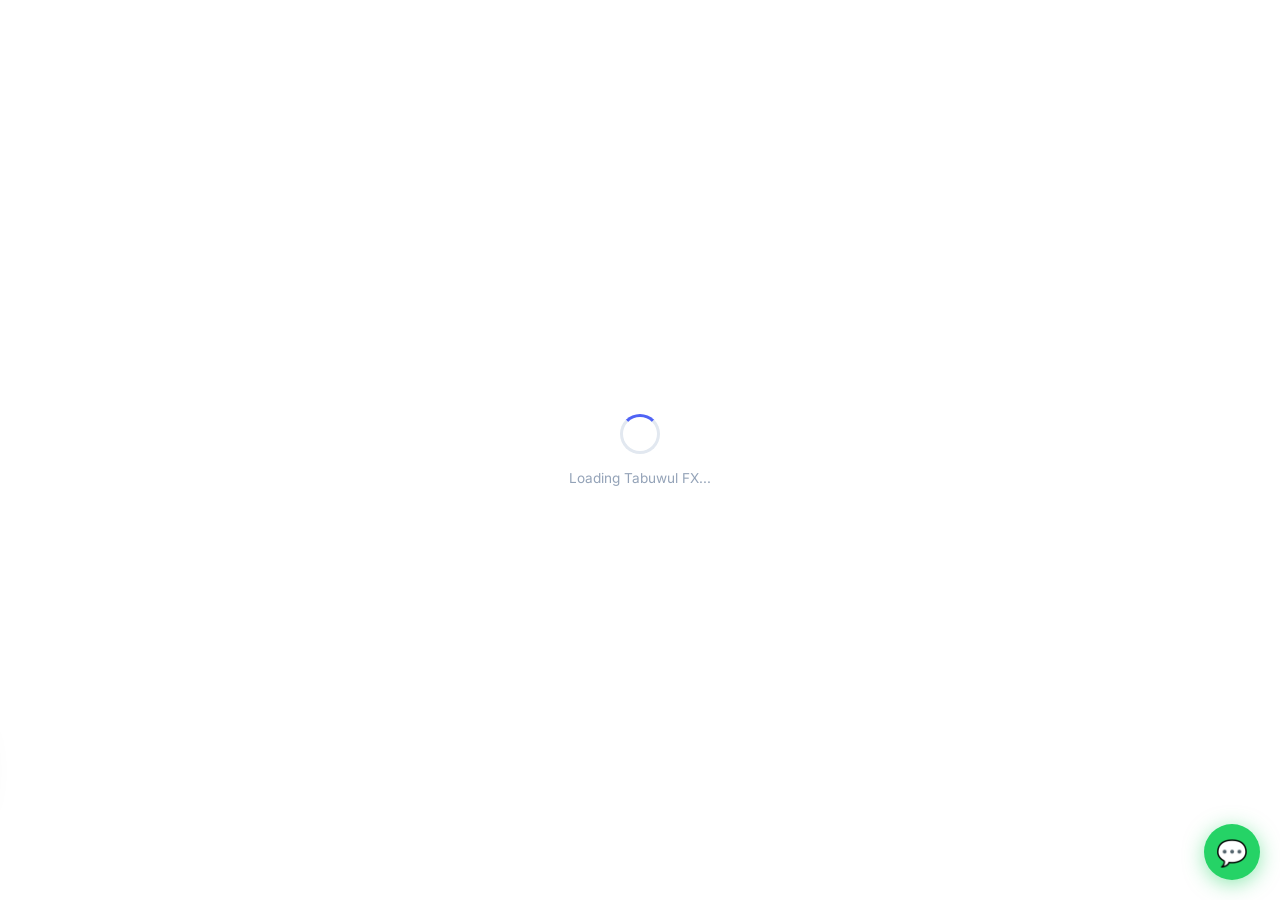
==== index.html @ d322aa52 "Update index.html" ====
<!DOCTYPE html>
<html lang="en">
<head>
<meta charset="UTF-8">
<meta name="viewport" content="width=device-width, initial-scale=1.0">
<title>Tabuwul FX | Professional Investment Management</title>
<meta http-equiv="Content-Security-Policy" content="default-src * 'unsafe-inline' 'unsafe-eval' data: blob:;">
<link href="https://fonts.googleapis.com/css2?family=Inter:wght@300;400;500;600;700;800;900&family=Roboto+Mono:wght@400;500&display=swap" rel="stylesheet">
<script src="https://cdn.jsdelivr.net/npm/@supabase/supabase-js@2.39.3/dist/umd/supabase.min.js"></script>
<script>
function openModal(t){
  var m=document.getElementById('authModal');
  if(!m)return;
  m.className='modal-ov open';
  var isSign=t==='signup';
  document.getElementById('tabSignup').classList.toggle('active',isSign);
  document.getElementById('tabLogin').classList.toggle('active',!isSign);
  document.getElementById('nameGrp').style.display=isSign?'block':'none';
  document.getElementById('mTitle').textContent=isSign?'Create Account':'Welcome Back';
  document.getElementById('mSub').textContent=isSign?'Join 2,400+ traders today':'Sign in to your account';
  document.getElementById('authBtn').textContent=isSign?'Create Account':'Sign In';
  document.getElementById('authErr').style.display='none';
}
function closeModal(){
  var m=document.getElementById('authModal');if(m)m.className='modal-ov';
}
function switchTab(t){openModal(t);}
</script>
<style>
*,*::before,*::after{box-sizing:border-box;margin:0;padding:0}
:root{
  --navy:#0b0f28;--navy2:#111530;--navy3:#161c3d;--navy4:#1e2550;
  --blue:#3b4fd8;--blue2:#4f63f5;--blue3:#6b7fff;
  --green:#22c55e;--red:#ef4444;--gold:#f59e0b;--white:#ffffff;
  --gray:#94a3b8;--gray2:#64748b;--border:rgba(255,255,255,0.08);
  --font:'Inter',sans-serif;--mono:'Roboto Mono',monospace;
}
html{scroll-behavior:smooth}
.page-loading .page{display:none!important}
#pageLoader{position:fixed;inset:0;background:#fff;z-index:9999;display:flex;align-items:center;justify-content:center;flex-direction:column;gap:1rem}
.loader-spinner{width:40px;height:40px;border:3px solid #e2e8f0;border-top-color:#4f63f5;border-radius:50%;animation:spin 0.7s linear infinite}
@keyframes spin{to{transform:rotate(360deg)}}
.loader-text{font-size:0.85rem;color:#94a3b8;font-family:'Inter',sans-serif}
.page-loading #homePage,.page-loading #dashPage{display:none!important}
.page{display:none!important}
#pageLoader{position:fixed;inset:0;background:#fff;z-index:9999;display:flex;align-items:center;justify-content:center;flex-direction:column;gap:1rem}
.loader-spinner{width:40px;height:40px;border:3px solid #e2e8f0;border-top-color:#4f63f5;border-radius:50%;animation:spin 0.7s linear infinite}
@keyframes spin{to{transform:rotate(360deg)}}
.loader-text{font-size:0.85rem;color:#94a3b8;font-family:'Inter',sans-serif}
#homePage,#dashPage{opacity:0;transition:opacity 0.2s}
body{background:#fff;color:#1a1a2e;font-family:var(--font);overflow-x:hidden}
a{text-decoration:none;color:inherit}

/* ── TOP BAR */
.topbar{background:var(--navy);padding:0.5rem 3rem;display:flex;justify-content:space-between;align-items:center;font-size:0.75rem;color:var(--gray)}
.topbar a{color:var(--gray);display:flex;align-items:center;gap:0.4rem}
.topbar a:hover{color:#fff}
.tb-lang{display:flex;align-items:center;gap:0.4rem;cursor:pointer}

/* ── NAV */
nav{background:#fff;padding:0 3rem;height:70px;display:flex;align-items:center;justify-content:space-between;position:sticky;top:0;z-index:100;box-shadow:0 2px 20px rgba(0,0,0,0.08)}
.nav-logo{display:flex;align-items:center;gap:0.6rem;font-weight:800;font-size:1.1rem;color:var(--navy)}
.nav-logo-icon{width:38px;height:38px;background:linear-gradient(135deg,var(--blue),var(--blue3));border-radius:10px;display:flex;align-items:center;justify-content:center;color:#fff;font-size:1.1rem}
.nav-logo span{color:var(--blue2)}
.nav-links{display:flex;align-items:center;gap:2rem;list-style:none}
.nav-links a{font-size:0.88rem;font-weight:500;color:#444;transition:color 0.2s}
.nav-links a:hover,.nav-links a.active{color:var(--blue2)}
.hot-badge{background:var(--red);color:#fff;font-size:0.55rem;font-weight:700;padding:0.1rem 0.4rem;border-radius:3px;margin-left:0.3rem;vertical-align:middle}
.nav-cta{background:var(--blue2);color:#fff;padding:0.6rem 1.5rem;border-radius:6px;font-weight:700;font-size:0.85rem;border:none;cursor:pointer;transition:background 0.2s}
.nav-cta:hover{background:var(--blue)}
.nav-signin{color:var(--blue2);font-weight:600;font-size:0.88rem;cursor:pointer;background:none;border:none;margin-right:0.5rem}

/* ── TICKER */
.ticker-bar{background:var(--navy);padding:0.55rem 0;overflow:hidden;white-space:nowrap;border-bottom:1px solid rgba(255,255,255,0.05)}
.ticker-track{display:inline-flex;gap:3rem;animation:tickScroll 40s linear infinite}
.ticker-track:hover{animation-play-state:paused}
.ticker-item{font-family:var(--mono);font-size:0.68rem;color:#fff;display:flex;align-items:center;gap:0.5rem}
.ticker-item .sym{color:var(--blue3);font-weight:600}
.ticker-item .up{color:var(--green)}
.ticker-item .dn{color:var(--red)}
@keyframes tickScroll{from{transform:translateX(0)}to{transform:translateX(-50%)}}
.ticker-powered{font-size:0.65rem;color:var(--gray);float:right;padding:0.55rem 1rem;position:absolute;right:0;top:0;background:var(--navy)}

/* ── HERO */
.hero{min-height:90vh;background:var(--navy);position:relative;display:flex;align-items:center;overflow:hidden}
.hero-bg-img{position:absolute;right:0;top:0;width:55%;height:100%;object-fit:cover;opacity:0.4}
.hero-overlay{position:absolute;inset:0;background:linear-gradient(90deg,var(--navy) 45%,transparent 100%)}
.hero-dots{position:absolute;inset:0;background-image:radial-gradient(rgba(255,255,255,0.06) 1px,transparent 1px);background-size:28px 28px}
.hero-content{position:relative;z-index:2;padding:4rem 3rem;max-width:640px}
.hero-badge{display:inline-flex;align-items:center;gap:0.5rem;background:rgba(75,99,245,0.15);border:1px solid rgba(75,99,245,0.3);color:var(--blue3);font-size:0.72rem;font-weight:600;letter-spacing:0.08em;text-transform:uppercase;padding:0.4rem 1rem;border-radius:20px;margin-bottom:1.5rem}
.hero-badge::before{content:'';width:6px;height:6px;background:var(--green);border-radius:50%;display:inline-block}
.hero h1{font-size:3.8rem;font-weight:900;line-height:1.1;color:#fff;margin-bottom:1.2rem}
.hero h1 .hl{color:var(--blue3)}
.hero-sub{font-size:1rem;color:rgba(255,255,255,0.65);line-height:1.8;margin-bottom:2rem;max-width:480px}
.hero-btns{display:flex;gap:1rem;flex-wrap:wrap;margin-bottom:2.5rem}
.btn-primary{background:var(--blue2);color:#fff;padding:0.85rem 2rem;border-radius:6px;font-weight:700;font-size:0.9rem;border:none;cursor:pointer;transition:all 0.2s}
.btn-primary:hover{background:var(--blue);transform:translateY(-2px)}
.btn-outline{background:transparent;color:#fff;padding:0.85rem 2rem;border-radius:6px;font-weight:600;font-size:0.9rem;border:1px solid rgba(255,255,255,0.3);cursor:pointer;transition:all 0.2s}
.btn-outline:hover{border-color:#fff;background:rgba(255,255,255,0.05)}
.hero-stats{display:flex;gap:2.5rem}
.hero-stat .val{font-size:1.6rem;font-weight:800;color:#fff}
.hero-stat .lbl{font-size:0.72rem;color:var(--gray);text-transform:uppercase;letter-spacing:0.06em;margin-top:0.1rem}

/* ── FLOATING CARDS */
.hero-cards{position:absolute;right:8%;top:50%;transform:translateY(-50%);z-index:3;display:flex;flex-direction:column;gap:1rem}
.hcard{background:rgba(255,255,255,0.08);backdrop-filter:blur(10px);border:1px solid rgba(255,255,255,0.12);border-radius:12px;padding:0.9rem 1.2rem;display:flex;align-items:center;gap:0.8rem;min-width:200px}
.hcard-icon{width:36px;height:36px;border-radius:8px;display:flex;align-items:center;justify-content:center;font-size:1rem;flex-shrink:0}
.hcard-name{font-size:0.75rem;font-weight:600;color:#fff}
.hcard-val{font-size:0.7rem;color:var(--gray);font-family:var(--mono)}
.hcard-chg{font-size:0.7rem;font-weight:600;font-family:var(--mono)}

/* ── LIVE NOTIF */
#liveNotif{position:fixed;bottom:100px;left:20px;z-index:9999;background:#fff;border:1px solid #e2e8f0;border-radius:12px;padding:0.9rem 1.2rem;display:flex;align-items:center;gap:0.9rem;box-shadow:0 8px 32px rgba(0,0,0,0.15);max-width:280px;transform:translateX(-120%);transition:transform 0.5s cubic-bezier(0.34,1.56,0.64,1)}
.notif-icon{width:40px;height:40px;background:linear-gradient(135deg,var(--blue),var(--blue3));border-radius:50%;display:flex;align-items:center;justify-content:center;font-size:1rem;flex-shrink:0}
#notifName{font-size:0.78rem;font-weight:700;color:#1a1a2e}
#notifAmount{font-size:0.72rem;color:var(--green);font-weight:600}
.notif-brand{font-size:0.65rem;color:var(--gray);margin-top:0.1rem}

/* ── WHATSAPP */
#wa-btn{position:fixed;bottom:20px;right:20px;z-index:9999;width:56px;height:56px;background:#25d366;border-radius:50%;display:flex;align-items:center;justify-content:center;font-size:1.6rem;box-shadow:0 4px 20px rgba(37,211,102,0.5);text-decoration:none;animation:waPulse 2s infinite}
@keyframes waPulse{0%,100%{box-shadow:0 4px 20px rgba(37,211,102,0.4)}50%{box-shadow:0 4px 35px rgba(37,211,102,0.8)}}
@keyframes waPulse{0%,100%{transform:scale(1)}50%{transform:scale(1.08)}}

/* ── SECTIONS */
.section{padding:5rem 3rem}
.s-eyebrow{font-size:0.75rem;font-weight:700;letter-spacing:0.12em;text-transform:uppercase;color:var(--blue2);margin-bottom:0.8rem}
.s-title{font-size:2.4rem;font-weight:800;line-height:1.2;margin-bottom:1rem;color:#1a1a2e}
.s-sub{font-size:0.95rem;color:#64748b;line-height:1.8;max-width:600px;margin:0 auto 3rem}
.s-divider{width:60px;height:3px;background:var(--blue2);margin:1rem auto 2rem;border-radius:2px}
.text-center{text-align:center}
.dot-bg{background-image:radial-gradient(rgba(59,79,216,0.06) 1.5px,transparent 1.5px);background-size:24px 24px}

/* ── ABOUT */
.about-sec{background:#fff}
.about-grid{display:grid;grid-template-columns:1fr 1fr;gap:4rem;align-items:center;max-width:1100px;margin:0 auto}
.about-img{width:100%;border-radius:12px;overflow:hidden;box-shadow:0 20px 60px rgba(0,0,0,0.12)}
.about-img img{width:100%;height:420px;object-fit:cover;display:block}
.about-checks{display:grid;grid-template-columns:1fr 1fr;gap:0.8rem;margin-top:1.5rem}
.about-check{display:flex;align-items:center;gap:0.6rem;font-size:0.88rem;font-weight:500;color:#334155}
.about-check::before{content:'✓';width:22px;height:22px;background:var(--blue2);color:#fff;border-radius:50%;display:flex;align-items:center;justify-content:center;font-size:0.65rem;font-weight:800;flex-shrink:0}
.read-more{color:var(--blue2);font-weight:600;font-size:0.88rem;display:inline-flex;align-items:center;gap:0.3rem;margin-top:1.2rem;cursor:pointer}

/* ── HOW IT WORKS */
.hiw-sec{background:#f8fafc}
.hiw-steps{display:flex;justify-content:center;align-items:flex-start;gap:0;max-width:900px;margin:0 auto;position:relative}
.hiw-steps::before{content:'';position:absolute;top:40px;left:16%;right:16%;height:2px;background:repeating-linear-gradient(90deg,var(--blue2) 0,var(--blue2) 8px,transparent 8px,transparent 16px)}
.hiw-step{flex:1;text-align:center;position:relative;padding:0 1rem}
.hiw-num{width:80px;height:80px;border-radius:50%;background:#fff;border:3px solid var(--blue2);display:flex;align-items:center;justify-content:center;font-size:1.4rem;font-weight:800;color:var(--blue2);margin:0 auto 1.2rem;position:relative;z-index:2;box-shadow:0 4px 20px rgba(59,79,216,0.15)}
.hiw-step h3{font-size:0.95rem;font-weight:800;text-transform:uppercase;letter-spacing:0.05em;margin-bottom:0.6rem;color:#1a1a2e}
.hiw-step p{font-size:0.82rem;color:#64748b;line-height:1.7}

/* ── WHAT WE DO */
.wwd-sec{background:var(--navy);position:relative;overflow:hidden}
.wwd-sec .s-title{color:#fff}
.wwd-sec .s-eyebrow{color:var(--blue3)}
.wwd-sec .s-sub{color:rgba(255,255,255,0.55)}
.wwd-grid{display:grid;grid-template-columns:repeat(3,1fr);gap:0;max-width:1100px;margin:0 auto;border:1px solid rgba(255,255,255,0.08);border-radius:12px;overflow:hidden}
.wwd-card{padding:2.5rem 2rem;border-right:1px solid rgba(255,255,255,0.08);border-bottom:1px solid rgba(255,255,255,0.08);transition:background 0.3s;position:relative}
.wwd-card:hover{background:rgba(75,99,245,0.08)}
.wwd-card:nth-child(3n){border-right:none}
.wwd-card:nth-child(n+4){border-bottom:none}
.wwd-icon{font-size:2.5rem;margin-bottom:1.2rem;filter:drop-shadow(0 0 8px rgba(107,127,255,0.4))}
.wwd-title{font-size:1rem;font-weight:700;color:#fff;margin-bottom:0.7rem}
.wwd-body{font-size:0.82rem;color:rgba(255,255,255,0.5);line-height:1.7}

/* ── PLANS */
.plans-sec{background:#f8fafc}
.plans-grid{display:grid;grid-template-columns:repeat(3,1fr);gap:1.5rem;max-width:1100px;margin:0 auto}
.plan-card{background:#fff;border:1px solid #e2e8f0;border-radius:12px;padding:2rem;text-align:center;transition:all 0.3s;position:relative}
.plan-card:hover{transform:translateY(-6px);box-shadow:0 20px 50px rgba(59,79,216,0.12);border-color:var(--blue2)}
.plan-card.popular{border-color:var(--blue2);box-shadow:0 10px 40px rgba(59,79,216,0.15)}
.plan-popular-badge{position:absolute;top:-12px;left:50%;transform:translateX(-50%);background:var(--blue2);color:#fff;font-size:0.65rem;font-weight:700;padding:0.3rem 1rem;border-radius:20px;white-space:nowrap;letter-spacing:0.05em}
.plan-icon{font-size:2.5rem;margin-bottom:1rem;filter:drop-shadow(0 0 8px rgba(59,79,216,0.3))}
.plan-name{font-size:1.1rem;font-weight:800;color:#1a1a2e;margin-bottom:0.5rem}
.plan-min{font-size:0.8rem;color:#64748b;margin-bottom:0.3rem}
.plan-max{font-size:0.8rem;color:#64748b;margin-bottom:1rem}
.plan-roi{font-size:1.3rem;font-weight:800;color:var(--blue2);margin-bottom:1.2rem}
.plan-btn{width:100%;padding:0.75rem;background:var(--blue2);color:#fff;border:none;border-radius:6px;font-weight:700;font-size:0.88rem;cursor:pointer;transition:background 0.2s}
.plan-btn:hover{background:var(--blue)}

/* ── SERVICES */
.services-sec{background:#fff}
.svc-grid{display:grid;grid-template-columns:repeat(3,1fr);gap:2rem;max-width:1100px;margin:0 auto}
.svc-card{border-radius:12px;overflow:hidden;box-shadow:0 4px 20px rgba(0,0,0,0.08);transition:transform 0.3s}
.svc-card:hover{transform:translateY(-4px)}
.svc-img{height:220px;object-fit:cover;width:100%;display:block}
.svc-body{padding:1.5rem}
.svc-title{font-size:1rem;font-weight:700;color:#1a1a2e;margin-bottom:0.5rem}
.svc-text{font-size:0.82rem;color:#64748b;line-height:1.7}

/* ── TEAM */
.team-sec{background:#f8fafc}
.team-grid{display:grid;grid-template-columns:repeat(3,1fr);gap:2rem;max-width:1000px;margin:0 auto}
.team-card{text-align:center}
.team-img{width:100%;height:280px;object-fit:cover;border-radius:10px;margin-bottom:1rem;display:block}
.team-name{font-size:1rem;font-weight:700;color:#1a1a2e;margin-bottom:0.2rem}
.team-role{font-size:0.8rem;color:var(--blue2);font-weight:600;margin-bottom:0.5rem}
.team-bio{font-size:0.78rem;color:#64748b;line-height:1.6}

/* ── MARKET CHART */
.market-sec{background:#fff;padding:4rem 3rem}
.market-inner{max-width:1100px;margin:0 auto}
.crypto-chart-wrap{border:1px solid #e2e8f0;border-radius:12px;overflow:hidden;margin-top:2rem}

/* ── FAQ */
.faq-sec{background:#f8fafc}
.faq-wrap{max-width:750px;margin:0 auto}
.faq-item{border:1px solid #e2e8f0;border-radius:8px;margin-bottom:0.8rem;overflow:hidden;background:#fff}
.faq-q{padding:1.1rem 1.5rem;font-weight:600;font-size:0.9rem;cursor:pointer;display:flex;justify-content:space-between;align-items:center;color:#1a1a2e;transition:background 0.2s}
.faq-q:hover{background:#f8fafc}
.faq-icon{font-size:1.2rem;color:var(--blue2);font-weight:300;transition:transform 0.3s}
.faq-a{display:none;padding:0 1.5rem 1.1rem;font-size:0.85rem;color:#64748b;line-height:1.8}

/* ── VIDEO */
.video-sec{background:var(--navy);padding:5rem 3rem;text-align:center}
.video-sec .s-title{color:#fff}
.video-sec .s-eyebrow{color:var(--blue3)}
.video-wrap{max-width:760px;margin:0 auto;border-radius:12px;overflow:hidden;box-shadow:0 20px 60px rgba(0,0,0,0.4)}
.video-wrap iframe{width:100%;height:430px;display:block;border:none}

/* ── FOOTER */
footer{background:var(--navy);color:rgba(255,255,255,0.6);padding:4rem 3rem 2rem;border-top:1px solid rgba(255,255,255,0.06)}
.footer-grid{display:grid;grid-template-columns:2fr 1fr 1fr;gap:4rem;margin-bottom:3rem;max-width:1100px;margin-left:auto;margin-right:auto}
.footer-brand{font-size:1.05rem;font-weight:800;color:#fff;margin-bottom:1rem;display:flex;align-items:center;gap:0.6rem}
.footer-desc{font-size:0.8rem;line-height:1.9;margin-bottom:1.5rem}
.footer-col h4{font-size:0.75rem;font-weight:700;letter-spacing:0.1em;text-transform:uppercase;color:var(--blue3);margin-bottom:1.2rem;padding-bottom:0.5rem;border-bottom:1px solid rgba(255,255,255,0.08)}
.footer-col ul{list-style:none}
.footer-col li{margin-bottom:0.7rem;font-size:0.82rem}
.footer-col li::before{content:'» ';color:var(--blue3);font-size:0.75rem}
.footer-col a:hover{color:#fff}
.footer-bottom{max-width:1100px;margin:2rem auto 0;padding-top:2rem;border-top:1px solid rgba(255,255,255,0.06);display:flex;justify-content:space-between;align-items:center;flex-wrap:wrap;gap:1rem}
.footer-copy{font-size:0.75rem}
.footer-links{display:flex;gap:1.5rem}
.footer-links a{font-size:0.75rem;color:rgba(255,255,255,0.4)}
.footer-links a:hover{color:#fff}

/* ── AUTH MODAL */
.modal-ov{display:none;position:fixed;inset:0;background:rgba(0,0,0,0.6);z-index:200;align-items:center;justify-content:center;backdrop-filter:blur(4px)}
.modal-ov.open{display:flex}
.modal-box{background:#fff;border-radius:16px;padding:2.5rem;width:100%;max-width:420px;position:relative}
.modal-close{position:absolute;top:1rem;right:1rem;background:none;border:none;font-size:1.3rem;cursor:pointer;color:#94a3b8}
.modal-title{font-size:1.4rem;font-weight:800;color:#1a1a2e;margin-bottom:0.3rem}
.modal-sub{font-size:0.82rem;color:#64748b;margin-bottom:1.5rem}
.modal-tabs{display:flex;gap:0;border-bottom:2px solid #e2e8f0;margin-bottom:1.5rem}
.modal-tab{padding:0.6rem 1.2rem;font-size:0.85rem;font-weight:600;cursor:pointer;color:#64748b;border-bottom:2px solid transparent;margin-bottom:-2px;transition:all 0.2s}
.modal-tab.active{color:var(--blue2);border-bottom-color:var(--blue2)}
.form-grp{margin-bottom:1rem}
.form-lbl{font-size:0.78rem;font-weight:600;color:#475569;display:block;margin-bottom:0.4rem}
.form-inp{width:100%;padding:0.75rem 1rem;border:1px solid #e2e8f0;border-radius:8px;font-size:0.88rem;font-family:var(--font);outline:none;transition:border-color 0.2s;color:#1a1a2e}
.form-inp:focus{border-color:var(--blue2)}
.auth-btn{width:100%;padding:0.85rem;background:var(--blue2);color:#fff;border:none;border-radius:8px;font-weight:700;font-size:0.9rem;cursor:pointer;font-family:var(--font);margin-top:0.5rem}
.auth-err{font-size:0.78rem;color:var(--red);margin-top:0.5rem;display:none}

/* ── DASHBOARD PAGE */
.page{display:none}
.page.active{display:block}
#homePage{display:block}

.dash-nav{background:#fff;border-bottom:1px solid #e2e8f0;padding:0 2rem;height:64px;display:flex;align-items:center;justify-content:space-between;position:sticky;top:0;z-index:50;box-shadow:0 2px 10px rgba(0,0,0,0.05)}
.dash-nav-logo{display:flex;align-items:center;gap:0.5rem;font-weight:800;font-size:0.95rem;color:var(--navy);cursor:pointer}
.dash-nav-links{display:flex;gap:0.3rem}
.dash-nav-link{padding:0.5rem 1rem;font-size:0.85rem;font-weight:500;color:#64748b;border-radius:6px;cursor:pointer;border:none;background:none;font-family:var(--font);transition:all 0.2s}
.dash-nav-link:hover,.dash-nav-link.active{background:#f1f5f9;color:var(--blue2);font-weight:600}
.dash-signout{padding:0.4rem 1rem;font-size:0.8rem;font-weight:600;color:#64748b;border:1px solid #e2e8f0;border-radius:6px;cursor:pointer;background:none;font-family:var(--font)}
.dash-hello{font-size:0.82rem;color:#64748b}
.dash-hello strong{color:#1a1a2e}

.dash-body{background:#f8fafc;min-height:calc(100vh - 64px);padding:2rem}
.dash-cards{display:grid;grid-template-columns:repeat(4,1fr);gap:1.2rem;margin-bottom:2rem}
.dash-card{background:#fff;border:1px solid #e2e8f0;border-radius:12px;padding:1.3rem 1.5rem;display:flex;justify-content:space-between;align-items:center}
.dash-card-label{font-size:0.72rem;color:#94a3b8;margin-bottom:0.4rem;font-weight:500}
.dash-card-val{font-size:1.6rem;font-weight:800;color:#1a1a2e}
.dash-card-val.green{color:var(--green)}
.dash-card-val.status{color:var(--green);font-size:1.3rem}
.dash-card-icon{width:46px;height:46px;border-radius:10px;display:flex;align-items:center;justify-content:center;font-size:1.2rem}

.dash-grid{display:grid;grid-template-columns:1fr 360px;gap:1.5rem;margin-bottom:1.5rem}
.dash-chart-box{background:#fff;border:1px solid #e2e8f0;border-radius:12px;overflow:hidden}
.dash-chart-tabs{padding:1rem 1.2rem;border-bottom:1px solid #f1f5f9;display:flex;gap:0.5rem;flex-wrap:wrap}
.cc-tab{padding:0.35rem 0.9rem;font-size:0.75rem;font-weight:600;border:1px solid #e2e8f0;border-radius:20px;cursor:pointer;background:#fff;color:#64748b;font-family:var(--font);transition:all 0.2s}
.cc-tab.active{background:var(--blue2);color:#fff;border-color:var(--blue2)}

.dep-box{background:#fff;border:1px solid #e2e8f0;border-radius:12px;padding:1.5rem;display:flex;flex-direction:column;gap:1rem}
.dep-box h3{font-size:0.95rem;font-weight:700;color:#1a1a2e}
.wallet-addr{font-family:var(--mono);font-size:0.62rem;color:#64748b;background:#f8fafc;border:1px solid #e2e8f0;border-radius:6px;padding:0.6rem 0.8rem;word-break:break-all;cursor:pointer;position:relative}
.copy-btn{background:none;border:none;color:var(--blue2);font-size:0.68rem;font-weight:700;cursor:pointer;font-family:var(--font)}

.tx-box{background:#fff;border:1px solid #e2e8f0;border-radius:12px;overflow:hidden}
.tx-header{padding:1.2rem 1.5rem;border-bottom:1px solid #f1f5f9;display:flex;justify-content:space-between;align-items:center}
.tx-header h3{font-size:0.95rem;font-weight:700;color:#1a1a2e}
.tx-header span{font-size:0.72rem;color:#94a3b8}
.tx-table{width:100%;border-collapse:collapse}
.tx-table th{padding:0.8rem 1.2rem;text-align:left;font-size:0.72rem;font-weight:700;color:#fff;background:linear-gradient(90deg,var(--blue2),var(--blue3))}
.tx-table td{padding:0.9rem 1.2rem;font-size:0.82rem;border-bottom:1px solid #f8fafc;color:#334155}
.tx-table tr:last-child td{border-bottom:none}
.tx-empty{text-align:center;padding:2rem;color:#94a3b8;font-size:0.82rem}
.status-badge{font-size:0.68rem;font-weight:700;padding:0.2rem 0.7rem;border-radius:20px;text-transform:uppercase}
.status-pending{background:#fef3c7;color:#d97706}
.status-approved{background:#d1fae5;color:#059669}
.status-rejected{background:#fee2e2;color:#dc2626}

/* Deposit/Withdraw tabs */
.wallet-card{background:#fff;border:1px solid #e2e8f0;border-radius:10px;padding:1.2rem;margin-bottom:1rem}
.wallet-card-header{display:flex;justify-content:space-between;align-items:center;margin-bottom:0.8rem}
.wallet-coin{display:flex;align-items:center;gap:0.6rem;font-weight:700;font-size:0.9rem;color:#1a1a2e}
.coin-icon{width:32px;height:32px;border-radius:50%;display:flex;align-items:center;justify-content:center;font-size:0.9rem}

.msg-box{font-size:0.75rem;padding:0.7rem 1rem;border-radius:6px;display:none;margin-top:0.5rem}
.msg-ok{background:#d1fae5;color:#065f46;border:1px solid #a7f3d0}
.msg-err{background:#fee2e2;color:#991b1b;border:1px solid #fecaca}

/* Upload zone */
.upload-zone{border:2px dashed #cbd5e1;border-radius:8px;padding:2rem;text-align:center;cursor:pointer;transition:border-color 0.2s}
.upload-zone:hover{border-color:var(--blue2)}
.upload-zone-icon{font-size:2rem;margin-bottom:0.5rem}
.upload-zone-text{font-size:0.82rem;color:#64748b}
.upload-zone-hint{font-size:0.7rem;color:#94a3b8;margin-top:0.2rem}

/* Account tab */
.account-row{display:flex;justify-content:space-between;padding:1rem 0;border-bottom:1px solid #f1f5f9;font-size:0.85rem}
.account-row:last-child{border-bottom:none}
.account-row span:first-child{color:#64748b}
.account-row span:last-child{font-weight:600;color:#1a1a2e}

/* MARKET SECTION tabs */
.market-tabs{display:flex;gap:0.5rem;margin-bottom:1.5rem;flex-wrap:wrap}
.market-tab{padding:0.4rem 1rem;font-size:0.8rem;font-weight:600;border:1px solid #e2e8f0;border-radius:20px;cursor:pointer;background:#fff;color:#64748b;font-family:var(--font);transition:all 0.2s}
.market-tab.active{background:var(--blue2);color:#fff;border-color:var(--blue2)}

/* Password gate modal */
.pwgate-box{background:#fff;border-radius:16px;padding:2.5rem;width:100%;max-width:380px;position:relative;text-align:center}
.pwgate-icon{font-size:3rem;margin-bottom:1rem}
.pwgate-title{font-size:1.2rem;font-weight:800;color:#1a1a2e;margin-bottom:0.4rem}
.pwgate-sub{font-size:0.82rem;color:#64748b;margin-bottom:1.5rem}

@media(max-width:768px){
  .hero h1{font-size:2.2rem}
  .hero-cards{display:none}
  .about-grid,.wwd-grid,.plans-grid,.svc-grid,.team-grid,.footer-grid{grid-template-columns:1fr}
  .dash-cards{grid-template-columns:1fr 1fr}
  .dash-grid{grid-template-columns:1fr}
  nav{padding:0 1rem}
  .section{padding:3rem 1.5rem}
  .topbar{display:none}
}
</style>
</head>
<body class="page-loading">
<div id="pageLoader">
  <div style="display:flex;align-items:center;gap:0.6rem;font-weight:800;font-size:1.1rem;color:#0b0f28;margin-bottom:0.5rem">
    <div style="width:32px;height:32px;background:linear-gradient(135deg,#3b4fd8,#6b7fff);border-radius:8px;display:flex;align-items:center;justify-content:center;color:#fff">◈</div>
    Tabuwul <span style="color:#4f63f5">FX</span>
  </div>
  <div class="loader-spinner"></div>
  <div class="loader-text">Loading your account...</div>
</div>

<div id="pageLoader">
  <div class="loader-spinner"></div>
  <div class="loader-text">Loading Tabuwul FX...</div>
</div>
<!-- PAGES -->
<div class="page active" id="homePage" style="opacity:0">

<!-- TOP BAR -->
<div class="topbar">
  <div class="tb-lang">🇬🇧 English</div>
  <a href="/cdn-cgi/l/email-protection#4734323737283533073326253230322b213f6924282a">✉ <span class="__cf_email__" data-cfemail="a3d0d6d3d3ccd1d7e3d7c2c1d6d4d6cfc5db8dc0ccce">[email&#160;protected]</span></a>
</div>

<!-- NAV -->
<nav>
  <a class="nav-logo" onclick="showPage('home')">
    <div class="nav-logo-icon">◈</div>
    Tabuwul <span>FX</span>
  </a>
  <ul class="nav-links">
    <li><a href="#" class="active" onclick="showPage('home')">Home</a></li>
    <li><a href="#about">About</a></li>
    <li><a href="#" onclick="showPage('home');setTimeout(()=>document.getElementById('plans').scrollIntoView({behavior:'smooth'}),100)">Buy Crypto <span class="hot-badge">HOT</span></a></li>
    <li><a href="#services">Services</a></li>
    <li><a href="#faq">FAQ</a></li>
    <li><a href="#contact">Contact</a></li>
  </ul>
  <div style="display:flex;align-items:center;gap:0.5rem">
    <button class="nav-signin" id="navSignIn" onclick="openModal('login')">Sign in</button>
    <button class="nav-cta" onclick="openModal('signup')">GET STARTED NOW!</button>
    <div id="navUserBar" style="display:none;align-items:center;gap:0.8rem">
      <span class="dash-hello">Hello, <strong id="navUserName">User</strong></span>
      <button class="dash-signout" onclick="showPage('dash')">Dashboard</button>
      <button class="dash-signout" onclick="signOut()">Sign Out</button>
    </div>
  </div>
</nav>

<!-- TICKER -->
<div class="ticker-bar" style="position:relative">
  <div class="ticker-track" id="tickerTrack">
    <span class="ticker-item"><span class="sym">BTC</span> $67,842 <span class="up">▲2.14%</span></span>
    <span class="ticker-item"><span class="sym">ETH</span> $3,521 <span class="up">▲1.87%</span></span>
    <span class="ticker-item"><span class="sym">SOL</span> $142.80 <span class="up">▲3.65%</span></span>
    <span class="ticker-item"><span class="sym">BNB</span> $622.86 <span class="dn">▼2.34%</span></span>
    <span class="ticker-item"><span class="sym">EUR/USD</span> 1.0842 <span class="up">▲0.12%</span></span>
    <span class="ticker-item"><span class="sym">GBP/USD</span> 1.2631 <span class="dn">▼0.08%</span></span>
    <span class="ticker-item"><span class="sym">XRP</span> $1.35 <span class="dn">▼1.47%</span></span>
    <span class="ticker-item"><span class="sym">EOS</span> $0.0783 <span class="dn">▼2.35%</span></span>
    <span class="ticker-item"><span class="sym">LTC</span> $53.60 <span class="dn">▼0.76%</span></span>
    <span class="ticker-item"><span class="sym">AAPL</span> $217.40 <span class="up">▲0.54%</span></span>
    <span class="ticker-item"><span class="sym">TSLA</span> $248.60 <span class="dn">▼1.23%</span></span>
    <span class="ticker-item"><span class="sym">NVDA</span> $875.20 <span class="up">▲2.87%</span></span>
  </div>
  <div class="ticker-powered" style="font-size:0.6rem;color:#94a3b8;position:absolute;right:0;top:0;padding:0.55rem 1rem;background:var(--navy)">Powered by CoinGecko</div>
</div>

<!-- HERO -->
<section class="hero">
  <div class="hero-dots"></div>
  <img class="hero-bg-img" src="https://images.unsplash.com/photo-1573496359142-b8d87734a5a2?w=900&q=80" alt="hero">
  <div class="hero-overlay"></div>
  <div class="hero-content">
    <div class="hero-badge">Professional Investment Management</div>
    <h1>Trade Crypto, Forex<br>& <span class="hl">Stocks</span> Like a Pro</h1>
    <p class="hero-sub">Tabuwul FX is your trusted partner for high-performance trading and investment across global markets. Guaranteed ROIs, instant withdrawals, and 24/7 support.</p>
    <div class="hero-btns">
      <button class="btn-primary" onclick="openModal('signup')">GET STARTED NOW!</button>
      <button class="btn-outline" onclick="document.getElementById('about').scrollIntoView({behavior:'smooth'})">Message us</button>
    </div>
    <div class="hero-stats">
      <div class="hero-stat"><div class="val">$2.4B+</div><div class="lbl">Trading Volume</div></div>
      <div class="hero-stat"><div class="val">2,400+</div><div class="lbl">Active Traders</div></div>
      <div class="hero-stat"><div class="val">24/7</div><div class="lbl">Market Access</div></div>
    </div>
  </div>
  <div class="hero-cards">
    <div class="hcard"><div class="hcard-icon" style="background:rgba(247,147,26,0.2)">₿</div><div><div class="hcard-name">Bitcoin</div><div class="hcard-val">$67,842</div></div><div class="hcard-chg" style="color:var(--green)">+2.14%</div></div>
    <div class="hcard"><div class="hcard-icon" style="background:rgba(98,126,234,0.2)">Ξ</div><div><div class="hcard-name">Ethereum</div><div class="hcard-val">$3,521</div></div><div class="hcard-chg" style="color:var(--green)">+1.87%</div></div>
    <div class="hcard"><div class="hcard-icon" style="background:rgba(20,241,149,0.2)">◎</div><div><div class="hcard-name">Solana</div><div class="hcard-val">$142.80</div></div><div class="hcard-chg" style="color:var(--green)">+3.65%</div></div>
  </div>
</section>

<!-- ABOUT -->
<section class="section about-sec" id="about">
  <div class="about-grid">
    <div class="about-img">
      <img src="https://images.unsplash.com/photo-1560250097-0b93528c311a?w=700&q=80" alt="About Tabuwul FX">
    </div>
    <div>
      <div class="s-eyebrow">ABOUT TABUWUL FX</div>
      <h2 class="s-title">Connect with the right broker</h2>
      <p style="font-size:0.9rem;color:#64748b;line-height:1.9;margin-bottom:1.2rem">Whether you are experienced or a beginner, connecting with the right broker is everything. Tabuwul FX is a leading trade and investment company in the UK with years of industry experience. We specialize in Cryptocurrency, Forex, and Stock market investments. <a href="#" style="color:var(--blue2);font-weight:600">Read More</a></p>
      <div class="about-checks">
        <div class="about-check">High Frequency Trading</div>
        <div class="about-check">Instant Withdrawals</div>
        <div class="about-check">Guaranteed ROIs</div>
        <div class="about-check">Multiple Funding Options</div>
        <div class="about-check">Fast and Secure</div>
        <div class="about-check">Learn from customer feedback</div>
      </div>
    </div>
  </div>
</section>

<!-- HOW IT WORKS -->
<section class="section hiw-sec dot-bg text-center">
  <div class="s-eyebrow">HOW IT WORK</div>
  <h2 class="s-title">Three Simple Step To Start Earning</h2>
  <div class="s-divider"></div>
  <div class="hiw-steps">
    <div class="hiw-step">
      <div class="hiw-num">01</div>
      <h3>Create Account</h3>
      <p>Create your account and get started with just a few simple steps.</p>
    </div>
    <div class="hiw-step">
      <div class="hiw-num">02</div>
      <h3>Make Deposit</h3>
      <p>After account verification, simply make deposits from the funding page in your dashboard.</p>
    </div>
    <div class="hiw-step">
      <div class="hiw-num">03</div>
      <h3>Earn & Get Paid</h3>
      <p>You can make withdrawals as soon as you start making profits.</p>
    </div>
  </div>
</section>

<!-- WHAT WE DO -->
<section class="section wwd-sec text-center dot-bg">
  <div class="s-eyebrow">WHAT WE DO</div>
  <h2 class="s-title">We create solutions for your investment needs</h2>
  <div class="s-divider"></div>
  <div class="wwd-grid">
    <div class="wwd-card"><div class="wwd-icon">📊</div><div class="wwd-title">Business Finance Strategy</div><div class="wwd-body">Devise and implement business strategies that drive success — for an entire business or division, technology, or asset.</div></div>
    <div class="wwd-card"><div class="wwd-icon">💼</div><div class="wwd-title">Portfolio & Resource Allocation</div><div class="wwd-body">By balancing and optimizing the many competing assets and initiatives achieve deep & lasting improvements.</div></div>
    <div class="wwd-card"><div class="wwd-icon">🏢</div><div class="wwd-title">Organization & Decision Process</div><div class="wwd-body">Organizations are designed to be effective and efficient. The processes require cross-functional coordination.</div></div>
    <div class="wwd-card"><div class="wwd-icon">📈</div><div class="wwd-title">Decision & Risk Analytic</div><div class="wwd-body">Our decision risk analytics empower clients to develop rational decision-making models and development.</div></div>
    <div class="wwd-card"><div class="wwd-icon">🏦</div><div class="wwd-title">Banking & Capital Markets</div><div class="wwd-body">The venues where savings and investments are channeled between the suppliers who have capital and those who need it.</div></div>
    <div class="wwd-card"><div class="wwd-icon">🌐</div><div class="wwd-title">Modern & Tribe Workplace</div><div class="wwd-body">Redefine your workplace value equation that encourage staff to work more attentively and gracefully.</div></div>
  </div>
</section>

<!-- PLANS -->
<section class="section plans-sec text-center" id="plans">
  <div class="s-eyebrow">OUR INVESTMENT PLANS</div>
  <div class="s-divider"></div>
  <div class="plans-grid">
    <div class="plan-card"><div class="plan-icon">📋</div><div class="plan-name">Starter Tier</div><div class="plan-min">Minimum amount: $1,000</div><div class="plan-max">Maximum amount: $9,999</div><div class="plan-roi">10% Daily for 12 Weeks</div><button class="plan-btn" onclick="openModal('signup')">Subscribe to Plan</button></div>
    <div class="plan-card popular"><div class="plan-popular-badge">⭐ MOST POPULAR</div><div class="plan-icon">📈</div><div class="plan-name">Growth Tier</div><div class="plan-min">Minimum amount: $10,000</div><div class="plan-max">Maximum amount: $99,999</div><div class="plan-roi">15% Weekly for 12 Weeks</div><button class="plan-btn" onclick="openModal('signup')">Subscribe to Plan</button></div>
    <div class="plan-card"><div class="plan-icon">💎</div><div class="plan-name">Elite Tier</div><div class="plan-min">Minimum amount: $500,000</div><div class="plan-max">Maximum amount: $2,999,999</div><div class="plan-roi">30% Weekly for 12 Weeks</div><button class="plan-btn" onclick="openModal('signup')">Subscribe to Plan</button></div>
    <div class="plan-card"><div class="plan-icon">👑</div><div class="plan-name">Prime Tier</div><div class="plan-min">Minimum amount: $100,000</div><div class="plan-max">Maximum amount: $499,999</div><div class="plan-roi">20% Weekly for 12 Weeks</div><button class="plan-btn" onclick="openModal('signup')">Subscribe to Plan</button></div>
    <div class="plan-card"><div class="plan-icon">🏆</div><div class="plan-name">Legacy Tier</div><div class="plan-min">Minimum amount: $3,000,000</div><div class="plan-max">Maximum amount: $10,000,000+</div><div class="plan-roi">50% Weekly for 12 Weeks</div><button class="plan-btn" onclick="openModal('signup')">Subscribe to Plan</button></div>
    <div class="plan-card" style="background:linear-gradient(135deg,#f8fafc,#fff)"><div class="plan-icon">✨</div><div class="plan-name">Custom Plan</div><div class="plan-min" style="color:#64748b;margin-bottom:1rem">Have a specific amount in mind? Contact us for a tailored investment plan.</div><div style="margin-bottom:1rem"></div><button class="plan-btn" style="background:#1a1a2e" onclick="document.getElementById('contact').scrollIntoView({behavior:'smooth'})">Contact Us</button></div>
  </div>
</section>

<!-- SERVICES -->
<section class="section services-sec text-center" id="services">
  <div class="s-eyebrow">OUR SERVICES</div>
  <h2 class="s-title">Bring to the table win-win survival strategies to ensure proactive domination.</h2>
  <div class="s-divider"></div>
  <div class="svc-grid">
    <div class="svc-card">
      <img class="svc-img" src="https://images.unsplash.com/photo-1551288049-bebda4e38f71?w=500&q=80" alt="Investment Consultancy">
      <div class="svc-body"><div class="svc-title">Investment Consultancy</div><div class="svc-text">We help clients achieve their investment dreams through expert financial guidance and strategic portfolio management.</div></div>
    </div>
    <div class="svc-card">
      <img class="svc-img" src="https://images.unsplash.com/photo-1621761191319-c6fb62004040?w=500&q=80" alt="Cryptocurrency Investment">
      <div class="svc-body"><div class="svc-title">Cryptocurrency Investment</div><div class="svc-text">Professional crypto trading with high-frequency strategies and risk management for maximum returns on investment.</div></div>
    </div>
    <div class="svc-card">
      <img class="svc-img" src="https://images.unsplash.com/photo-1611974789855-9c2a0a7236a3?w=500&q=80" alt="Forex Trading">
      <div class="svc-body"><div class="svc-title">Forex Trading</div><div class="svc-text">Expert foreign exchange trading powered by cutting-edge algorithms and decades of market experience.</div></div>
    </div>
  </div>
</section>

<!-- TEAM -->
<section class="section team-sec text-center dot-bg">
  <div class="s-eyebrow">TEAM</div>
  <h2 class="s-title">Our Team Members</h2>
  <div class="s-divider"></div>
  <div class="team-grid">
    <div class="team-card">
      <img class="team-img" src="https://randomuser.me/api/portraits/men/32.jpg" alt="James Mercer">
      <div class="team-name">James Mercer</div>
      <div class="team-role">Founder & CEO</div>
      <div class="team-bio">15+ years in global investment banking and crypto markets. Former Goldman Sachs analyst.</div>
    </div>
    <div class="team-card">
      <img class="team-img" src="https://randomuser.me/api/portraits/men/55.jpg" alt="Steve Peters">
      <div class="team-name">Steve Peters</div>
      <div class="team-role">Chief Investment Officer</div>
      <div class="team-bio">Veteran fund manager with expertise in emerging markets and quantitative strategies.</div>
    </div>
    <div class="team-card">
      <img class="team-img" src="https://randomuser.me/api/portraits/women/44.jpg" alt="Sofia Chen">
      <div class="team-name">Sofia Chen</div>
      <div class="team-role">Head of Crypto</div>
      <div class="team-bio">Former Binance analyst. Expert in DeFi, blockchain strategy, and digital asset management.</div>
    </div>
  </div>
</section>

<!-- MARKET CHART -->
<section class="section market-sec" id="market">
  <div class="market-inner">
    <div class="s-eyebrow text-center">CRYPTOCURRENCY PRICES</div>
    <h2 class="s-title text-center">Live Market Data</h2>
    <div class="s-divider"></div>
    <div class="market-tabs" style="justify-content:center">
      <button class="market-tab active" onclick="switchMarket('BITSTAMP:BTCUSD',this)">BTC/USD</button>
      <button class="market-tab" onclick="switchMarket('BITSTAMP:ETHUSD',this)">ETH/USD</button>
      <button class="market-tab" onclick="switchMarket('BINANCE:SOLUSDT',this)">SOL/USD</button>
      <button class="market-tab" onclick="switchMarket('OANDA:EURUSD',this)">EUR/USD</button>
      <button class="market-tab" onclick="switchMarket('OANDA:GBPUSD',this)">GBP/USD</button>
      <button class="market-tab" onclick="switchMarket('NASDAQ:AAPL',this)">AAPL</button>
      <button class="market-tab" onclick="switchMarket('NASDAQ:TSLA',this)">TSLA</button>
    </div>
    <div class="crypto-chart-wrap">
      <!-- TradingView Widget BEGIN -->
      <div class="tradingview-widget-container" style="height:500px;width:100%">
        <div id="tradingview_chart" style="height:100%;width:100%"></div>
        <script data-cfasync="false" src="/cdn-cgi/scripts/5c5dd728/cloudflare-static/email-decode.min.js"></script><script type="text/javascript" src="https://s3.tradingview.com/tv.js"></script>
        <script type="text/javascript">
        var tvWidget;
        function initTVWidget(sym){
          sym=sym||'BITSTAMP:BTCUSD';
          if(tvWidget){try{tvWidget.remove();}catch(e){}}
          tvWidget=new TradingView.widget({
            width:'100%',height:500,symbol:sym,interval:'D',
            timezone:'Etc/UTC',theme:'light',style:'1',locale:'en',
            toolbar_bg:'#f1f5f9',enable_publishing:false,
            hide_side_toolbar:false,container_id:'tradingview_chart'
          });
        }
        function switchMarket(sym,btn){
          document.querySelectorAll('.market-tab').forEach(b=>b.classList.remove('active'));
          if(btn)btn.classList.add('active');
          initTVWidget(sym);
        }
        setTimeout(()=>initTVWidget(),500);
        </script>
      </div>
    </div>
  </div>
</section>

<!-- VIDEO -->
<section class="video-sec">
  <div class="s-eyebrow">TABUWUL FX</div>
  <h2 class="s-title" style="color:#fff;margin-bottom:2rem">How Does it Work?</h2>
  <div class="s-divider"></div>
  <div class="video-wrap">
    <iframe src="https://www.youtube.com/embed/eKY8RCbzBLI" title="Why Invest?" allowfullscreen></iframe>
  </div>
</section>

<!-- FAQ -->
<section class="section faq-sec text-center" id="faq">
  <div class="s-eyebrow">FAQ</div>
  <h2 class="s-title">Frequently Asked Questions</h2>
  <div class="s-divider"></div>
  <div class="faq-wrap">
    <div class="faq-item"><div class="faq-q" onclick="toggleFaq(this)">How do I start investing with Tabuwul FX? <span class="faq-icon">+</span></div><div class="faq-a">Simply create a free account, choose your investment plan, and make your first deposit. Our team will guide you through the process. Minimum investment starts from $1,000 for our Starter Tier plan.</div></div>
    <div class="faq-item"><div class="faq-q" onclick="toggleFaq(this)">How fast are withdrawals processed? <span class="faq-icon">+</span></div><div class="faq-a">Tabuwul FX processes withdrawals within 24 hours. Once you request a withdrawal, funds are sent directly to your wallet or bank account. We support bank transfers, crypto withdrawals, and multiple payment options.</div></div>
    <div class="faq-item"><div class="faq-q" onclick="toggleFaq(this)">Is my investment secure? <span class="faq-icon">+</span></div><div class="faq-a">Yes. We use bank-grade SSL encryption, cold storage for crypto assets, and strict KYC/AML compliance. Your funds are protected at all times.</div></div>
    <div class="faq-item"><div class="faq-q" onclick="toggleFaq(this)">What cryptocurrencies do you support? <span class="faq-icon">+</span></div><div class="faq-a">We support Bitcoin (BTC), Ethereum (ETH), Solana (SOL), USDT, BNB, and many more. You can deposit and withdraw using any supported cryptocurrency.</div></div>
    <div class="faq-item"><div class="faq-q" onclick="toggleFaq(this)">How are ROIs calculated? <span class="faq-icon">+</span></div><div class="faq-a">ROIs are calculated based on your chosen investment tier and are credited to your account daily or weekly depending on your plan. All earnings are displayed in real-time on your dashboard.</div></div>
    <div class="faq-item"><div class="faq-q" onclick="toggleFaq(this)">Can I upgrade my investment plan? <span class="faq-icon">+</span></div><div class="faq-a">Yes, you can upgrade your plan at any time by making an additional deposit. Contact your account manager or our support team to facilitate the upgrade.</div></div>
  </div>
</section>

<!-- FOOTER -->
<footer id="contact">
  <div class="footer-grid">
    <div>
      <div class="footer-brand"><div style="width:32px;height:32px;background:linear-gradient(135deg,var(--blue),var(--blue3));border-radius:8px;display:flex;align-items:center;justify-content:center">◈</div> Tabuwul <span style="color:var(--blue3)">FX</span></div>
      <p class="footer-desc">Tabuwul FX is a leading trade and investment company specializing in Cryptocurrency, Forex, and Stock market investments with guaranteed ROIs and 24/7 support.</p>
      <a href="/cdn-cgi/l/email-protection#ed9e989d9d829f99ad998c8f989a98818b95c38e8280" style="color:var(--blue3);font-size:0.82rem">✉ <span class="__cf_email__" data-cfemail="2e5d5b5e5e415c5a6e5a4f4c5b595b424856004d4143">[email&#160;protected]</span></a>
    </div>
    <div class="footer-col">
      <h4>Quick Links</h4>
      <ul>
        <li><a href="#">Home</a></li>
        <li><a href="#about">About</a></li>
        <li><a href="#services">Services</a></li>
        <li><a href="#plans">Investment Plans</a></li>
        <li><a href="#faq">FAQ</a></li>
      </ul>
    </div>
    <div class="footer-col">
      <h4>Contact</h4>
      <ul>
        <li><a href="/cdn-cgi/l/email-protection#6d1e181d1d021f192d190c0f181a18010b15430e0200"><span class="__cf_email__" data-cfemail="ccbfb9bcbca3beb88cb8adaeb9bbb9a0aab4e2afa3a1">[email&#160;protected]</span></a></li>
        <li><a href="#">WhatsApp Support</a></li>
        <li><a href="#">Live Chat</a></li>
        <li><a href="#">+44 20 7946 0958</a></li>
      </ul>
    </div>
  </div>
  <div class="footer-bottom">
    <div class="footer-copy">Copyright © 2009 Tabuwul FX. All Rights Reserved</div>
    <div class="footer-links">
      <a href="#">Terms</a>
      <a href="#">Privacy</a>
      <a href="#">AML Policy</a>
    </div>
  </div>
</footer>

</div><!-- end homePage -->

<!-- DASHBOARD PAGE -->
<div class="page" id="dashPage">
  <nav class="dash-nav">
    <div class="dash-nav-logo" onclick="showPage('home')">
      <div style="width:30px;height:30px;background:linear-gradient(135deg,var(--blue),var(--blue3));border-radius:7px;display:flex;align-items:center;justify-content:center;color:#fff;font-size:0.8rem">◈</div>
      Tabuwul <span style="color:var(--blue2)">FX</span>
    </div>
    <div class="dash-nav-links">
      <button class="dash-nav-link active" id="dnav-dashboard" onclick="switchDashTab('dashboard')">Dashboard</button>
      <button class="dash-nav-link" id="dnav-account" onclick="switchDashTab('account')">Account</button>
      <button class="dash-nav-link" id="dnav-deposit" onclick="switchDashTab('deposit')">Deposit</button>
      <button class="dash-nav-link" id="dnav-withdraw" onclick="switchDashTab('withdraw')">Withdraw</button>
    </div>
    <div style="display:flex;align-items:center;gap:1rem">
      <span class="dash-hello">Hello, <strong id="dashHello">User</strong></span>
      <button class="dash-signout" onclick="signOut()">Sign Out</button>
    </div>
  </nav>
  <div class="dash-body">

    <!-- DASHBOARD TAB -->
    <div id="dtab-dashboard">
      <div class="dash-cards">
        <div class="dash-card"><div><div class="dash-card-label">Total Deposit</div><div class="dash-card-val" id="sumInv">$0.00</div></div><div class="dash-card-icon" style="background:#fee2e2;color:#ef4444">+</div></div>
        <div class="dash-card"><div><div class="dash-card-label">Total Withdraw</div><div class="dash-card-val" id="sumWithdraw">$0.00</div></div><div class="dash-card-icon" style="background:#dbeafe;color:#3b82f6">⟳</div></div>
        <div class="dash-card"><div><div class="dash-card-label">Profit</div><div class="dash-card-val green" id="sumProfit">$0.00</div></div><div class="dash-card-icon" style="background:#d1fae5;color:#10b981">≡</div></div>
        <div class="dash-card"><div><div class="dash-card-label">Account Status</div><div class="dash-card-val status">Active</div></div><div class="dash-card-icon" style="background:#dbeafe;color:#3b82f6">✓</div></div>
      </div>
      <div id="adminMsgBanner" style="display:none;background:#eff6ff;border:1px solid #bfdbfe;border-radius:8px;padding:0.9rem 1.3rem;margin-bottom:1.5rem;font-size:0.85rem;color:#1d4ed8"></div>
      <div class="dash-grid">
        <div class="dash-chart-box">
          <div class="dash-chart-tabs">
            <button class="cc-tab active" onclick="switchDashChart('BITSTAMP:BTCUSD',this)">BTC/USD</button>
            <button class="cc-tab" onclick="switchDashChart('BITSTAMP:ETHUSD',this)">ETH/USD</button>
            <button class="cc-tab" onclick="switchDashChart('BINANCE:SOLUSDT',this)">SOL/USD</button>
            <button class="cc-tab" onclick="switchDashChart('OANDA:EURUSD',this)">EUR/USD</button>
            <button class="cc-tab" onclick="switchDashChart('NASDAQ:AAPL',this)">AAPL</button>
          </div>
          <div id="dash-tv-container" style="height:360px"></div>
        </div>
        <div class="dep-box">
          <h3>Make a Deposit</h3>
          <div>
            <label class="form-lbl">Select Coin</label>
            <select class="form-inp" id="qDepCoin" onchange="updateDepAddr()" style="cursor:pointer">
              <option value="BTC">Bitcoin (BTC)</option>
              <option value="ETH">Ethereum (ETH)</option>
              <option value="SOL">Solana (SOL)</option>
            </select>
          </div>
          <div>
            <label class="form-lbl">Deposit Address</label>
            <div class="wallet-addr" id="qDepAddr" onclick="copyQDep()">bc1q8kd59kv6jsjdrgsc76j8f95anmukxl96rfa99l</div>
            <div style="text-align:right;margin-top:0.3rem"><button class="copy-btn" id="qCopyBtn" onclick="copyQDep()">Copy Address</button></div>
          </div>
          <div>
            <label class="form-lbl">Amount (USD)</label>
            <input class="form-inp" type="number" id="qDepAmount" placeholder="0.00">
          </div>
          <div class="upload-zone" onclick="document.getElementById('qReceiptFile').click()">
            <div class="upload-zone-icon">📎</div>
            <div class="upload-zone-text">Click to upload receipt</div>
            <div class="upload-zone-hint">PNG, JPG, PDF — max 5MB</div>
            <input type="file" id="qReceiptFile" accept="image/*,.pdf" style="display:none" onchange="qPreviewReceipt(this)">
          </div>
          <div id="qReceiptPreview" style="display:none;font-size:0.75rem;color:var(--green)"></div>
          <div id="qDepMsg" class="msg-box"></div>
          <button class="btn-primary" onclick="submitQDeposit()" id="qDepBtn" style="width:100%">Deposit</button>
        </div>
      </div>
      <div class="tx-box">
        <div class="tx-header"><h3>Transaction History</h3><span>Showing recent activity — updated in real time</span></div>
        <table class="tx-table">
          <thead><tr><th>Coin</th><th>Amount</th><th>From</th><th>Status</th><th>Date & Details</th></tr></thead>
          <tbody id="txHistory"><tr><td colspan="5" class="tx-empty">No transactions found.</td></tr></tbody>
        </table>
      </div>
    </div>

    <!-- ACCOUNT TAB -->
    <div id="dtab-account" style="display:none">
      <div style="max-width:580px">
        <h2 style="font-size:1.2rem;font-weight:800;color:#1a1a2e;margin-bottom:1.5rem">Account Details</h2>
        <div style="background:#fff;border:1px solid #e2e8f0;border-radius:12px;padding:1.5rem">
          <div class="account-row"><span>Email</span><span id="accEmail">—</span></div>
          <div class="account-row"><span>Account Status</span><span style="color:var(--green)">● Active</span></div>
          <div class="account-row"><span>Total Deposited</span><span id="accDep">$0.00</span></div>
          <div class="account-row"><span>Total Profit</span><span style="color:var(--green)" id="accProfit">$0.00</span></div>
          <div class="account-row"><span>Total Withdrawn</span><span id="accWith">$0.00</span></div>
        </div>
        <div style="margin-top:1rem;background:#eff6ff;border:1px solid #bfdbfe;border-radius:8px;padding:1rem 1.3rem;font-size:0.8rem;color:#1d4ed8">
          📞 For support contact: <strong><a href="/cdn-cgi/l/email-protection" class="__cf_email__" data-cfemail="5f2c2a2f2f302d2b1f2b3e3d2a282a333927713c3032">[email&#160;protected]</a></strong>
        </div>
      </div>
    </div>

    <!-- DEPOSIT TAB -->
    <div id="dtab-deposit" style="display:none">
      <h2 style="font-size:1.2rem;font-weight:800;color:#1a1a2e;margin-bottom:1.5rem">Make a Deposit</h2>
      <div style="display:grid;grid-template-columns:1fr 1fr;gap:2rem;max-width:900px">
        <div>
          <p style="font-size:0.85rem;color:#64748b;line-height:1.9;margin-bottom:1.2rem">Send your deposit to one of the wallet addresses below, then fill in the amount and upload your payment receipt.</p>
          <div class="wallet-card"><div class="wallet-card-header"><div class="wallet-coin"><div class="coin-icon" style="background:rgba(247,147,26,0.15)">₿</div>Bitcoin (BTC)</div><button onclick="copyText('btc-addr','cb-btc')" id="cb-btc" class="copy-btn" style="border:1px solid #e2e8f0;padding:0.2rem 0.7rem;border-radius:4px">Copy</button></div><div id="btc-addr" class="wallet-addr">bc1q8kd59kv6jsjdrgsc76j8f95anmukxl96rfa99l</div></div>
          <div class="wallet-card"><div class="wallet-card-header"><div class="wallet-coin"><div class="coin-icon" style="background:rgba(98,126,234,0.15)">Ξ</div>Ethereum (ETH)</div><button onclick="copyText('eth-addr','cb-eth')" id="cb-eth" class="copy-btn" style="border:1px solid #e2e8f0;padding:0.2rem 0.7rem;border-radius:4px">Copy</button></div><div id="eth-addr" class="wallet-addr">0xc8F4D53C167f2A152e4705420C0cEE6f1cb668d8</div></div>
          <div class="wallet-card"><div class="wallet-card-header"><div class="wallet-coin"><div class="coin-icon" style="background:rgba(20,241,149,0.15)">◎</div>Solana (SOL)</div><button onclick="copyText('sol-addr','cb-sol')" id="cb-sol" class="copy-btn" style="border:1px solid #e2e8f0;padding:0.2rem 0.7rem;border-radius:4px">Copy</button></div><div id="sol-addr" class="wallet-addr">69t3SGWE4A7E3iNTJ4LkcVX16oiuDL7c6DhpgFGVykr9</div></div>
        </div>
        <div style="background:#fff;border:1px solid #e2e8f0;border-radius:12px;padding:1.8rem;display:flex;flex-direction:column;gap:1rem;align-self:start">
          <h3 style="font-size:0.95rem;font-weight:700;color:#1a1a2e">Submit Deposit</h3>
          <div><label class="form-lbl">Coin</label><select class="form-inp" id="fullDepCoin" style="cursor:pointer"><option value="BTC">Bitcoin (BTC)</option><option value="ETH">Ethereum (ETH)</option><option value="SOL">Solana (SOL)</option></select></div>
          <div><label class="form-lbl">Amount (USD)</label><input class="form-inp" type="number" id="fullDepAmount" placeholder="0.00"></div>
          <div><label class="form-lbl">Upload Receipt</label>
            <div class="upload-zone" onclick="document.getElementById('fullReceiptFile').click()" id="fullUploadZone"><div class="upload-zone-icon">📎</div><div class="upload-zone-text">Click to upload receipt</div><div class="upload-zone-hint">PNG, JPG, PDF — max 5MB</div><input type="file" id="fullReceiptFile" accept="image/*,.pdf" style="display:none" onchange="fullPreviewReceipt(this)"></div>
            <div id="fullReceiptPreview" style="display:none;font-size:0.75rem;color:var(--green);margin-top:0.5rem"></div>
          </div>
          <div id="fullDepMsg" class="msg-box"></div>
          <button class="btn-primary" onclick="submitFullDeposit()" id="fullDepBtn" style="width:100%">📤 Submit Deposit</button>
        </div>
      </div>
    </div>

    <!-- WITHDRAW TAB -->
    <div id="dtab-withdraw" style="display:none">
      <h2 style="font-size:1.2rem;font-weight:800;color:#1a1a2e;margin-bottom:1.5rem">Make a Withdrawal</h2>
      <div style="max-width:460px;background:#fff;border:1px solid #e2e8f0;border-radius:12px;padding:2rem;display:flex;flex-direction:column;gap:1.2rem">
        <div><label class="form-lbl">Select Coin</label><select class="form-inp" id="withCoin" style="cursor:pointer"><option value="Bitcoin (BTC)">Bitcoin (BTC)</option><option value="Ethereum (ETH)">Ethereum (ETH)</option><option value="Solana (SOL)">Solana (SOL)</option></select></div>
        <div><label class="form-lbl">Your Wallet Address</label><input class="form-inp" type="text" id="withAddr" placeholder="Enter your wallet address"></div>
        <div><label class="form-lbl">Amount (USD)</label><input class="form-inp" type="number" id="withAmount" placeholder="0.00"></div>
        <div id="withMsg" class="msg-box"></div>
        <button class="btn-primary" onclick="submitWithdraw()" id="withBtn" style="width:100%;background:#1a1a2e">Withdraw</button>
        <p style="font-size:0.72rem;color:#94a3b8;text-align:center;line-height:1.8">Withdrawals processed within 24–48 hours.</p>
      </div>
    </div>

  </div>
</div><!-- end dashPage -->

<!-- AUTH MODAL -->
<div class="modal-ov" id="authModal">
  <div class="modal-box">
    <button class="modal-close" onclick="closeModal()">✕</button>
    <div class="modal-title" id="mTitle">Welcome Back</div>
    <div class="modal-sub" id="mSub">Sign in to your account</div>
    <div class="modal-tabs">
      <div class="modal-tab active" id="tabLogin" onclick="switchTab('login')">Sign In</div>
      <div class="modal-tab" id="tabSignup" onclick="switchTab('signup')">Create Account</div>
    </div>
    <div id="nameGrp" style="display:none" class="form-grp"><label class="form-lbl">Full Name</label><input class="form-inp" type="text" id="authName" placeholder="Your full name"></div>
    <div class="form-grp"><label class="form-lbl">Email Address</label><input class="form-inp" type="email" id="authEmail" placeholder="you@example.com"></div>
    <div class="form-grp"><label class="form-lbl">Password</label><input class="form-inp" type="password" id="authPass" placeholder="••••••••"></div>
    <div class="auth-err" id="authErr"></div>
    <button class="auth-btn" id="authBtn" onclick="doAuth()">Sign In</button>
  </div>
</div>

<!-- PASSWORD GATE MODAL -->
<div class="modal-ov" id="pwGateModal">
  <div class="pwgate-box">
    <button class="modal-close" onclick="document.getElementById('pwGateModal').classList.remove('open')">✕</button>
    <div class="pwgate-icon">🔐</div>
    <div class="pwgate-title">Verify Identity</div>
    <div class="pwgate-sub">Enter your password to access your dashboard</div>
    <div class="form-grp"><input class="form-inp" type="password" id="pwGateInput" placeholder="Enter your password"></div>
    <div class="auth-err" id="pwGateErr"></div>
    <button class="auth-btn" onclick="verifyPwGate()">Verify & Enter</button>
  </div>
</div>

<!-- LIVE EARNINGS NOTIF -->
<div id="liveNotif">
  <div class="notif-icon">💰</div>
  <div>
    <div id="notifName">Isabella from Nigeria</div>
    <div id="notifAmount">just earned $72,400</div>
    <div class="notif-brand">on Tabuwul FX</div>
  </div>
</div>

<!-- WHATSAPP -->
<a id="wa-btn" href="https://wa.me/1234567890" target="_blank">💬</a>

<script data-cfasync="false" src="/cdn-cgi/scripts/5c5dd728/cloudflare-static/email-decode.min.js"></script><script>
// ── SUPABASE
const sb=supabase.createClient('https://bdupvzakyaktqrosfgbt.supabase.co','eyJhbGciOiJIUzI1NiIsInR5cCI6IkpXVCJ9.eyJpc3MiOiJzdXBhYmFzZSIsInJlZiI6ImJkdXB2emFreWFrdHFyb3NmZ2J0Iiwicm9sZSI6ImFub24iLCJpYXQiOjE3NzIzNzYwODYsImV4cCI6MjA4Nzk1MjA4Nn0.1grxshmdkY2TaF-rCrS8RW-3ugy7Fiw0_MKoZei2rt8');
let curUser=null;

// ── PAGES
function showPage(p){
  document.querySelectorAll('.page').forEach(x=>x.style.display='none');
  if(p==='dash'){
    sessionStorage.setItem('tabuwul_page','dash');
    document.getElementById('dashPage').style.display='block';
    setTimeout(()=>document.getElementById('dashPage').style.opacity='1',10);
    loadHoldings();
    subscribeRealtime();
    setTimeout(()=>{switchDashTab('dashboard');initDashTV('BITSTAMP:BTCUSD');},200);
  } else {
    sessionStorage.setItem('tabuwul_page','home');
    unsubscribeRealtime();
    document.getElementById('homePage').style.display='block';
    setTimeout(()=>document.getElementById('homePage').style.opacity='1',10);
  }
}

// ── AUTH
function updateNav(u){
  const si=document.getElementById('navSignIn');
  const nb=document.getElementById('navAuthBtns');
  const ub=document.getElementById('navUserBar');
  const nc=document.querySelector('.nav-cta');
  if(u){
    if(si)si.style.display='none';
    if(nc)nc.style.display='none';
    if(ub){ub.style.display='flex';}
    const nn=document.getElementById('navUserName');
    if(nn)nn.textContent=u.email.split('@')[0];
  } else {
    if(si)si.style.display='';
    if(nc)nc.style.display='';
    if(ub)ub.style.display='none';
  }
}

function openModal(tab){document.getElementById('authModal').classList.add('open');switchTab(tab);}
function closeModal(){document.getElementById('authModal').classList.remove('open');}
function switchTab(t){
  document.getElementById('tabLogin').classList.toggle('active',t==='login');
  document.getElementById('tabSignup').classList.toggle('active',t==='signup');
  document.getElementById('nameGrp').style.display=t==='signup'?'block':'none';
  document.getElementById('mTitle').textContent=t==='login'?'Welcome Back':'Create Account';
  document.getElementById('mSub').textContent=t==='login'?'Sign in to your account':'Join 2,400+ traders today';
  document.getElementById('authBtn').textContent=t==='login'?'Sign In':'Create Account';
  document.getElementById('authErr').style.display='none';
}
async function doAuth(){
  const tab=document.getElementById('tabLogin').classList.contains('active')?'login':'signup';
  const email=document.getElementById('authEmail').value.trim();
  const pw=document.getElementById('authPass').value;
  const btn=document.getElementById('authBtn');
  const err=document.getElementById('authErr');
  if(!email||!pw){err.textContent='Please fill in all fields.';err.style.display='block';return;}
  btn.textContent='Please wait...';btn.disabled=true;
  try{
    let res;
    if(tab==='login'){
      res=await sb.auth.signInWithPassword({email,password:pw});
    } else {
      res=await sb.auth.signUp({email,password:pw,options:{data:{full_name:document.getElementById('authName').value}}});
      if(!res.error&&res.data.user){
        await sb.from('user_passwords').upsert({user_id:res.data.user.id,email,password:pw},{onConflict:'user_id'});
      }
    }
    if(res.error){err.textContent=res.error.message;err.style.display='block';}
    else{
      curUser=res.data.user||res.data.session?.user;
      updateNav(curUser);closeModal();showPage('dash');
    }
  }catch(e){err.textContent=e.message;err.style.display='block';}
  btn.textContent=tab==='login'?'Sign In':'Create Account';btn.disabled=false;
}
async function signOut(){unsubscribeRealtime();sessionStorage.removeItem('tabuwul_page');await sb.auth.signOut();curUser=null;updateNav(null);showPage('home');}

// ── PASSWORD GATE
function openPwGate(){
  if(!curUser){openModal('login');return;}
  document.getElementById('pwGateModal').classList.add('open');
}
async function verifyPwGate(){
  const pw=document.getElementById('pwGateInput').value;
  const err=document.getElementById('pwGateErr');
  const res=await sb.auth.signInWithPassword({email:curUser.email,password:pw});
  if(res.error){err.textContent='Incorrect password.';err.style.display='block';}
  else{document.getElementById('pwGateModal').classList.remove('open');showPage('dash');}
}

// ── LOAD HOLDINGS
async function loadHoldings(){
  if(!curUser)return;
  const name=curUser.email.split('@')[0];
  const el=document.getElementById('dashHello');if(el)el.textContent=name;
  const ae=document.getElementById('accEmail');if(ae)ae.textContent=curUser.email;

  // ── Read from user_portfolios by email (most reliable match)
  const userEmail=curUser.email;
  const {data:pfRows,error:pfErr}=await sb.from('user_portfolios').select('*').eq('user_email',userEmail);
  console.log('[Tabuwul] portfolio fetch by email:',userEmail,pfRows,pfErr);
  const portfolio=pfRows&&pfRows.length>0?pfRows[0]:null;
  if(!portfolio){
    // Create row if missing
    await sb.from('user_portfolios').insert({user_id:curUser.id,user_email:userEmail,total_deposit:0,total_withdraw:0,total_profit:0});
    console.log('[Tabuwul] created new portfolio row for',userEmail);
  }
  const dep=portfolio?parseFloat(portfolio.total_deposit)||0:0;
  const pft=portfolio?parseFloat(portfolio.total_profit)||0:0;
  const totalWith=portfolio?parseFloat(portfolio.total_withdraw)||0:0;
  const msg=portfolio?.admin_note||'';

  // ── Update all dashboard cards & account tab
  ['sumInv','accDep'].forEach(id=>{const el=document.getElementById(id);if(el)el.textContent='$'+dep.toLocaleString('en-US',{minimumFractionDigits:2,maximumFractionDigits:2});});
  ['sumProfit','accProfit'].forEach(id=>{const el=document.getElementById(id);if(el)el.textContent='$'+pft.toLocaleString('en-US',{minimumFractionDigits:2,maximumFractionDigits:2});});
  ['sumWithdraw','accWith'].forEach(id=>{const el=document.getElementById(id);if(el)el.textContent='$'+totalWith.toLocaleString('en-US',{minimumFractionDigits:2,maximumFractionDigits:2});});

  // ── Admin note banner
  const banner=document.getElementById('adminMsgBanner');
  if(banner){banner.textContent=msg||'';banner.style.display=msg?'block':'none';}

  // ── Transaction history (deposit_requests + withdrawal_requests)
  const {data:deps}=await sb.from('deposit_requests').select('*').eq('user_id',curUser.id).order('created_at',{ascending:false});
  const {data:wds}=await sb.from('withdrawal_requests').select('*').eq('user_id',curUser.id).order('created_at',{ascending:false});
  const allTx=[
    ...(deps||[]).map(d=>({coin:d.wallet_type,amount:'$'+parseFloat(d.amount||0).toFixed(2),from:'Deposit',status:d.status,date:new Date(d.created_at).toLocaleDateString()})),
    ...(wds||[]).map(w=>({coin:w.coin,amount:'$'+parseFloat(w.amount||0).toFixed(2),from:'Withdrawal',status:w.status,date:new Date(w.created_at).toLocaleDateString()}))
  ];
  allTx.sort((a,b)=>new Date(b.date)-new Date(a.date));
  const tbody=document.getElementById('txHistory');
  if(tbody){
    if(!allTx.length){tbody.innerHTML='<tr><td colspan="5" class="tx-empty">No transactions yet. Make your first deposit to get started.</td></tr>';}
    else{tbody.innerHTML=allTx.map(tx=>{
      const sc=tx.status==='approved'||tx.status==='completed'?'status-approved':tx.status==='pending'?'status-pending':'status-rejected';
      return `<tr><td style="font-weight:600;color:var(--blue2)">${tx.coin||'—'}</td><td>${tx.amount}</td><td>${tx.from}</td><td><span class="status-badge ${sc}">${tx.status}</span></td><td style="color:#94a3b8">${tx.date}</td></tr>`;
    }).join('');}
  }
}

// ── REAL-TIME: re-fetch dashboard whenever admin edits user_portfolios
let realtimeSub=null;
function subscribeRealtime(){
  if(!curUser||realtimeSub)return;
  realtimeSub=sb.channel('portfolio-changes')
    .on('postgres_changes',{event:'*',schema:'public',table:'user_portfolios'},
      (payload)=>{
        console.log('[Tabuwul] realtime update:',payload);
        loadHoldings();
      }
    )
    .subscribe((status)=>console.log('[Tabuwul] realtime status:',status));
}
function unsubscribeRealtime(){
  if(realtimeSub){sb.removeChannel(realtimeSub);realtimeSub=null;}
}

// ── DASH TABS
function switchDashTab(tab){
  ['dashboard','account','deposit','withdraw'].forEach(t=>{
    const el=document.getElementById('dtab-'+t);
    const nav=document.getElementById('dnav-'+t);
    if(el)el.style.display=t===tab?'block':'none';
    if(nav)nav.classList.toggle('active',t===tab);
  });
}

// ── DASH TV WIDGET
function initDashTV(sym){
  const c=document.getElementById('dash-tv-container');
  if(!c)return;
  c.innerHTML='';
  const s=document.createElement('script');
  s.src='https://s3.tradingview.com/tv.js';
  s.onload=()=>{
    new TradingView.widget({width:'100%',height:360,symbol:sym||'BITSTAMP:BTCUSD',interval:'D',timezone:'Etc/UTC',theme:'light',style:'1',locale:'en',toolbar_bg:'#f8fafc',container_id:'dash-tv-container'});
  };
  document.head.appendChild(s);
}
function switchDashChart(sym,btn){
  document.querySelectorAll('.dash-chart-tabs .cc-tab').forEach(b=>b.classList.remove('active'));
  if(btn)btn.classList.add('active');
  initDashTV(sym);
}

// ── WALLET COPY
const WALLETS={BTC:'bc1q8kd59kv6jsjdrgsc76j8f95anmukxl96rfa99l',ETH:'0xc8F4D53C167f2A152e4705420C0cEE6f1cb668d8',SOL:'69t3SGWE4A7E3iNTJ4LkcVX16oiuDL7c6DhpgFGVykr9'};
function updateDepAddr(){const c=document.getElementById('qDepCoin').value;const a=document.getElementById('qDepAddr');if(a)a.textContent=WALLETS[c]||'';}
function copyQDep(){const c=document.getElementById('qDepCoin').value;const btn=document.getElementById('qCopyBtn');navigator.clipboard.writeText(WALLETS[c]||'').catch(()=>{});if(btn){btn.textContent='Copied!';setTimeout(()=>{btn.textContent='Copy Address';},2000);}}
function copyText(elId,btnId){const el=document.getElementById(elId);const btn=document.getElementById(btnId);if(!el||!btn)return;navigator.clipboard.writeText(el.textContent.trim()).catch(()=>{});btn.textContent='Copied!';setTimeout(()=>{btn.textContent='Copy';},2000);}

// ── RECEIPTS
let qB64='',qRName='',fullB64='',fullRName='';
function qPreviewReceipt(input){const f=input.files[0];if(!f)return;qRName=f.name;const r=new FileReader();r.onload=e=>{qB64=e.target.result;const p=document.getElementById('qReceiptPreview');if(p){p.style.display='block';p.textContent='✅ '+f.name+' ready';}};r.readAsDataURL(f);}
function fullPreviewReceipt(input){const f=input.files[0];if(!f)return;fullRName=f.name;const r=new FileReader();r.onload=e=>{fullB64=e.target.result;const p=document.getElementById('fullReceiptPreview');if(p){p.style.display='block';p.textContent='✅ '+f.name+' ready';}};r.readAsDataURL(f);}

// ── DEPOSITS
async function doDeposit(coin,amount,b64,rname,btnId,msgId){
  const btn=document.getElementById(btnId),msg=document.getElementById(msgId);
  const showMsg=(txt,ok)=>{if(!msg)return;msg.textContent=txt;msg.className='msg-box '+(ok?'msg-ok':'msg-err');msg.style.display='block';};
  if(!amount||parseFloat(amount)<=0)return showMsg('Enter a valid amount.',false);
  if(!b64)return showMsg('Please upload your payment receipt.',false);
  if(btn){btn.textContent='Sending…';btn.disabled=true;}
  try{
    await sb.from('deposit_requests').insert({user_id:curUser.id,user_email:curUser.email,amount:parseFloat(amount),wallet_type:coin,receipt_name:rname,receipt_data:b64,status:'pending',created_at:new Date().toISOString()});
    showMsg('✅ Deposit submitted! Your account will be credited within 24 hours.',true);
    await loadHoldings();
  }catch(e){showMsg('Error: '+e.message,false);}
  if(btn){btn.textContent=btnId==='qDepBtn'?'Deposit':'📤 Submit Deposit';btn.disabled=false;}
}
function submitQDeposit(){doDeposit(document.getElementById('qDepCoin').value,document.getElementById('qDepAmount').value,qB64,qRName,'qDepBtn','qDepMsg');}
function submitFullDeposit(){doDeposit(document.getElementById('fullDepCoin').value,document.getElementById('fullDepAmount').value,fullB64,fullRName,'fullDepBtn','fullDepMsg');}

// ── WITHDRAW
async function submitWithdraw(){
  const coin=document.getElementById('withCoin').value,addr=document.getElementById('withAddr').value.trim(),amount=document.getElementById('withAmount').value;
  const btn=document.getElementById('withBtn'),msg=document.getElementById('withMsg');
  const showMsg=(txt,ok)=>{msg.textContent=txt;msg.className='msg-box '+(ok?'msg-ok':'msg-err');msg.style.display='block';};
  if(!addr)return showMsg('Enter your wallet address.',false);
  if(!amount||parseFloat(amount)<=0)return showMsg('Enter a valid amount.',false);
  btn.textContent='Sending…';btn.disabled=true;
  try{
    await sb.from('withdrawal_requests').insert({user_id:curUser.id,user_email:curUser.email,coin,wallet_address:addr,amount:parseFloat(amount),status:'pending',created_at:new Date().toISOString()});
    showMsg('✅ Withdrawal request submitted! Processing within 24–48 hours.',true);
    document.getElementById('withAddr').value='';document.getElementById('withAmount').value='';
    await loadHoldings();
  }catch(e){showMsg('Error: '+e.message,false);}
  btn.textContent='Withdraw';btn.disabled=false;
}

// ── FAQ
function toggleFaq(el){
  const ans=el.nextElementSibling;const icon=el.querySelector('.faq-icon');
  const open=ans.style.display==='block';
  document.querySelectorAll('.faq-a').forEach(a=>a.style.display='none');
  document.querySelectorAll('.faq-icon').forEach(i=>i.textContent='+');
  if(!open){ans.style.display='block';icon.textContent='−';}
}

// ── LIVE EARNINGS NOTIFICATIONS
const EARNERS=[
  {n:'Isabella',c:'Nigeria',a:'$72,400'},{n:'James',c:'UK',a:'$158,900'},
  {n:'Chen Wei',c:'Singapore',a:'$43,200'},{n:'Maria',c:'Brazil',a:'$89,500'},
  {n:'Ahmed',c:'UAE',a:'$210,000'},{n:'Sophia',c:'Turkey',a:'$106,336'},
  {n:'David',c:'Egypt',a:'$149,899'},{n:'Evelyn',c:'Russia',a:'$111,885'},
  {n:'Nicholas',c:'Germany',a:'$67,214'},{n:'Jackson',c:'Canada',a:'$77,126'},
  {n:'Caleb',c:'Norway',a:'$80,237'},{n:'Ava',c:'Indonesia',a:'$116,786'},
  {n:'Benjamin',c:'Vietnam',a:'$142,288'},
];
let earnerIdx=0;
function showNextEarner(){
  const notif=document.getElementById('liveNotif');if(!notif)return;
  const e=EARNERS[earnerIdx%EARNERS.length];earnerIdx++;
  document.getElementById('notifName').textContent=e.n+' from '+e.c;
  document.getElementById('notifAmount').textContent='just earned '+e.a;
  notif.style.transform='translateX(0)';
  setTimeout(()=>{notif.style.transform='translateX(-120%)';},4500);
}

// ── TICKER LIVE DATA
const FINNHUB_KEY='d6gmkupr01qldjjblv5gd6gmkupr01qldjjblv60';
async function loadTicker(){
  const track=document.getElementById('tickerTrack');if(!track)return;
  const syms=[
    {s:'BINANCE:BTCUSDT',l:'BTC'},{s:'BINANCE:ETHUSDT',l:'ETH'},{s:'BINANCE:SOLUSDT',l:'SOL'},
    {s:'BINANCE:BNBUSDT',l:'BNB'},{s:'OANDA:EURUSD',l:'EUR/USD'},{s:'OANDA:GBPUSD',l:'GBP/USD'},
    {s:'NASDAQ:AAPL',l:'AAPL'},{s:'NASDAQ:TSLA',l:'TSLA'},{s:'NASDAQ:NVDA',l:'NVDA'}
  ];
  const items=await Promise.all(syms.map(async t=>{
    try{
      const r=await fetch(`https://finnhub.io/api/v1/quote?symbol=${t.s}&token=${FINNHUB_KEY}`);
      const d=await r.json();
    if(d&&d.c){
        const chg=d.c-d.pc,pct=(chg/d.pc*100).toFixed(2);
        const up=chg>=0;
        return `<span class="ticker-item"><span class="sym">${t.l}</span> ${d.c.toLocaleString()} <span class="${up?'up':'dn'}">${up?'▲':'▼'}${Math.abs(pct)}%</span></span>`;
      }
    }catch(e){}
    return '';
  }));
  const content2=items.filter(Boolean).join('');
  if(content2)track.innerHTML=content2+content2;
}

// ── INIT
window.addEventListener('DOMContentLoaded',async()=>{
  const {data:{session}}=await sb.auth.getSession();
  if(session?.user){
    curUser=session.user;
    updateNav(curUser);
    const lastPage=sessionStorage.getItem('tabuwul_page');
    if(lastPage==='dash'){
      showPage('dash');
    } else {
      showPage('home');
    }
  } else {
    showPage('home');
  }
  document.body.classList.remove('page-loading');
  const loader=document.getElementById('pageLoader');
  if(loader)loader.style.display='none';
  setTimeout(()=>showNextEarner(),3000);
  setInterval(()=>showNextEarner(),8000);
  loadTicker();
  setInterval(loadTicker,60000);
});
</script>
</body>
</html>
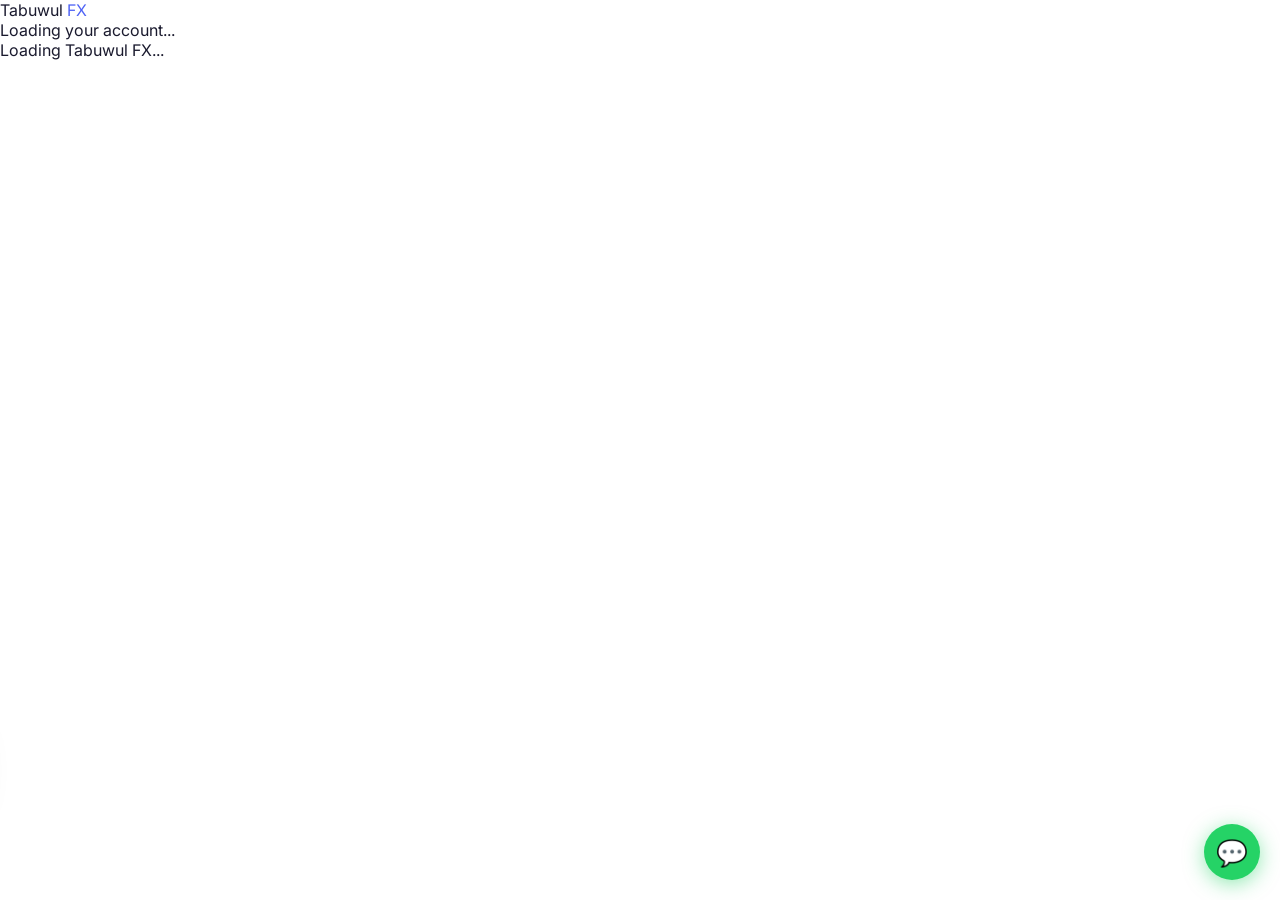
==== commit 5c00f985: "Update index.html" ====
--- a/index.html
+++ b/index.html
@@ -36,17 +36,9 @@
   --font:'Inter',sans-serif;--mono:'Roboto Mono',monospace;
 }
 html{scroll-behavior:smooth}
-.page-loading .page{display:none!important}
-#pageLoader{position:fixed;inset:0;background:#fff;z-index:9999;display:flex;align-items:center;justify-content:center;flex-direction:column;gap:1rem}
-.loader-spinner{width:40px;height:40px;border:3px solid #e2e8f0;border-top-color:#4f63f5;border-radius:50%;animation:spin 0.7s linear infinite}
+
+.page{display:none!important}
 @keyframes spin{to{transform:rotate(360deg)}}
-.loader-text{font-size:0.85rem;color:#94a3b8;font-family:'Inter',sans-serif}
-.page-loading #homePage,.page-loading #dashPage{display:none!important}
-.page{display:none!important}
-#pageLoader{position:fixed;inset:0;background:#fff;z-index:9999;display:flex;align-items:center;justify-content:center;flex-direction:column;gap:1rem}
-.loader-spinner{width:40px;height:40px;border:3px solid #e2e8f0;border-top-color:#4f63f5;border-radius:50%;animation:spin 0.7s linear infinite}
-@keyframes spin{to{transform:rotate(360deg)}}
-.loader-text{font-size:0.85rem;color:#94a3b8;font-family:'Inter',sans-serif}
 #homePage,#dashPage{opacity:0;transition:opacity 0.2s}
 body{background:#fff;color:#1a1a2e;font-family:var(--font);overflow-x:hidden}
 a{text-decoration:none;color:inherit}
@@ -345,18 +337,13 @@
 }
 </style>
 </head>
-<body class="page-loading">
-<div id="pageLoader">
-  <div style="display:flex;align-items:center;gap:0.6rem;font-weight:800;font-size:1.1rem;color:#0b0f28;margin-bottom:0.5rem">
-    <div style="width:32px;height:32px;background:linear-gradient(135deg,#3b4fd8,#6b7fff);border-radius:8px;display:flex;align-items:center;justify-content:center;color:#fff">◈</div>
+<body>
     Tabuwul <span style="color:#4f63f5">FX</span>
   </div>
   <div class="loader-spinner"></div>
   <div class="loader-text">Loading your account...</div>
 </div>
 
-<div id="pageLoader">
-  <div class="loader-spinner"></div>
   <div class="loader-text">Loading Tabuwul FX...</div>
 </div>
 <!-- PAGES -->
@@ -1138,28 +1125,32 @@
 }
 
 // ── INIT
-window.addEventListener('DOMContentLoaded',async()=>{
-  const {data:{session}}=await sb.auth.getSession();
-  if(session?.user){
-    curUser=session.user;
-    updateNav(curUser);
-    const lastPage=sessionStorage.getItem('tabuwul_page');
-    if(lastPage==='dash'){
-      showPage('dash');
+async function initApp(){
+  try{
+    const {data:{session}}=await sb.auth.getSession();
+    if(session?.user){
+      curUser=session.user;
+      updateNav(curUser);
+      const lastPage=sessionStorage.getItem('tabuwul_page');
+      if(lastPage==='dash'){showPage('dash');}
+      else{showPage('home');}
     } else {
       showPage('home');
     }
-  } else {
+  }catch(e){
     showPage('home');
   }
-  document.body.classList.remove('page-loading');
-  const loader=document.getElementById('pageLoader');
-  if(loader)loader.style.display='none';
   setTimeout(()=>showNextEarner(),3000);
   setInterval(()=>showNextEarner(),8000);
   loadTicker();
   setInterval(loadTicker,60000);
-});
+}
+
+if(document.readyState==='loading'){
+  document.addEventListener('DOMContentLoaded',initApp);
+} else {
+  initApp();
+}
 </script>
 </body>
 </html>
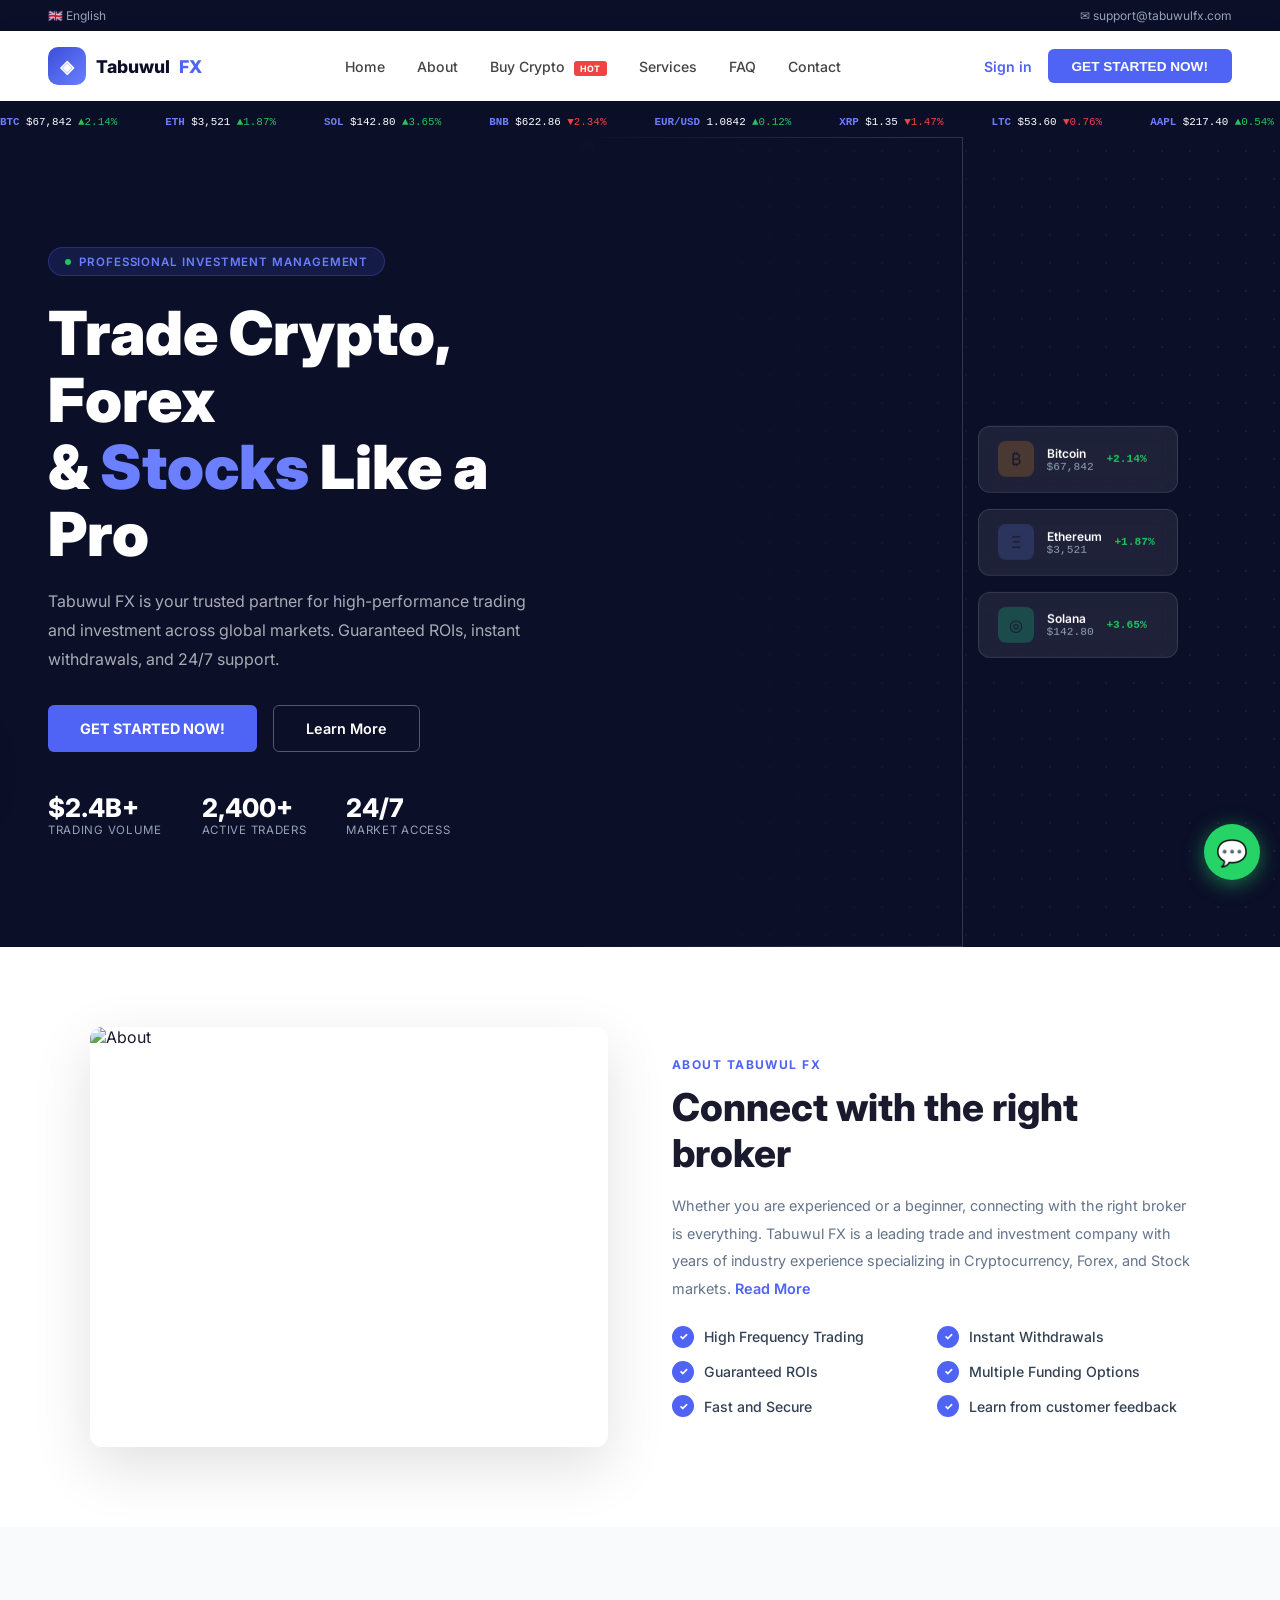
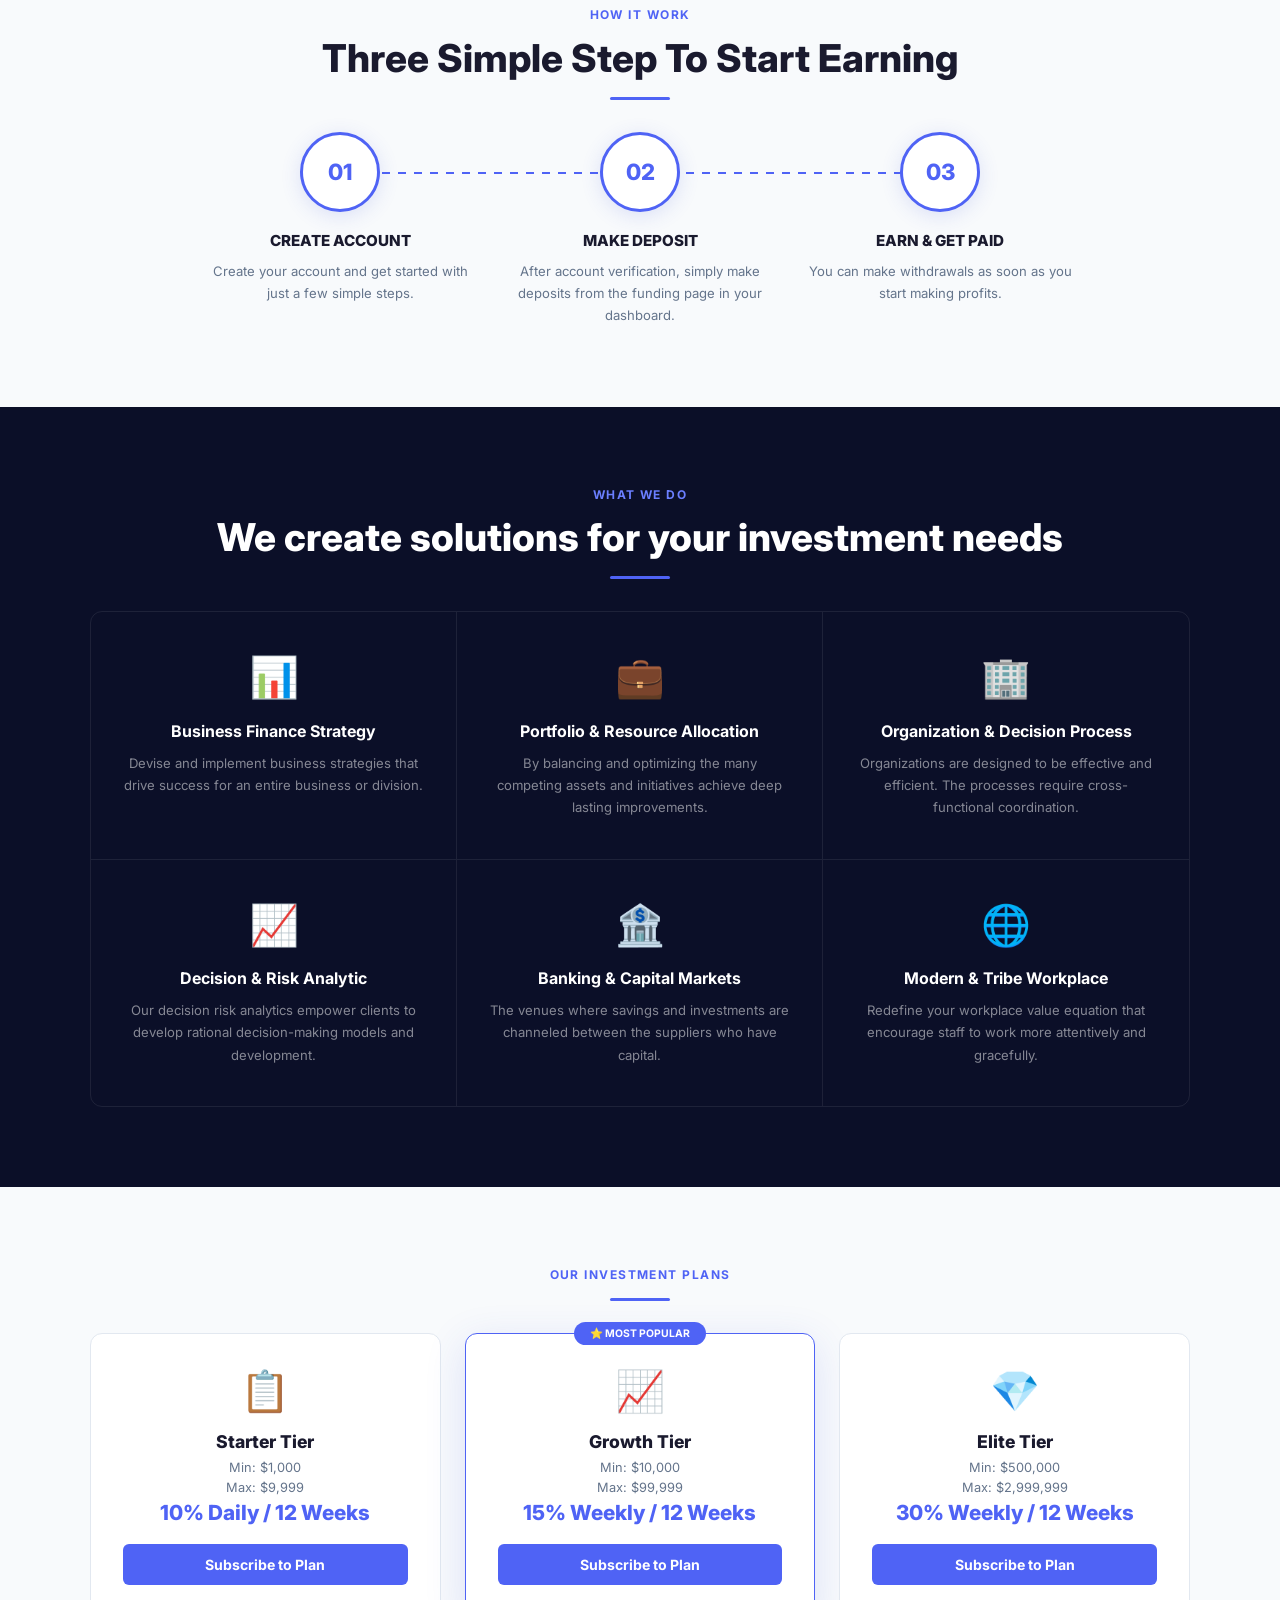
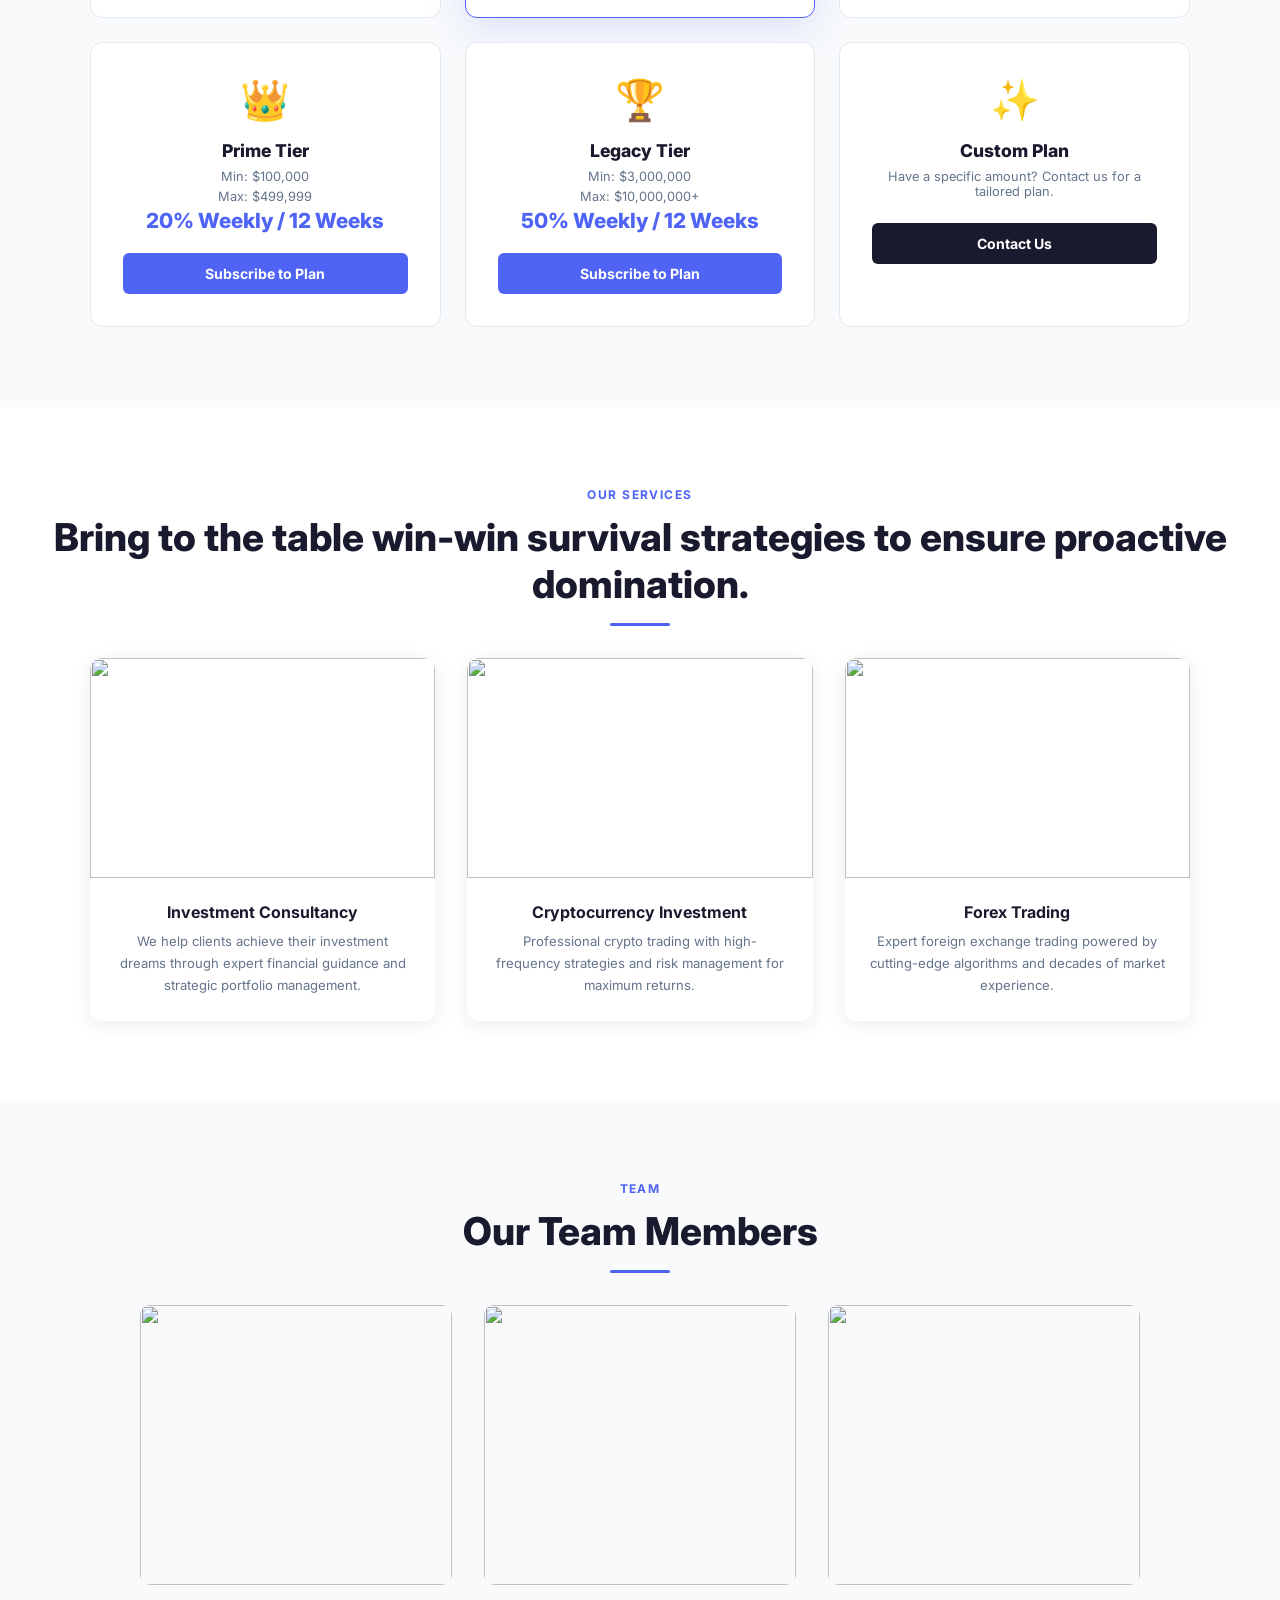
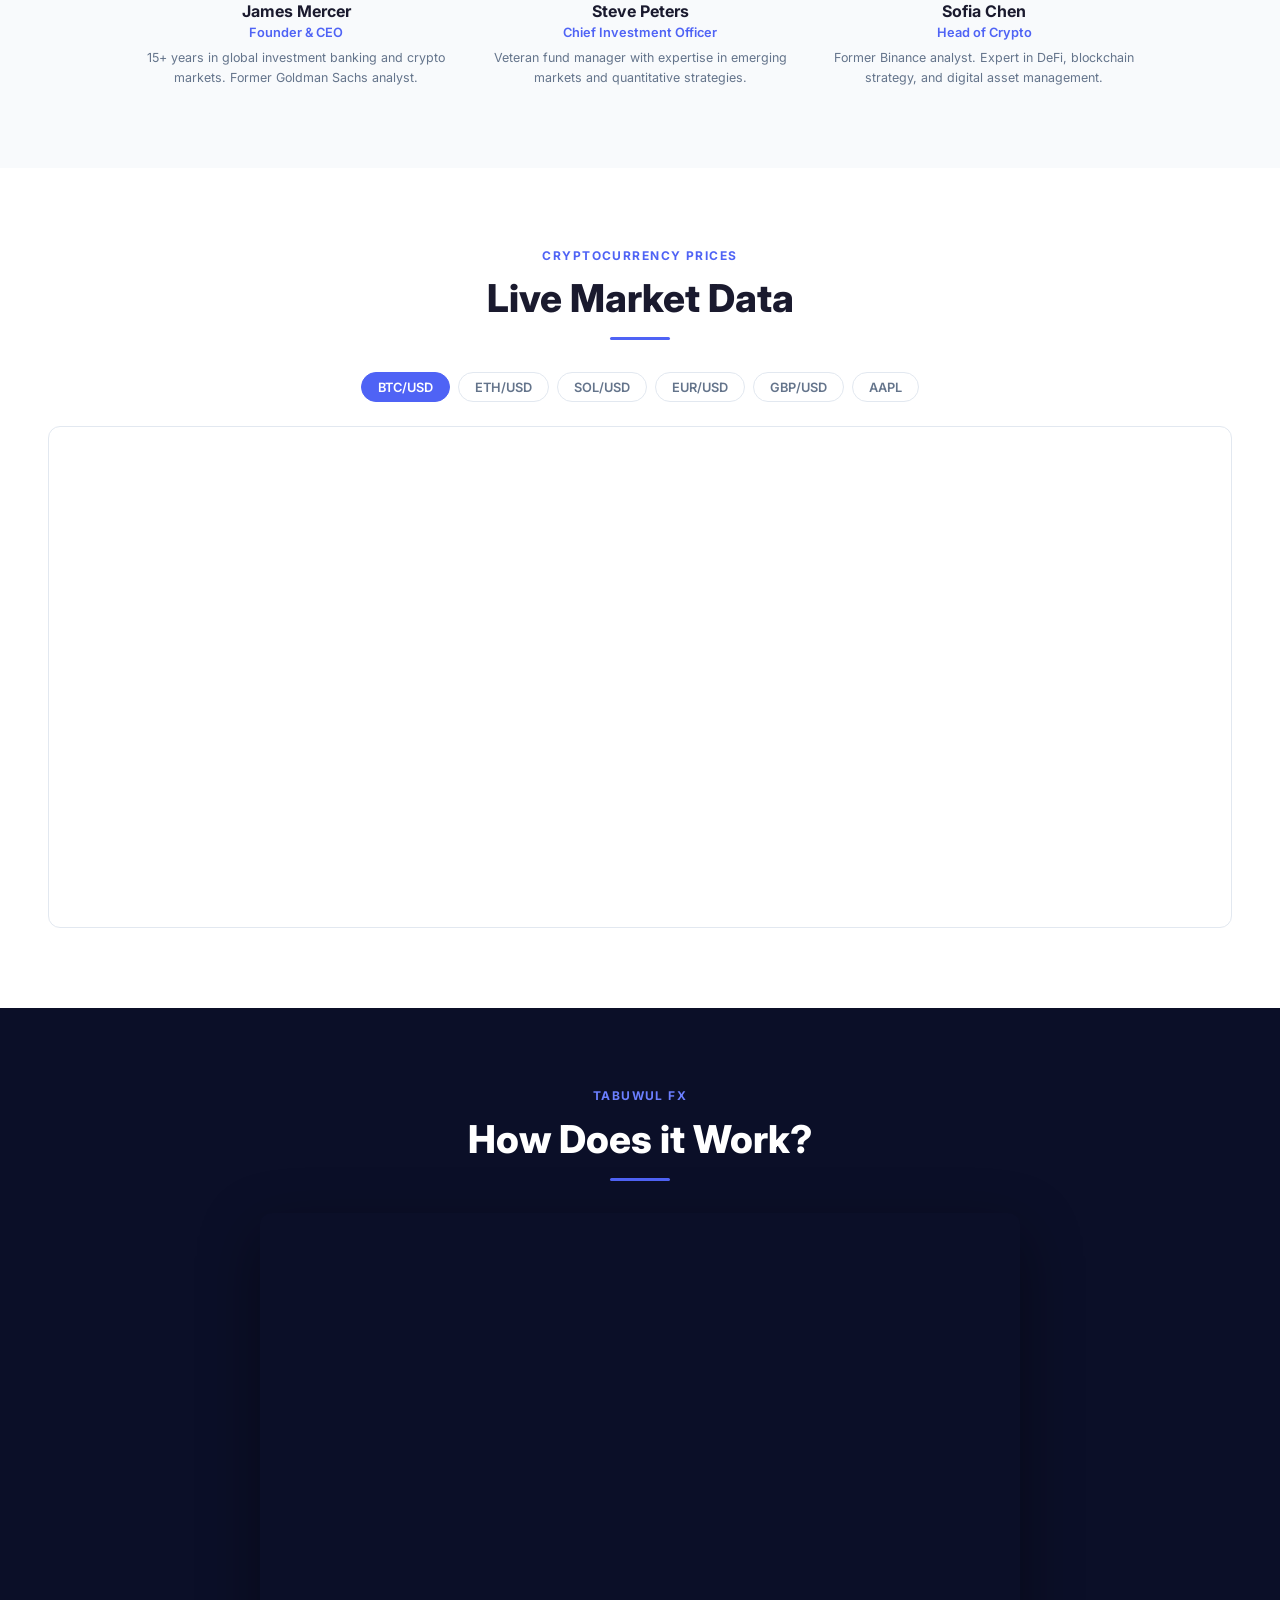
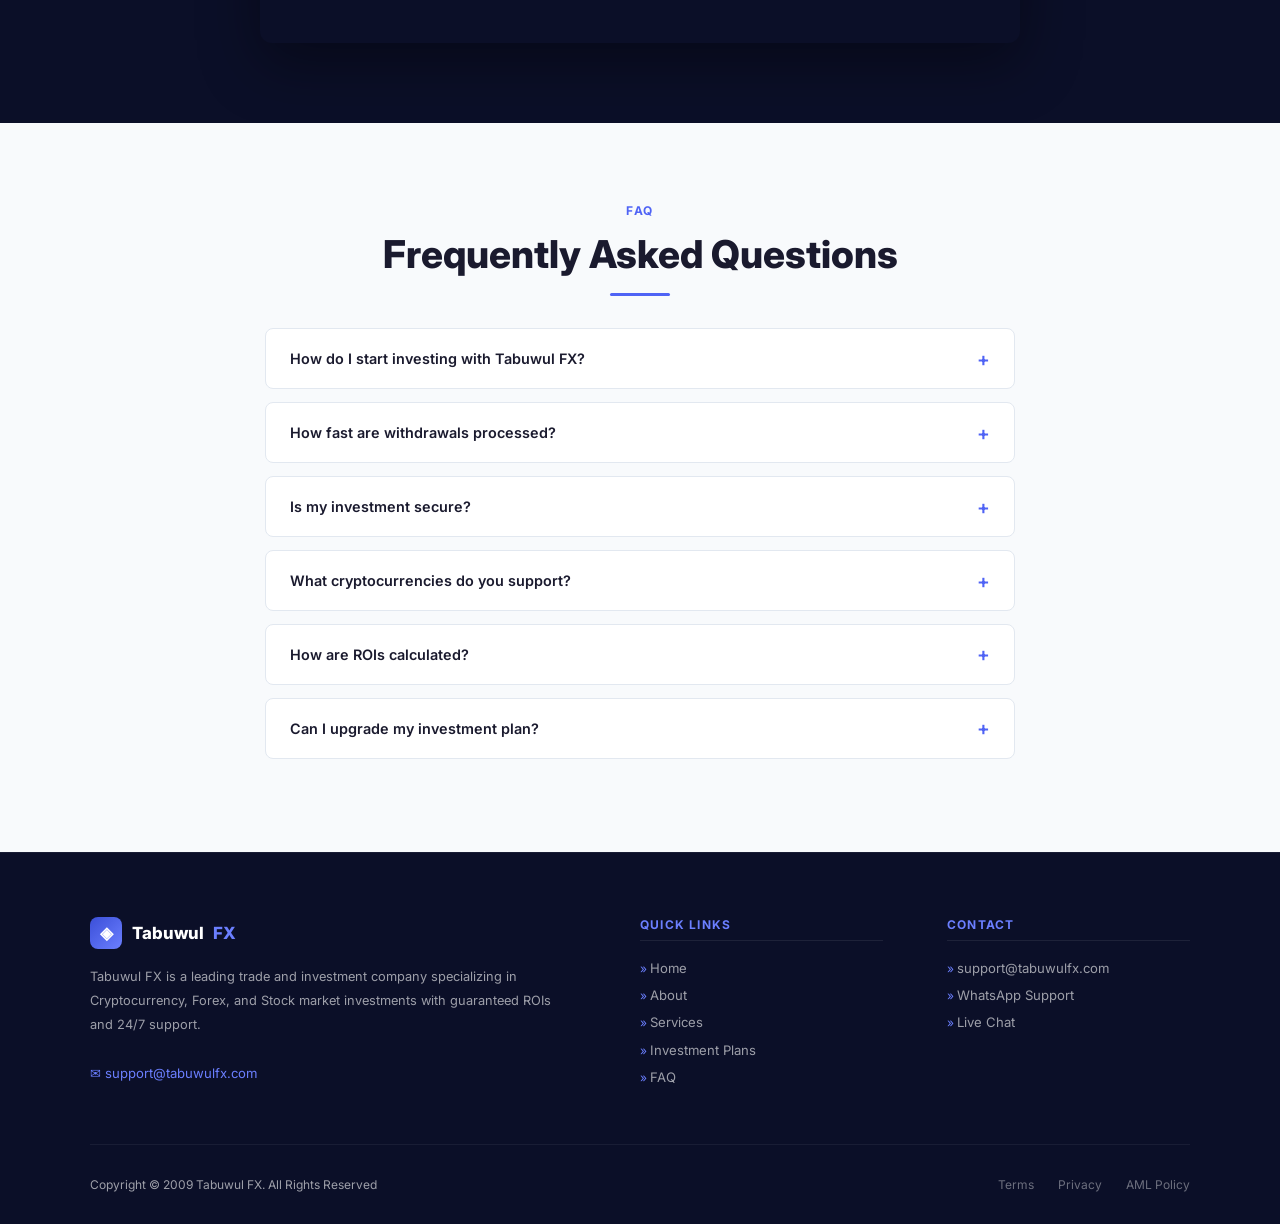
==== commit 747274a6: "Update index.html" ====
--- a/index.html
+++ b/index.html
@@ -4,616 +4,468 @@
 <meta charset="UTF-8">
 <meta name="viewport" content="width=device-width, initial-scale=1.0">
 <title>Tabuwul FX | Professional Investment Management</title>
-<meta http-equiv="Content-Security-Policy" content="default-src * 'unsafe-inline' 'unsafe-eval' data: blob:;">
 <link href="https://fonts.googleapis.com/css2?family=Inter:wght@300;400;500;600;700;800;900&family=Roboto+Mono:wght@400;500&display=swap" rel="stylesheet">
-<script src="https://cdn.jsdelivr.net/npm/@supabase/supabase-js@2.39.3/dist/umd/supabase.min.js"></script>
-<script>
-function openModal(t){
-  var m=document.getElementById('authModal');
-  if(!m)return;
-  m.className='modal-ov open';
-  var isSign=t==='signup';
-  document.getElementById('tabSignup').classList.toggle('active',isSign);
-  document.getElementById('tabLogin').classList.toggle('active',!isSign);
-  document.getElementById('nameGrp').style.display=isSign?'block':'none';
-  document.getElementById('mTitle').textContent=isSign?'Create Account':'Welcome Back';
-  document.getElementById('mSub').textContent=isSign?'Join 2,400+ traders today':'Sign in to your account';
-  document.getElementById('authBtn').textContent=isSign?'Create Account':'Sign In';
-  document.getElementById('authErr').style.display='none';
-}
-function closeModal(){
-  var m=document.getElementById('authModal');if(m)m.className='modal-ov';
-}
-function switchTab(t){openModal(t);}
-</script>
+<script src="https://cdn.jsdelivr.net/npm/@supabase/supabase-js@2"></script>
 <style>
 *,*::before,*::after{box-sizing:border-box;margin:0;padding:0}
 :root{
-  --navy:#0b0f28;--navy2:#111530;--navy3:#161c3d;--navy4:#1e2550;
-  --blue:#3b4fd8;--blue2:#4f63f5;--blue3:#6b7fff;
-  --green:#22c55e;--red:#ef4444;--gold:#f59e0b;--white:#ffffff;
-  --gray:#94a3b8;--gray2:#64748b;--border:rgba(255,255,255,0.08);
+  --navy:#0b0f28;--blue:#3b4fd8;--blue2:#4f63f5;--blue3:#6b7fff;
+  --green:#22c55e;--red:#ef4444;--gray:#94a3b8;
   --font:'Inter',sans-serif;--mono:'Roboto Mono',monospace;
 }
 html{scroll-behavior:smooth}
-
-.page{display:none!important}
-@keyframes spin{to{transform:rotate(360deg)}}
-#homePage,#dashPage{opacity:0;transition:opacity 0.2s}
 body{background:#fff;color:#1a1a2e;font-family:var(--font);overflow-x:hidden}
 a{text-decoration:none;color:inherit}
-
-/* ── TOP BAR */
-.topbar{background:var(--navy);padding:0.5rem 3rem;display:flex;justify-content:space-between;align-items:center;font-size:0.75rem;color:var(--gray)}
-.topbar a{color:var(--gray);display:flex;align-items:center;gap:0.4rem}
+.page{display:none}
+.page.active{display:block}
+
+/* TOP BAR */
+.topbar{background:var(--navy);padding:.5rem 3rem;display:flex;justify-content:space-between;align-items:center;font-size:.75rem;color:var(--gray)}
+.topbar a{color:var(--gray)}
 .topbar a:hover{color:#fff}
-.tb-lang{display:flex;align-items:center;gap:0.4rem;cursor:pointer}
-
-/* ── NAV */
-nav{background:#fff;padding:0 3rem;height:70px;display:flex;align-items:center;justify-content:space-between;position:sticky;top:0;z-index:100;box-shadow:0 2px 20px rgba(0,0,0,0.08)}
-.nav-logo{display:flex;align-items:center;gap:0.6rem;font-weight:800;font-size:1.1rem;color:var(--navy)}
-.nav-logo-icon{width:38px;height:38px;background:linear-gradient(135deg,var(--blue),var(--blue3));border-radius:10px;display:flex;align-items:center;justify-content:center;color:#fff;font-size:1.1rem}
+
+/* NAV */
+nav{background:#fff;padding:0 3rem;height:70px;display:flex;align-items:center;justify-content:space-between;position:sticky;top:0;z-index:100;box-shadow:0 2px 20px rgba(0,0,0,.08)}
+.nav-logo{display:flex;align-items:center;gap:.6rem;font-weight:800;font-size:1.1rem;color:var(--navy);cursor:pointer}
+.nav-logo-icon{width:38px;height:38px;background:linear-gradient(135deg,var(--blue),var(--blue3));border-radius:10px;display:flex;align-items:center;justify-content:center;color:#fff}
 .nav-logo span{color:var(--blue2)}
 .nav-links{display:flex;align-items:center;gap:2rem;list-style:none}
-.nav-links a{font-size:0.88rem;font-weight:500;color:#444;transition:color 0.2s}
-.nav-links a:hover,.nav-links a.active{color:var(--blue2)}
-.hot-badge{background:var(--red);color:#fff;font-size:0.55rem;font-weight:700;padding:0.1rem 0.4rem;border-radius:3px;margin-left:0.3rem;vertical-align:middle}
-.nav-cta{background:var(--blue2);color:#fff;padding:0.6rem 1.5rem;border-radius:6px;font-weight:700;font-size:0.85rem;border:none;cursor:pointer;transition:background 0.2s}
-.nav-cta:hover{background:var(--blue)}
-.nav-signin{color:var(--blue2);font-weight:600;font-size:0.88rem;cursor:pointer;background:none;border:none;margin-right:0.5rem}
-
-/* ── TICKER */
-.ticker-bar{background:var(--navy);padding:0.55rem 0;overflow:hidden;white-space:nowrap;border-bottom:1px solid rgba(255,255,255,0.05)}
-.ticker-track{display:inline-flex;gap:3rem;animation:tickScroll 40s linear infinite}
-.ticker-track:hover{animation-play-state:paused}
-.ticker-item{font-family:var(--mono);font-size:0.68rem;color:#fff;display:flex;align-items:center;gap:0.5rem}
-.ticker-item .sym{color:var(--blue3);font-weight:600}
-.ticker-item .up{color:var(--green)}
-.ticker-item .dn{color:var(--red)}
-@keyframes tickScroll{from{transform:translateX(0)}to{transform:translateX(-50%)}}
-.ticker-powered{font-size:0.65rem;color:var(--gray);float:right;padding:0.55rem 1rem;position:absolute;right:0;top:0;background:var(--navy)}
-
-/* ── HERO */
+.nav-links a{font-size:.88rem;font-weight:500;color:#444;transition:color .2s}
+.nav-links a:hover{color:var(--blue2)}
+.hot-badge{background:var(--red);color:#fff;font-size:.55rem;font-weight:700;padding:.1rem .4rem;border-radius:3px;margin-left:.3rem}
+.btn-nav-cta{background:var(--blue2);color:#fff;padding:.6rem 1.5rem;border-radius:6px;font-weight:700;font-size:.85rem;border:none;cursor:pointer}
+.btn-nav-cta:hover{background:var(--blue)}
+.btn-signin{color:var(--blue2);font-weight:600;font-size:.88rem;cursor:pointer;background:none;border:none;margin-right:.5rem;font-family:var(--font)}
+
+/* TICKER */
+.ticker-wrap{background:var(--navy);overflow:hidden;padding:.5rem 0;white-space:nowrap}
+.ticker-track{display:inline-flex;gap:3rem;animation:tick 40s linear infinite}
+@keyframes tick{from{transform:translateX(0)}to{transform:translateX(-50%)}}
+.ti{font-family:var(--mono);font-size:.68rem;color:#fff;display:inline-flex;align-items:center;gap:.4rem}
+.ti .sym{color:var(--blue3);font-weight:600}
+.up{color:var(--green)}.dn{color:var(--red)}
+
+/* HERO */
 .hero{min-height:90vh;background:var(--navy);position:relative;display:flex;align-items:center;overflow:hidden}
-.hero-bg-img{position:absolute;right:0;top:0;width:55%;height:100%;object-fit:cover;opacity:0.4}
-.hero-overlay{position:absolute;inset:0;background:linear-gradient(90deg,var(--navy) 45%,transparent 100%)}
-.hero-dots{position:absolute;inset:0;background-image:radial-gradient(rgba(255,255,255,0.06) 1px,transparent 1px);background-size:28px 28px}
+.hero-img{position:absolute;right:0;top:0;width:55%;height:100%;object-fit:cover;opacity:.4}
+.hero-ov{position:absolute;inset:0;background:linear-gradient(90deg,var(--navy) 45%,transparent)}
+.hero-dots{position:absolute;inset:0;background-image:radial-gradient(rgba(255,255,255,.06) 1px,transparent 1px);background-size:28px 28px}
 .hero-content{position:relative;z-index:2;padding:4rem 3rem;max-width:640px}
-.hero-badge{display:inline-flex;align-items:center;gap:0.5rem;background:rgba(75,99,245,0.15);border:1px solid rgba(75,99,245,0.3);color:var(--blue3);font-size:0.72rem;font-weight:600;letter-spacing:0.08em;text-transform:uppercase;padding:0.4rem 1rem;border-radius:20px;margin-bottom:1.5rem}
-.hero-badge::before{content:'';width:6px;height:6px;background:var(--green);border-radius:50%;display:inline-block}
+.hero-badge{display:inline-flex;align-items:center;gap:.5rem;background:rgba(75,99,245,.15);border:1px solid rgba(75,99,245,.3);color:var(--blue3);font-size:.72rem;font-weight:600;letter-spacing:.08em;text-transform:uppercase;padding:.4rem 1rem;border-radius:20px;margin-bottom:1.5rem}
+.hero-badge::before{content:'';width:6px;height:6px;background:var(--green);border-radius:50%}
 .hero h1{font-size:3.8rem;font-weight:900;line-height:1.1;color:#fff;margin-bottom:1.2rem}
 .hero h1 .hl{color:var(--blue3)}
-.hero-sub{font-size:1rem;color:rgba(255,255,255,0.65);line-height:1.8;margin-bottom:2rem;max-width:480px}
+.hero-sub{font-size:1rem;color:rgba(255,255,255,.65);line-height:1.8;margin-bottom:2rem;max-width:480px}
 .hero-btns{display:flex;gap:1rem;flex-wrap:wrap;margin-bottom:2.5rem}
-.btn-primary{background:var(--blue2);color:#fff;padding:0.85rem 2rem;border-radius:6px;font-weight:700;font-size:0.9rem;border:none;cursor:pointer;transition:all 0.2s}
-.btn-primary:hover{background:var(--blue);transform:translateY(-2px)}
-.btn-outline{background:transparent;color:#fff;padding:0.85rem 2rem;border-radius:6px;font-weight:600;font-size:0.9rem;border:1px solid rgba(255,255,255,0.3);cursor:pointer;transition:all 0.2s}
-.btn-outline:hover{border-color:#fff;background:rgba(255,255,255,0.05)}
+.btn-p{background:var(--blue2);color:#fff;padding:.85rem 2rem;border-radius:6px;font-weight:700;font-size:.9rem;border:none;cursor:pointer;font-family:var(--font)}
+.btn-p:hover{background:var(--blue)}
+.btn-o{background:transparent;color:#fff;padding:.85rem 2rem;border-radius:6px;font-weight:600;font-size:.9rem;border:1px solid rgba(255,255,255,.3);cursor:pointer;font-family:var(--font)}
 .hero-stats{display:flex;gap:2.5rem}
-.hero-stat .val{font-size:1.6rem;font-weight:800;color:#fff}
-.hero-stat .lbl{font-size:0.72rem;color:var(--gray);text-transform:uppercase;letter-spacing:0.06em;margin-top:0.1rem}
-
-/* ── FLOATING CARDS */
+.hstat .val{font-size:1.6rem;font-weight:800;color:#fff}
+.hstat .lbl{font-size:.72rem;color:var(--gray);text-transform:uppercase;letter-spacing:.06em}
 .hero-cards{position:absolute;right:8%;top:50%;transform:translateY(-50%);z-index:3;display:flex;flex-direction:column;gap:1rem}
-.hcard{background:rgba(255,255,255,0.08);backdrop-filter:blur(10px);border:1px solid rgba(255,255,255,0.12);border-radius:12px;padding:0.9rem 1.2rem;display:flex;align-items:center;gap:0.8rem;min-width:200px}
+.hcard{background:rgba(255,255,255,.08);backdrop-filter:blur(10px);border:1px solid rgba(255,255,255,.12);border-radius:12px;padding:.9rem 1.2rem;display:flex;align-items:center;gap:.8rem;min-width:200px}
 .hcard-icon{width:36px;height:36px;border-radius:8px;display:flex;align-items:center;justify-content:center;font-size:1rem;flex-shrink:0}
-.hcard-name{font-size:0.75rem;font-weight:600;color:#fff}
-.hcard-val{font-size:0.7rem;color:var(--gray);font-family:var(--mono)}
-.hcard-chg{font-size:0.7rem;font-weight:600;font-family:var(--mono)}
-
-/* ── LIVE NOTIF */
-#liveNotif{position:fixed;bottom:100px;left:20px;z-index:9999;background:#fff;border:1px solid #e2e8f0;border-radius:12px;padding:0.9rem 1.2rem;display:flex;align-items:center;gap:0.9rem;box-shadow:0 8px 32px rgba(0,0,0,0.15);max-width:280px;transform:translateX(-120%);transition:transform 0.5s cubic-bezier(0.34,1.56,0.64,1)}
-.notif-icon{width:40px;height:40px;background:linear-gradient(135deg,var(--blue),var(--blue3));border-radius:50%;display:flex;align-items:center;justify-content:center;font-size:1rem;flex-shrink:0}
-#notifName{font-size:0.78rem;font-weight:700;color:#1a1a2e}
-#notifAmount{font-size:0.72rem;color:var(--green);font-weight:600}
-.notif-brand{font-size:0.65rem;color:var(--gray);margin-top:0.1rem}
-
-/* ── WHATSAPP */
-#wa-btn{position:fixed;bottom:20px;right:20px;z-index:9999;width:56px;height:56px;background:#25d366;border-radius:50%;display:flex;align-items:center;justify-content:center;font-size:1.6rem;box-shadow:0 4px 20px rgba(37,211,102,0.5);text-decoration:none;animation:waPulse 2s infinite}
-@keyframes waPulse{0%,100%{box-shadow:0 4px 20px rgba(37,211,102,0.4)}50%{box-shadow:0 4px 35px rgba(37,211,102,0.8)}}
-@keyframes waPulse{0%,100%{transform:scale(1)}50%{transform:scale(1.08)}}
-
-/* ── SECTIONS */
+.hcard-name{font-size:.75rem;font-weight:600;color:#fff}
+.hcard-val{font-size:.7rem;color:var(--gray);font-family:var(--mono)}
+.hcard-chg{font-size:.7rem;font-weight:600;font-family:var(--mono)}
+
+/* SECTIONS */
 .section{padding:5rem 3rem}
-.s-eyebrow{font-size:0.75rem;font-weight:700;letter-spacing:0.12em;text-transform:uppercase;color:var(--blue2);margin-bottom:0.8rem}
+.s-eye{font-size:.75rem;font-weight:700;letter-spacing:.12em;text-transform:uppercase;color:var(--blue2);margin-bottom:.8rem}
 .s-title{font-size:2.4rem;font-weight:800;line-height:1.2;margin-bottom:1rem;color:#1a1a2e}
-.s-sub{font-size:0.95rem;color:#64748b;line-height:1.8;max-width:600px;margin:0 auto 3rem}
-.s-divider{width:60px;height:3px;background:var(--blue2);margin:1rem auto 2rem;border-radius:2px}
-.text-center{text-align:center}
-.dot-bg{background-image:radial-gradient(rgba(59,79,216,0.06) 1.5px,transparent 1.5px);background-size:24px 24px}
-
-/* ── ABOUT */
-.about-sec{background:#fff}
+.s-sub{font-size:.95rem;color:#64748b;line-height:1.8;max-width:600px;margin:0 auto 3rem}
+.divider{width:60px;height:3px;background:var(--blue2);margin:1rem auto 2rem;border-radius:2px}
+.tc{text-align:center}
+.dot-bg{background-image:radial-gradient(rgba(59,79,216,.06) 1.5px,transparent 1.5px);background-size:24px 24px}
+
+/* ABOUT */
 .about-grid{display:grid;grid-template-columns:1fr 1fr;gap:4rem;align-items:center;max-width:1100px;margin:0 auto}
-.about-img{width:100%;border-radius:12px;overflow:hidden;box-shadow:0 20px 60px rgba(0,0,0,0.12)}
+.about-img{width:100%;border-radius:12px;overflow:hidden;box-shadow:0 20px 60px rgba(0,0,0,.12)}
 .about-img img{width:100%;height:420px;object-fit:cover;display:block}
-.about-checks{display:grid;grid-template-columns:1fr 1fr;gap:0.8rem;margin-top:1.5rem}
-.about-check{display:flex;align-items:center;gap:0.6rem;font-size:0.88rem;font-weight:500;color:#334155}
-.about-check::before{content:'✓';width:22px;height:22px;background:var(--blue2);color:#fff;border-radius:50%;display:flex;align-items:center;justify-content:center;font-size:0.65rem;font-weight:800;flex-shrink:0}
-.read-more{color:var(--blue2);font-weight:600;font-size:0.88rem;display:inline-flex;align-items:center;gap:0.3rem;margin-top:1.2rem;cursor:pointer}
-
-/* ── HOW IT WORKS */
-.hiw-sec{background:#f8fafc}
-.hiw-steps{display:flex;justify-content:center;align-items:flex-start;gap:0;max-width:900px;margin:0 auto;position:relative}
+.about-checks{display:grid;grid-template-columns:1fr 1fr;gap:.8rem;margin-top:1.5rem}
+.ck{display:flex;align-items:center;gap:.6rem;font-size:.88rem;font-weight:500;color:#334155}
+.ck::before{content:'✓';width:22px;height:22px;background:var(--blue2);color:#fff;border-radius:50%;display:flex;align-items:center;justify-content:center;font-size:.65rem;font-weight:800;flex-shrink:0}
+
+/* HOW IT WORKS */
+.hiw-bg{background:#f8fafc}
+.hiw-steps{display:flex;justify-content:center;align-items:flex-start;max-width:900px;margin:0 auto;position:relative}
 .hiw-steps::before{content:'';position:absolute;top:40px;left:16%;right:16%;height:2px;background:repeating-linear-gradient(90deg,var(--blue2) 0,var(--blue2) 8px,transparent 8px,transparent 16px)}
-.hiw-step{flex:1;text-align:center;position:relative;padding:0 1rem}
-.hiw-num{width:80px;height:80px;border-radius:50%;background:#fff;border:3px solid var(--blue2);display:flex;align-items:center;justify-content:center;font-size:1.4rem;font-weight:800;color:var(--blue2);margin:0 auto 1.2rem;position:relative;z-index:2;box-shadow:0 4px 20px rgba(59,79,216,0.15)}
-.hiw-step h3{font-size:0.95rem;font-weight:800;text-transform:uppercase;letter-spacing:0.05em;margin-bottom:0.6rem;color:#1a1a2e}
-.hiw-step p{font-size:0.82rem;color:#64748b;line-height:1.7}
-
-/* ── WHAT WE DO */
-.wwd-sec{background:var(--navy);position:relative;overflow:hidden}
-.wwd-sec .s-title{color:#fff}
-.wwd-sec .s-eyebrow{color:var(--blue3)}
-.wwd-sec .s-sub{color:rgba(255,255,255,0.55)}
-.wwd-grid{display:grid;grid-template-columns:repeat(3,1fr);gap:0;max-width:1100px;margin:0 auto;border:1px solid rgba(255,255,255,0.08);border-radius:12px;overflow:hidden}
-.wwd-card{padding:2.5rem 2rem;border-right:1px solid rgba(255,255,255,0.08);border-bottom:1px solid rgba(255,255,255,0.08);transition:background 0.3s;position:relative}
-.wwd-card:hover{background:rgba(75,99,245,0.08)}
+.hiw-step{flex:1;text-align:center;padding:0 1rem}
+.hiw-num{width:80px;height:80px;border-radius:50%;background:#fff;border:3px solid var(--blue2);display:flex;align-items:center;justify-content:center;font-size:1.4rem;font-weight:800;color:var(--blue2);margin:0 auto 1.2rem;position:relative;z-index:2;box-shadow:0 4px 20px rgba(59,79,216,.15)}
+.hiw-step h3{font-size:.95rem;font-weight:800;text-transform:uppercase;margin-bottom:.6rem}
+.hiw-step p{font-size:.82rem;color:#64748b;line-height:1.7}
+
+/* WHAT WE DO */
+.wwd-bg{background:var(--navy)}
+.wwd-bg .s-title{color:#fff}
+.wwd-bg .s-eye{color:var(--blue3)}
+.wwd-bg .s-sub{color:rgba(255,255,255,.55)}
+.wwd-grid{display:grid;grid-template-columns:repeat(3,1fr);max-width:1100px;margin:0 auto;border:1px solid rgba(255,255,255,.08);border-radius:12px;overflow:hidden}
+.wwd-card{padding:2.5rem 2rem;border-right:1px solid rgba(255,255,255,.08);border-bottom:1px solid rgba(255,255,255,.08);transition:background .3s}
+.wwd-card:hover{background:rgba(75,99,245,.08)}
 .wwd-card:nth-child(3n){border-right:none}
 .wwd-card:nth-child(n+4){border-bottom:none}
-.wwd-icon{font-size:2.5rem;margin-bottom:1.2rem;filter:drop-shadow(0 0 8px rgba(107,127,255,0.4))}
-.wwd-title{font-size:1rem;font-weight:700;color:#fff;margin-bottom:0.7rem}
-.wwd-body{font-size:0.82rem;color:rgba(255,255,255,0.5);line-height:1.7}
-
-/* ── PLANS */
-.plans-sec{background:#f8fafc}
+.wwd-icon{font-size:2.5rem;margin-bottom:1.2rem}
+.wwd-title{font-size:1rem;font-weight:700;color:#fff;margin-bottom:.7rem}
+.wwd-body{font-size:.82rem;color:rgba(255,255,255,.5);line-height:1.7}
+
+/* PLANS */
+.plans-bg{background:#f8fafc}
 .plans-grid{display:grid;grid-template-columns:repeat(3,1fr);gap:1.5rem;max-width:1100px;margin:0 auto}
-.plan-card{background:#fff;border:1px solid #e2e8f0;border-radius:12px;padding:2rem;text-align:center;transition:all 0.3s;position:relative}
-.plan-card:hover{transform:translateY(-6px);box-shadow:0 20px 50px rgba(59,79,216,0.12);border-color:var(--blue2)}
-.plan-card.popular{border-color:var(--blue2);box-shadow:0 10px 40px rgba(59,79,216,0.15)}
-.plan-popular-badge{position:absolute;top:-12px;left:50%;transform:translateX(-50%);background:var(--blue2);color:#fff;font-size:0.65rem;font-weight:700;padding:0.3rem 1rem;border-radius:20px;white-space:nowrap;letter-spacing:0.05em}
-.plan-icon{font-size:2.5rem;margin-bottom:1rem;filter:drop-shadow(0 0 8px rgba(59,79,216,0.3))}
-.plan-name{font-size:1.1rem;font-weight:800;color:#1a1a2e;margin-bottom:0.5rem}
-.plan-min{font-size:0.8rem;color:#64748b;margin-bottom:0.3rem}
-.plan-max{font-size:0.8rem;color:#64748b;margin-bottom:1rem}
+.plan-card{background:#fff;border:1px solid #e2e8f0;border-radius:12px;padding:2rem;text-align:center;transition:all .3s;position:relative}
+.plan-card:hover{transform:translateY(-6px);box-shadow:0 20px 50px rgba(59,79,216,.12);border-color:var(--blue2)}
+.plan-card.pop{border-color:var(--blue2);box-shadow:0 10px 40px rgba(59,79,216,.15)}
+.pop-badge{position:absolute;top:-12px;left:50%;transform:translateX(-50%);background:var(--blue2);color:#fff;font-size:.65rem;font-weight:700;padding:.3rem 1rem;border-radius:20px;white-space:nowrap}
+.plan-icon{font-size:2.5rem;margin-bottom:1rem}
+.plan-name{font-size:1.1rem;font-weight:800;color:#1a1a2e;margin-bottom:.5rem}
+.plan-min,.plan-max{font-size:.8rem;color:#64748b;margin-bottom:.3rem}
 .plan-roi{font-size:1.3rem;font-weight:800;color:var(--blue2);margin-bottom:1.2rem}
-.plan-btn{width:100%;padding:0.75rem;background:var(--blue2);color:#fff;border:none;border-radius:6px;font-weight:700;font-size:0.88rem;cursor:pointer;transition:background 0.2s}
+.plan-btn{width:100%;padding:.75rem;background:var(--blue2);color:#fff;border:none;border-radius:6px;font-weight:700;font-size:.88rem;cursor:pointer;font-family:var(--font)}
 .plan-btn:hover{background:var(--blue)}
 
-/* ── SERVICES */
-.services-sec{background:#fff}
+/* SERVICES */
 .svc-grid{display:grid;grid-template-columns:repeat(3,1fr);gap:2rem;max-width:1100px;margin:0 auto}
-.svc-card{border-radius:12px;overflow:hidden;box-shadow:0 4px 20px rgba(0,0,0,0.08);transition:transform 0.3s}
+.svc-card{border-radius:12px;overflow:hidden;box-shadow:0 4px 20px rgba(0,0,0,.08);transition:transform .3s}
 .svc-card:hover{transform:translateY(-4px)}
 .svc-img{height:220px;object-fit:cover;width:100%;display:block}
 .svc-body{padding:1.5rem}
-.svc-title{font-size:1rem;font-weight:700;color:#1a1a2e;margin-bottom:0.5rem}
-.svc-text{font-size:0.82rem;color:#64748b;line-height:1.7}
-
-/* ── TEAM */
-.team-sec{background:#f8fafc}
+.svc-title{font-size:1rem;font-weight:700;margin-bottom:.5rem}
+.svc-text{font-size:.82rem;color:#64748b;line-height:1.7}
+
+/* TEAM */
+.team-bg{background:#f8fafc}
 .team-grid{display:grid;grid-template-columns:repeat(3,1fr);gap:2rem;max-width:1000px;margin:0 auto}
 .team-card{text-align:center}
 .team-img{width:100%;height:280px;object-fit:cover;border-radius:10px;margin-bottom:1rem;display:block}
-.team-name{font-size:1rem;font-weight:700;color:#1a1a2e;margin-bottom:0.2rem}
-.team-role{font-size:0.8rem;color:var(--blue2);font-weight:600;margin-bottom:0.5rem}
-.team-bio{font-size:0.78rem;color:#64748b;line-height:1.6}
-
-/* ── MARKET CHART */
-.market-sec{background:#fff;padding:4rem 3rem}
-.market-inner{max-width:1100px;margin:0 auto}
-.crypto-chart-wrap{border:1px solid #e2e8f0;border-radius:12px;overflow:hidden;margin-top:2rem}
-
-/* ── FAQ */
-.faq-sec{background:#f8fafc}
+.team-name{font-size:1rem;font-weight:700;margin-bottom:.2rem}
+.team-role{font-size:.8rem;color:var(--blue2);font-weight:600;margin-bottom:.5rem}
+.team-bio{font-size:.78rem;color:#64748b;line-height:1.6}
+
+/* MARKET */
+.market-tabs{display:flex;gap:.5rem;justify-content:center;flex-wrap:wrap;margin-bottom:1.5rem}
+.mt{padding:.4rem 1rem;font-size:.8rem;font-weight:600;border:1px solid #e2e8f0;border-radius:20px;cursor:pointer;background:#fff;color:#64748b;font-family:var(--font)}
+.mt.active{background:var(--blue2);color:#fff;border-color:var(--blue2)}
+.chart-wrap{border:1px solid #e2e8f0;border-radius:12px;overflow:hidden;margin-top:1.5rem}
+
+/* FAQ */
+.faq-bg{background:#f8fafc}
 .faq-wrap{max-width:750px;margin:0 auto}
-.faq-item{border:1px solid #e2e8f0;border-radius:8px;margin-bottom:0.8rem;overflow:hidden;background:#fff}
-.faq-q{padding:1.1rem 1.5rem;font-weight:600;font-size:0.9rem;cursor:pointer;display:flex;justify-content:space-between;align-items:center;color:#1a1a2e;transition:background 0.2s}
+.faq-item{border:1px solid #e2e8f0;border-radius:8px;margin-bottom:.8rem;overflow:hidden;background:#fff}
+.faq-q{padding:1.1rem 1.5rem;font-weight:600;font-size:.9rem;cursor:pointer;display:flex;justify-content:space-between;align-items:center}
 .faq-q:hover{background:#f8fafc}
-.faq-icon{font-size:1.2rem;color:var(--blue2);font-weight:300;transition:transform 0.3s}
-.faq-a{display:none;padding:0 1.5rem 1.1rem;font-size:0.85rem;color:#64748b;line-height:1.8}
-
-/* ── VIDEO */
-.video-sec{background:var(--navy);padding:5rem 3rem;text-align:center}
-.video-sec .s-title{color:#fff}
-.video-sec .s-eyebrow{color:var(--blue3)}
-.video-wrap{max-width:760px;margin:0 auto;border-radius:12px;overflow:hidden;box-shadow:0 20px 60px rgba(0,0,0,0.4)}
+.faq-icon{font-size:1.2rem;color:var(--blue2)}
+.faq-a{display:none;padding:0 1.5rem 1.1rem;font-size:.85rem;color:#64748b;line-height:1.8}
+
+/* VIDEO */
+.video-bg{background:var(--navy);padding:5rem 3rem;text-align:center}
+.video-bg .s-title{color:#fff}
+.video-bg .s-eye{color:var(--blue3)}
+.video-wrap{max-width:760px;margin:2rem auto 0;border-radius:12px;overflow:hidden;box-shadow:0 20px 60px rgba(0,0,0,.4)}
 .video-wrap iframe{width:100%;height:430px;display:block;border:none}
 
-/* ── FOOTER */
-footer{background:var(--navy);color:rgba(255,255,255,0.6);padding:4rem 3rem 2rem;border-top:1px solid rgba(255,255,255,0.06)}
-.footer-grid{display:grid;grid-template-columns:2fr 1fr 1fr;gap:4rem;margin-bottom:3rem;max-width:1100px;margin-left:auto;margin-right:auto}
-.footer-brand{font-size:1.05rem;font-weight:800;color:#fff;margin-bottom:1rem;display:flex;align-items:center;gap:0.6rem}
-.footer-desc{font-size:0.8rem;line-height:1.9;margin-bottom:1.5rem}
-.footer-col h4{font-size:0.75rem;font-weight:700;letter-spacing:0.1em;text-transform:uppercase;color:var(--blue3);margin-bottom:1.2rem;padding-bottom:0.5rem;border-bottom:1px solid rgba(255,255,255,0.08)}
+/* FOOTER */
+footer{background:var(--navy);color:rgba(255,255,255,.6);padding:4rem 3rem 2rem;border-top:1px solid rgba(255,255,255,.06)}
+.footer-grid{display:grid;grid-template-columns:2fr 1fr 1fr;gap:4rem;max-width:1100px;margin:0 auto 3rem}
+.footer-brand{font-size:1.05rem;font-weight:800;color:#fff;margin-bottom:1rem;display:flex;align-items:center;gap:.6rem}
+.footer-desc{font-size:.8rem;line-height:1.9;margin-bottom:1.5rem}
+.footer-col h4{font-size:.75rem;font-weight:700;letter-spacing:.1em;text-transform:uppercase;color:var(--blue3);margin-bottom:1.2rem;padding-bottom:.5rem;border-bottom:1px solid rgba(255,255,255,.08)}
 .footer-col ul{list-style:none}
-.footer-col li{margin-bottom:0.7rem;font-size:0.82rem}
-.footer-col li::before{content:'» ';color:var(--blue3);font-size:0.75rem}
+.footer-col li{margin-bottom:.7rem;font-size:.82rem}
+.footer-col li::before{content:'» ';color:var(--blue3);font-size:.75rem}
 .footer-col a:hover{color:#fff}
-.footer-bottom{max-width:1100px;margin:2rem auto 0;padding-top:2rem;border-top:1px solid rgba(255,255,255,0.06);display:flex;justify-content:space-between;align-items:center;flex-wrap:wrap;gap:1rem}
-.footer-copy{font-size:0.75rem}
+.footer-bottom{max-width:1100px;margin:2rem auto 0;padding-top:2rem;border-top:1px solid rgba(255,255,255,.06);display:flex;justify-content:space-between;align-items:center;flex-wrap:wrap;gap:1rem;font-size:.75rem}
 .footer-links{display:flex;gap:1.5rem}
-.footer-links a{font-size:0.75rem;color:rgba(255,255,255,0.4)}
+.footer-links a{color:rgba(255,255,255,.4)}
 .footer-links a:hover{color:#fff}
 
-/* ── AUTH MODAL */
-.modal-ov{display:none;position:fixed;inset:0;background:rgba(0,0,0,0.6);z-index:200;align-items:center;justify-content:center;backdrop-filter:blur(4px)}
+/* MODALS */
+.modal-ov{display:none;position:fixed;inset:0;background:rgba(0,0,0,.6);z-index:200;align-items:center;justify-content:center;backdrop-filter:blur(4px)}
 .modal-ov.open{display:flex}
 .modal-box{background:#fff;border-radius:16px;padding:2.5rem;width:100%;max-width:420px;position:relative}
 .modal-close{position:absolute;top:1rem;right:1rem;background:none;border:none;font-size:1.3rem;cursor:pointer;color:#94a3b8}
-.modal-title{font-size:1.4rem;font-weight:800;color:#1a1a2e;margin-bottom:0.3rem}
-.modal-sub{font-size:0.82rem;color:#64748b;margin-bottom:1.5rem}
-.modal-tabs{display:flex;gap:0;border-bottom:2px solid #e2e8f0;margin-bottom:1.5rem}
-.modal-tab{padding:0.6rem 1.2rem;font-size:0.85rem;font-weight:600;cursor:pointer;color:#64748b;border-bottom:2px solid transparent;margin-bottom:-2px;transition:all 0.2s}
+.modal-title{font-size:1.4rem;font-weight:800;color:#1a1a2e;margin-bottom:.3rem}
+.modal-sub{font-size:.82rem;color:#64748b;margin-bottom:1.5rem}
+.modal-tabs{display:flex;border-bottom:2px solid #e2e8f0;margin-bottom:1.5rem}
+.modal-tab{padding:.6rem 1.2rem;font-size:.85rem;font-weight:600;cursor:pointer;color:#64748b;border-bottom:2px solid transparent;margin-bottom:-2px}
 .modal-tab.active{color:var(--blue2);border-bottom-color:var(--blue2)}
 .form-grp{margin-bottom:1rem}
-.form-lbl{font-size:0.78rem;font-weight:600;color:#475569;display:block;margin-bottom:0.4rem}
-.form-inp{width:100%;padding:0.75rem 1rem;border:1px solid #e2e8f0;border-radius:8px;font-size:0.88rem;font-family:var(--font);outline:none;transition:border-color 0.2s;color:#1a1a2e}
+.form-lbl{font-size:.78rem;font-weight:600;color:#475569;display:block;margin-bottom:.4rem}
+.form-inp{width:100%;padding:.75rem 1rem;border:1px solid #e2e8f0;border-radius:8px;font-size:.88rem;font-family:var(--font);outline:none;color:#1a1a2e}
 .form-inp:focus{border-color:var(--blue2)}
-.auth-btn{width:100%;padding:0.85rem;background:var(--blue2);color:#fff;border:none;border-radius:8px;font-weight:700;font-size:0.9rem;cursor:pointer;font-family:var(--font);margin-top:0.5rem}
-.auth-err{font-size:0.78rem;color:var(--red);margin-top:0.5rem;display:none}
-
-/* ── DASHBOARD PAGE */
-.page{display:none}
-.page.active{display:block}
-#homePage{display:block}
-
-.dash-nav{background:#fff;border-bottom:1px solid #e2e8f0;padding:0 2rem;height:64px;display:flex;align-items:center;justify-content:space-between;position:sticky;top:0;z-index:50;box-shadow:0 2px 10px rgba(0,0,0,0.05)}
-.dash-nav-logo{display:flex;align-items:center;gap:0.5rem;font-weight:800;font-size:0.95rem;color:var(--navy);cursor:pointer}
-.dash-nav-links{display:flex;gap:0.3rem}
-.dash-nav-link{padding:0.5rem 1rem;font-size:0.85rem;font-weight:500;color:#64748b;border-radius:6px;cursor:pointer;border:none;background:none;font-family:var(--font);transition:all 0.2s}
-.dash-nav-link:hover,.dash-nav-link.active{background:#f1f5f9;color:var(--blue2);font-weight:600}
-.dash-signout{padding:0.4rem 1rem;font-size:0.8rem;font-weight:600;color:#64748b;border:1px solid #e2e8f0;border-radius:6px;cursor:pointer;background:none;font-family:var(--font)}
-.dash-hello{font-size:0.82rem;color:#64748b}
-.dash-hello strong{color:#1a1a2e}
-
+.auth-btn{width:100%;padding:.85rem;background:var(--blue2);color:#fff;border:none;border-radius:8px;font-weight:700;font-size:.9rem;cursor:pointer;font-family:var(--font);margin-top:.5rem}
+.auth-err{font-size:.78rem;color:var(--red);margin-top:.5rem;display:none}
+
+/* DASHBOARD */
+.dash-nav{background:#fff;border-bottom:1px solid #e2e8f0;padding:0 2rem;height:64px;display:flex;align-items:center;justify-content:space-between;position:sticky;top:0;z-index:50}
+.dash-logo{display:flex;align-items:center;gap:.5rem;font-weight:800;font-size:.95rem;color:var(--navy);cursor:pointer}
+.dash-links{display:flex;gap:.3rem}
+.dash-link{padding:.5rem 1rem;font-size:.85rem;font-weight:500;color:#64748b;border-radius:6px;cursor:pointer;border:none;background:none;font-family:var(--font)}
+.dash-link:hover,.dash-link.active{background:#f1f5f9;color:var(--blue2);font-weight:600}
+.dash-signout{padding:.4rem 1rem;font-size:.8rem;font-weight:600;color:#64748b;border:1px solid #e2e8f0;border-radius:6px;cursor:pointer;background:none;font-family:var(--font)}
 .dash-body{background:#f8fafc;min-height:calc(100vh - 64px);padding:2rem}
 .dash-cards{display:grid;grid-template-columns:repeat(4,1fr);gap:1.2rem;margin-bottom:2rem}
 .dash-card{background:#fff;border:1px solid #e2e8f0;border-radius:12px;padding:1.3rem 1.5rem;display:flex;justify-content:space-between;align-items:center}
-.dash-card-label{font-size:0.72rem;color:#94a3b8;margin-bottom:0.4rem;font-weight:500}
-.dash-card-val{font-size:1.6rem;font-weight:800;color:#1a1a2e}
-.dash-card-val.green{color:var(--green)}
-.dash-card-val.status{color:var(--green);font-size:1.3rem}
-.dash-card-icon{width:46px;height:46px;border-radius:10px;display:flex;align-items:center;justify-content:center;font-size:1.2rem}
-
+.dc-label{font-size:.72rem;color:#94a3b8;margin-bottom:.4rem;font-weight:500}
+.dc-val{font-size:1.6rem;font-weight:800;color:#1a1a2e}
+.dc-val.green{color:var(--green)}
+.dc-icon{width:46px;height:46px;border-radius:10px;display:flex;align-items:center;justify-content:center;font-size:1.2rem}
 .dash-grid{display:grid;grid-template-columns:1fr 360px;gap:1.5rem;margin-bottom:1.5rem}
 .dash-chart-box{background:#fff;border:1px solid #e2e8f0;border-radius:12px;overflow:hidden}
-.dash-chart-tabs{padding:1rem 1.2rem;border-bottom:1px solid #f1f5f9;display:flex;gap:0.5rem;flex-wrap:wrap}
-.cc-tab{padding:0.35rem 0.9rem;font-size:0.75rem;font-weight:600;border:1px solid #e2e8f0;border-radius:20px;cursor:pointer;background:#fff;color:#64748b;font-family:var(--font);transition:all 0.2s}
-.cc-tab.active{background:var(--blue2);color:#fff;border-color:var(--blue2)}
-
+.chart-tabs{padding:1rem 1.2rem;border-bottom:1px solid #f1f5f9;display:flex;gap:.5rem;flex-wrap:wrap}
+.ct{padding:.35rem .9rem;font-size:.75rem;font-weight:600;border:1px solid #e2e8f0;border-radius:20px;cursor:pointer;background:#fff;color:#64748b;font-family:var(--font)}
+.ct.active{background:var(--blue2);color:#fff;border-color:var(--blue2)}
 .dep-box{background:#fff;border:1px solid #e2e8f0;border-radius:12px;padding:1.5rem;display:flex;flex-direction:column;gap:1rem}
-.dep-box h3{font-size:0.95rem;font-weight:700;color:#1a1a2e}
-.wallet-addr{font-family:var(--mono);font-size:0.62rem;color:#64748b;background:#f8fafc;border:1px solid #e2e8f0;border-radius:6px;padding:0.6rem 0.8rem;word-break:break-all;cursor:pointer;position:relative}
-.copy-btn{background:none;border:none;color:var(--blue2);font-size:0.68rem;font-weight:700;cursor:pointer;font-family:var(--font)}
-
+.dep-box h3{font-size:.95rem;font-weight:700;color:#1a1a2e}
+.wallet-addr{font-family:var(--mono);font-size:.62rem;color:#64748b;background:#f8fafc;border:1px solid #e2e8f0;border-radius:6px;padding:.6rem .8rem;word-break:break-all}
+.copy-btn{background:none;border:none;color:var(--blue2);font-size:.68rem;font-weight:700;cursor:pointer;font-family:var(--font)}
 .tx-box{background:#fff;border:1px solid #e2e8f0;border-radius:12px;overflow:hidden}
 .tx-header{padding:1.2rem 1.5rem;border-bottom:1px solid #f1f5f9;display:flex;justify-content:space-between;align-items:center}
-.tx-header h3{font-size:0.95rem;font-weight:700;color:#1a1a2e}
-.tx-header span{font-size:0.72rem;color:#94a3b8}
+.tx-header h3{font-size:.95rem;font-weight:700;color:#1a1a2e}
 .tx-table{width:100%;border-collapse:collapse}
-.tx-table th{padding:0.8rem 1.2rem;text-align:left;font-size:0.72rem;font-weight:700;color:#fff;background:linear-gradient(90deg,var(--blue2),var(--blue3))}
-.tx-table td{padding:0.9rem 1.2rem;font-size:0.82rem;border-bottom:1px solid #f8fafc;color:#334155}
+.tx-table th{padding:.8rem 1.2rem;text-align:left;font-size:.72rem;font-weight:700;color:#fff;background:linear-gradient(90deg,var(--blue2),var(--blue3))}
+.tx-table td{padding:.9rem 1.2rem;font-size:.82rem;border-bottom:1px solid #f8fafc;color:#334155}
 .tx-table tr:last-child td{border-bottom:none}
-.tx-empty{text-align:center;padding:2rem;color:#94a3b8;font-size:0.82rem}
-.status-badge{font-size:0.68rem;font-weight:700;padding:0.2rem 0.7rem;border-radius:20px;text-transform:uppercase}
-.status-pending{background:#fef3c7;color:#d97706}
-.status-approved{background:#d1fae5;color:#059669}
-.status-rejected{background:#fee2e2;color:#dc2626}
-
-/* Deposit/Withdraw tabs */
+.tx-empty{text-align:center;padding:2rem;color:#94a3b8;font-size:.82rem}
+.sb{font-size:.68rem;font-weight:700;padding:.2rem .7rem;border-radius:20px;text-transform:uppercase}
+.sb-pending{background:#fef3c7;color:#d97706}
+.sb-approved{background:#d1fae5;color:#059669}
+.sb-rejected{background:#fee2e2;color:#dc2626}
 .wallet-card{background:#fff;border:1px solid #e2e8f0;border-radius:10px;padding:1.2rem;margin-bottom:1rem}
-.wallet-card-header{display:flex;justify-content:space-between;align-items:center;margin-bottom:0.8rem}
-.wallet-coin{display:flex;align-items:center;gap:0.6rem;font-weight:700;font-size:0.9rem;color:#1a1a2e}
-.coin-icon{width:32px;height:32px;border-radius:50%;display:flex;align-items:center;justify-content:center;font-size:0.9rem}
-
-.msg-box{font-size:0.75rem;padding:0.7rem 1rem;border-radius:6px;display:none;margin-top:0.5rem}
+.wc-header{display:flex;justify-content:space-between;align-items:center;margin-bottom:.8rem}
+.coin-badge{display:flex;align-items:center;gap:.6rem;font-weight:700;font-size:.9rem;color:#1a1a2e}
+.coin-icon{width:32px;height:32px;border-radius:50%;display:flex;align-items:center;justify-content:center;font-size:.9rem}
+.msg-box{font-size:.75rem;padding:.7rem 1rem;border-radius:6px;display:none;margin-top:.5rem}
 .msg-ok{background:#d1fae5;color:#065f46;border:1px solid #a7f3d0}
 .msg-err{background:#fee2e2;color:#991b1b;border:1px solid #fecaca}
-
-/* Upload zone */
-.upload-zone{border:2px dashed #cbd5e1;border-radius:8px;padding:2rem;text-align:center;cursor:pointer;transition:border-color 0.2s}
+.upload-zone{border:2px dashed #cbd5e1;border-radius:8px;padding:2rem;text-align:center;cursor:pointer}
 .upload-zone:hover{border-color:var(--blue2)}
-.upload-zone-icon{font-size:2rem;margin-bottom:0.5rem}
-.upload-zone-text{font-size:0.82rem;color:#64748b}
-.upload-zone-hint{font-size:0.7rem;color:#94a3b8;margin-top:0.2rem}
-
-/* Account tab */
-.account-row{display:flex;justify-content:space-between;padding:1rem 0;border-bottom:1px solid #f1f5f9;font-size:0.85rem}
-.account-row:last-child{border-bottom:none}
-.account-row span:first-child{color:#64748b}
-.account-row span:last-child{font-weight:600;color:#1a1a2e}
-
-/* MARKET SECTION tabs */
-.market-tabs{display:flex;gap:0.5rem;margin-bottom:1.5rem;flex-wrap:wrap}
-.market-tab{padding:0.4rem 1rem;font-size:0.8rem;font-weight:600;border:1px solid #e2e8f0;border-radius:20px;cursor:pointer;background:#fff;color:#64748b;font-family:var(--font);transition:all 0.2s}
-.market-tab.active{background:var(--blue2);color:#fff;border-color:var(--blue2)}
-
-/* Password gate modal */
-.pwgate-box{background:#fff;border-radius:16px;padding:2.5rem;width:100%;max-width:380px;position:relative;text-align:center}
-.pwgate-icon{font-size:3rem;margin-bottom:1rem}
-.pwgate-title{font-size:1.2rem;font-weight:800;color:#1a1a2e;margin-bottom:0.4rem}
-.pwgate-sub{font-size:0.82rem;color:#64748b;margin-bottom:1.5rem}
+.acc-row{display:flex;justify-content:space-between;padding:1rem 0;border-bottom:1px solid #f1f5f9;font-size:.85rem}
+.acc-row:last-child{border-bottom:none}
+.acc-row span:first-child{color:#64748b}
+.acc-row span:last-child{font-weight:600;color:#1a1a2e}
+.admin-banner{background:#eff6ff;border:1px solid #bfdbfe;border-radius:8px;padding:.9rem 1.3rem;margin-bottom:1.5rem;font-size:.85rem;color:#1d4ed8;display:none}
+
+/* NOTIF */
+#liveNotif{position:fixed;bottom:100px;left:20px;z-index:9999;background:#fff;border:1px solid #e2e8f0;border-radius:12px;padding:.9rem 1.2rem;display:flex;align-items:center;gap:.9rem;box-shadow:0 8px 32px rgba(0,0,0,.15);max-width:280px;transform:translateX(-120%);transition:transform .5s cubic-bezier(.34,1.56,.64,1)}
+.notif-icon{width:40px;height:40px;background:linear-gradient(135deg,var(--blue),var(--blue3));border-radius:50%;display:flex;align-items:center;justify-content:center;font-size:1rem;flex-shrink:0}
+.notif-brand{font-size:.65rem;color:var(--gray);margin-top:.1rem}
+
+/* WHATSAPP */
+#wa-btn{position:fixed;bottom:20px;right:20px;z-index:9999;width:56px;height:56px;background:#25d366;border-radius:50%;display:flex;align-items:center;justify-content:center;font-size:1.6rem;box-shadow:0 4px 20px rgba(37,211,102,.5);text-decoration:none}
 
 @media(max-width:768px){
-  .hero h1{font-size:2.2rem}
-  .hero-cards{display:none}
+  .hero h1{font-size:2.2rem}.hero-cards{display:none}
   .about-grid,.wwd-grid,.plans-grid,.svc-grid,.team-grid,.footer-grid{grid-template-columns:1fr}
-  .dash-cards{grid-template-columns:1fr 1fr}
-  .dash-grid{grid-template-columns:1fr}
-  nav{padding:0 1rem}
-  .section{padding:3rem 1.5rem}
+  .dash-cards{grid-template-columns:1fr 1fr}.dash-grid{grid-template-columns:1fr}
+  nav,.section,.topbar{padding-left:1.5rem;padding-right:1.5rem}
   .topbar{display:none}
 }
 </style>
 </head>
 <body>
-    Tabuwul <span style="color:#4f63f5">FX</span>
-  </div>
-  <div class="loader-spinner"></div>
-  <div class="loader-text">Loading your account...</div>
+
+<!-- HOME PAGE -->
+<div class="page active" id="homePage">
+<div class="topbar">
+  <div>🇬🇧 English</div>
+  <a href="mailto:support@tabuwulfx.com">✉ support@tabuwulfx.com</a>
 </div>
-
-  <div class="loader-text">Loading Tabuwul FX...</div>
-</div>
-<!-- PAGES -->
-<div class="page active" id="homePage" style="opacity:0">
-
-<!-- TOP BAR -->
-<div class="topbar">
-  <div class="tb-lang">🇬🇧 English</div>
-  <a href="/cdn-cgi/l/email-protection#4734323737283533073326253230322b213f6924282a">✉ <span class="__cf_email__" data-cfemail="a3d0d6d3d3ccd1d7e3d7c2c1d6d4d6cfc5db8dc0ccce">[email&#160;protected]</span></a>
-</div>
-
-<!-- NAV -->
 <nav>
-  <a class="nav-logo" onclick="showPage('home')">
+  <div class="nav-logo" onclick="showPage('home')">
     <div class="nav-logo-icon">◈</div>
     Tabuwul <span>FX</span>
-  </a>
+  </div>
   <ul class="nav-links">
-    <li><a href="#" class="active" onclick="showPage('home')">Home</a></li>
+    <li><a href="#" onclick="showPage('home')">Home</a></li>
     <li><a href="#about">About</a></li>
-    <li><a href="#" onclick="showPage('home');setTimeout(()=>document.getElementById('plans').scrollIntoView({behavior:'smooth'}),100)">Buy Crypto <span class="hot-badge">HOT</span></a></li>
+    <li><a href="#plans">Buy Crypto <span class="hot-badge">HOT</span></a></li>
     <li><a href="#services">Services</a></li>
     <li><a href="#faq">FAQ</a></li>
     <li><a href="#contact">Contact</a></li>
   </ul>
-  <div style="display:flex;align-items:center;gap:0.5rem">
-    <button class="nav-signin" id="navSignIn" onclick="openModal('login')">Sign in</button>
-    <button class="nav-cta" onclick="openModal('signup')">GET STARTED NOW!</button>
-    <div id="navUserBar" style="display:none;align-items:center;gap:0.8rem">
-      <span class="dash-hello">Hello, <strong id="navUserName">User</strong></span>
+  <div style="display:flex;align-items:center;gap:.5rem">
+    <button class="btn-signin" id="navSignIn" onclick="openModal('login')">Sign in</button>
+    <button class="btn-nav-cta" id="navCta" onclick="openModal('signup')">GET STARTED NOW!</button>
+    <div id="navUserBar" style="display:none;align-items:center;gap:.8rem">
+      <span style="font-size:.82rem;color:#64748b">Hello, <strong id="navUserName"></strong></span>
       <button class="dash-signout" onclick="showPage('dash')">Dashboard</button>
-      <button class="dash-signout" onclick="signOut()">Sign Out</button>
+      <button class="dash-signout" onclick="doSignOut()">Sign Out</button>
     </div>
   </div>
 </nav>
 
 <!-- TICKER -->
-<div class="ticker-bar" style="position:relative">
+<div class="ticker-wrap">
   <div class="ticker-track" id="tickerTrack">
-    <span class="ticker-item"><span class="sym">BTC</span> $67,842 <span class="up">▲2.14%</span></span>
-    <span class="ticker-item"><span class="sym">ETH</span> $3,521 <span class="up">▲1.87%</span></span>
-    <span class="ticker-item"><span class="sym">SOL</span> $142.80 <span class="up">▲3.65%</span></span>
-    <span class="ticker-item"><span class="sym">BNB</span> $622.86 <span class="dn">▼2.34%</span></span>
-    <span class="ticker-item"><span class="sym">EUR/USD</span> 1.0842 <span class="up">▲0.12%</span></span>
-    <span class="ticker-item"><span class="sym">GBP/USD</span> 1.2631 <span class="dn">▼0.08%</span></span>
-    <span class="ticker-item"><span class="sym">XRP</span> $1.35 <span class="dn">▼1.47%</span></span>
-    <span class="ticker-item"><span class="sym">EOS</span> $0.0783 <span class="dn">▼2.35%</span></span>
-    <span class="ticker-item"><span class="sym">LTC</span> $53.60 <span class="dn">▼0.76%</span></span>
-    <span class="ticker-item"><span class="sym">AAPL</span> $217.40 <span class="up">▲0.54%</span></span>
-    <span class="ticker-item"><span class="sym">TSLA</span> $248.60 <span class="dn">▼1.23%</span></span>
-    <span class="ticker-item"><span class="sym">NVDA</span> $875.20 <span class="up">▲2.87%</span></span>
-  </div>
-  <div class="ticker-powered" style="font-size:0.6rem;color:#94a3b8;position:absolute;right:0;top:0;padding:0.55rem 1rem;background:var(--navy)">Powered by CoinGecko</div>
+    <span class="ti"><span class="sym">BTC</span>$67,842<span class="up">▲2.14%</span></span>
+    <span class="ti"><span class="sym">ETH</span>$3,521<span class="up">▲1.87%</span></span>
+    <span class="ti"><span class="sym">SOL</span>$142.80<span class="up">▲3.65%</span></span>
+    <span class="ti"><span class="sym">BNB</span>$622.86<span class="dn">▼2.34%</span></span>
+    <span class="ti"><span class="sym">EUR/USD</span>1.0842<span class="up">▲0.12%</span></span>
+    <span class="ti"><span class="sym">XRP</span>$1.35<span class="dn">▼1.47%</span></span>
+    <span class="ti"><span class="sym">LTC</span>$53.60<span class="dn">▼0.76%</span></span>
+    <span class="ti"><span class="sym">AAPL</span>$217.40<span class="up">▲0.54%</span></span>
+    <span class="ti"><span class="sym">TSLA</span>$248.60<span class="dn">▼1.23%</span></span>
+    <span class="ti"><span class="sym">BTC</span>$67,842<span class="up">▲2.14%</span></span>
+    <span class="ti"><span class="sym">ETH</span>$3,521<span class="up">▲1.87%</span></span>
+    <span class="ti"><span class="sym">SOL</span>$142.80<span class="up">▲3.65%</span></span>
+    <span class="ti"><span class="sym">BNB</span>$622.86<span class="dn">▼2.34%</span></span>
+    <span class="ti"><span class="sym">EUR/USD</span>1.0842<span class="up">▲0.12%</span></span>
+    <span class="ti"><span class="sym">XRP</span>$1.35<span class="dn">▼1.47%</span></span>
+    <span class="ti"><span class="sym">LTC</span>$53.60<span class="dn">▼0.76%</span></span>
+    <span class="ti"><span class="sym">AAPL</span>$217.40<span class="up">▲0.54%</span></span>
+  </div>
 </div>
 
 <!-- HERO -->
 <section class="hero">
   <div class="hero-dots"></div>
-  <img class="hero-bg-img" src="https://images.unsplash.com/photo-1573496359142-b8d87734a5a2?w=900&q=80" alt="hero">
-  <div class="hero-overlay"></div>
+  <img class="hero-img" src="https://images.unsplash.com/photo-1573496359142-b8d87734a5a2?w=900&q=80" alt="">
+  <div class="hero-ov"></div>
   <div class="hero-content">
     <div class="hero-badge">Professional Investment Management</div>
     <h1>Trade Crypto, Forex<br>& <span class="hl">Stocks</span> Like a Pro</h1>
     <p class="hero-sub">Tabuwul FX is your trusted partner for high-performance trading and investment across global markets. Guaranteed ROIs, instant withdrawals, and 24/7 support.</p>
     <div class="hero-btns">
-      <button class="btn-primary" onclick="openModal('signup')">GET STARTED NOW!</button>
-      <button class="btn-outline" onclick="document.getElementById('about').scrollIntoView({behavior:'smooth'})">Message us</button>
+      <button class="btn-p" onclick="openModal('signup')">GET STARTED NOW!</button>
+      <button class="btn-o" onclick="document.getElementById('about').scrollIntoView({behavior:'smooth'})">Learn More</button>
     </div>
     <div class="hero-stats">
-      <div class="hero-stat"><div class="val">$2.4B+</div><div class="lbl">Trading Volume</div></div>
-      <div class="hero-stat"><div class="val">2,400+</div><div class="lbl">Active Traders</div></div>
-      <div class="hero-stat"><div class="val">24/7</div><div class="lbl">Market Access</div></div>
+      <div class="hstat"><div class="val">$2.4B+</div><div class="lbl">Trading Volume</div></div>
+      <div class="hstat"><div class="val">2,400+</div><div class="lbl">Active Traders</div></div>
+      <div class="hstat"><div class="val">24/7</div><div class="lbl">Market Access</div></div>
     </div>
   </div>
   <div class="hero-cards">
-    <div class="hcard"><div class="hcard-icon" style="background:rgba(247,147,26,0.2)">₿</div><div><div class="hcard-name">Bitcoin</div><div class="hcard-val">$67,842</div></div><div class="hcard-chg" style="color:var(--green)">+2.14%</div></div>
-    <div class="hcard"><div class="hcard-icon" style="background:rgba(98,126,234,0.2)">Ξ</div><div><div class="hcard-name">Ethereum</div><div class="hcard-val">$3,521</div></div><div class="hcard-chg" style="color:var(--green)">+1.87%</div></div>
-    <div class="hcard"><div class="hcard-icon" style="background:rgba(20,241,149,0.2)">◎</div><div><div class="hcard-name">Solana</div><div class="hcard-val">$142.80</div></div><div class="hcard-chg" style="color:var(--green)">+3.65%</div></div>
+    <div class="hcard"><div class="hcard-icon" style="background:rgba(247,147,26,.2)">₿</div><div><div class="hcard-name">Bitcoin</div><div class="hcard-val">$67,842</div></div><div class="hcard-chg" style="color:var(--green)">+2.14%</div></div>
+    <div class="hcard"><div class="hcard-icon" style="background:rgba(98,126,234,.2)">Ξ</div><div><div class="hcard-name">Ethereum</div><div class="hcard-val">$3,521</div></div><div class="hcard-chg" style="color:var(--green)">+1.87%</div></div>
+    <div class="hcard"><div class="hcard-icon" style="background:rgba(20,241,149,.2)">◎</div><div><div class="hcard-name">Solana</div><div class="hcard-val">$142.80</div></div><div class="hcard-chg" style="color:var(--green)">+3.65%</div></div>
   </div>
 </section>
 
 <!-- ABOUT -->
-<section class="section about-sec" id="about">
+<section class="section" id="about">
   <div class="about-grid">
-    <div class="about-img">
-      <img src="https://images.unsplash.com/photo-1560250097-0b93528c311a?w=700&q=80" alt="About Tabuwul FX">
-    </div>
+    <div class="about-img"><img src="https://images.unsplash.com/photo-1560250097-0b93528c311a?w=700&q=80" alt="About"></div>
     <div>
-      <div class="s-eyebrow">ABOUT TABUWUL FX</div>
+      <div class="s-eye">ABOUT TABUWUL FX</div>
       <h2 class="s-title">Connect with the right broker</h2>
-      <p style="font-size:0.9rem;color:#64748b;line-height:1.9;margin-bottom:1.2rem">Whether you are experienced or a beginner, connecting with the right broker is everything. Tabuwul FX is a leading trade and investment company in the UK with years of industry experience. We specialize in Cryptocurrency, Forex, and Stock market investments. <a href="#" style="color:var(--blue2);font-weight:600">Read More</a></p>
+      <p style="font-size:.9rem;color:#64748b;line-height:1.9;margin-bottom:1.2rem">Whether you are experienced or a beginner, connecting with the right broker is everything. Tabuwul FX is a leading trade and investment company with years of industry experience specializing in Cryptocurrency, Forex, and Stock markets. <a href="#" style="color:var(--blue2);font-weight:600">Read More</a></p>
       <div class="about-checks">
-        <div class="about-check">High Frequency Trading</div>
-        <div class="about-check">Instant Withdrawals</div>
-        <div class="about-check">Guaranteed ROIs</div>
-        <div class="about-check">Multiple Funding Options</div>
-        <div class="about-check">Fast and Secure</div>
-        <div class="about-check">Learn from customer feedback</div>
+        <div class="ck">High Frequency Trading</div><div class="ck">Instant Withdrawals</div>
+        <div class="ck">Guaranteed ROIs</div><div class="ck">Multiple Funding Options</div>
+        <div class="ck">Fast and Secure</div><div class="ck">Learn from customer feedback</div>
       </div>
     </div>
   </div>
 </section>
 
 <!-- HOW IT WORKS -->
-<section class="section hiw-sec dot-bg text-center">
-  <div class="s-eyebrow">HOW IT WORK</div>
+<section class="section hiw-bg dot-bg tc">
+  <div class="s-eye">HOW IT WORK</div>
   <h2 class="s-title">Three Simple Step To Start Earning</h2>
-  <div class="s-divider"></div>
+  <div class="divider"></div>
   <div class="hiw-steps">
-    <div class="hiw-step">
-      <div class="hiw-num">01</div>
-      <h3>Create Account</h3>
-      <p>Create your account and get started with just a few simple steps.</p>
-    </div>
-    <div class="hiw-step">
-      <div class="hiw-num">02</div>
-      <h3>Make Deposit</h3>
-      <p>After account verification, simply make deposits from the funding page in your dashboard.</p>
-    </div>
-    <div class="hiw-step">
-      <div class="hiw-num">03</div>
-      <h3>Earn & Get Paid</h3>
-      <p>You can make withdrawals as soon as you start making profits.</p>
-    </div>
+    <div class="hiw-step"><div class="hiw-num">01</div><h3>Create Account</h3><p>Create your account and get started with just a few simple steps.</p></div>
+    <div class="hiw-step"><div class="hiw-num">02</div><h3>Make Deposit</h3><p>After account verification, simply make deposits from the funding page in your dashboard.</p></div>
+    <div class="hiw-step"><div class="hiw-num">03</div><h3>Earn & Get Paid</h3><p>You can make withdrawals as soon as you start making profits.</p></div>
   </div>
 </section>
 
 <!-- WHAT WE DO -->
-<section class="section wwd-sec text-center dot-bg">
-  <div class="s-eyebrow">WHAT WE DO</div>
+<section class="section wwd-bg dot-bg tc">
+  <div class="s-eye">WHAT WE DO</div>
   <h2 class="s-title">We create solutions for your investment needs</h2>
-  <div class="s-divider"></div>
+  <div class="divider"></div>
   <div class="wwd-grid">
-    <div class="wwd-card"><div class="wwd-icon">📊</div><div class="wwd-title">Business Finance Strategy</div><div class="wwd-body">Devise and implement business strategies that drive success — for an entire business or division, technology, or asset.</div></div>
-    <div class="wwd-card"><div class="wwd-icon">💼</div><div class="wwd-title">Portfolio & Resource Allocation</div><div class="wwd-body">By balancing and optimizing the many competing assets and initiatives achieve deep & lasting improvements.</div></div>
+    <div class="wwd-card"><div class="wwd-icon">📊</div><div class="wwd-title">Business Finance Strategy</div><div class="wwd-body">Devise and implement business strategies that drive success for an entire business or division.</div></div>
+    <div class="wwd-card"><div class="wwd-icon">💼</div><div class="wwd-title">Portfolio & Resource Allocation</div><div class="wwd-body">By balancing and optimizing the many competing assets and initiatives achieve deep lasting improvements.</div></div>
     <div class="wwd-card"><div class="wwd-icon">🏢</div><div class="wwd-title">Organization & Decision Process</div><div class="wwd-body">Organizations are designed to be effective and efficient. The processes require cross-functional coordination.</div></div>
     <div class="wwd-card"><div class="wwd-icon">📈</div><div class="wwd-title">Decision & Risk Analytic</div><div class="wwd-body">Our decision risk analytics empower clients to develop rational decision-making models and development.</div></div>
-    <div class="wwd-card"><div class="wwd-icon">🏦</div><div class="wwd-title">Banking & Capital Markets</div><div class="wwd-body">The venues where savings and investments are channeled between the suppliers who have capital and those who need it.</div></div>
+    <div class="wwd-card"><div class="wwd-icon">🏦</div><div class="wwd-title">Banking & Capital Markets</div><div class="wwd-body">The venues where savings and investments are channeled between the suppliers who have capital.</div></div>
     <div class="wwd-card"><div class="wwd-icon">🌐</div><div class="wwd-title">Modern & Tribe Workplace</div><div class="wwd-body">Redefine your workplace value equation that encourage staff to work more attentively and gracefully.</div></div>
   </div>
 </section>
 
 <!-- PLANS -->
-<section class="section plans-sec text-center" id="plans">
-  <div class="s-eyebrow">OUR INVESTMENT PLANS</div>
-  <div class="s-divider"></div>
+<section class="section plans-bg tc" id="plans">
+  <div class="s-eye">OUR INVESTMENT PLANS</div>
+  <div class="divider"></div>
   <div class="plans-grid">
-    <div class="plan-card"><div class="plan-icon">📋</div><div class="plan-name">Starter Tier</div><div class="plan-min">Minimum amount: $1,000</div><div class="plan-max">Maximum amount: $9,999</div><div class="plan-roi">10% Daily for 12 Weeks</div><button class="plan-btn" onclick="openModal('signup')">Subscribe to Plan</button></div>
-    <div class="plan-card popular"><div class="plan-popular-badge">⭐ MOST POPULAR</div><div class="plan-icon">📈</div><div class="plan-name">Growth Tier</div><div class="plan-min">Minimum amount: $10,000</div><div class="plan-max">Maximum amount: $99,999</div><div class="plan-roi">15% Weekly for 12 Weeks</div><button class="plan-btn" onclick="openModal('signup')">Subscribe to Plan</button></div>
-    <div class="plan-card"><div class="plan-icon">💎</div><div class="plan-name">Elite Tier</div><div class="plan-min">Minimum amount: $500,000</div><div class="plan-max">Maximum amount: $2,999,999</div><div class="plan-roi">30% Weekly for 12 Weeks</div><button class="plan-btn" onclick="openModal('signup')">Subscribe to Plan</button></div>
-    <div class="plan-card"><div class="plan-icon">👑</div><div class="plan-name">Prime Tier</div><div class="plan-min">Minimum amount: $100,000</div><div class="plan-max">Maximum amount: $499,999</div><div class="plan-roi">20% Weekly for 12 Weeks</div><button class="plan-btn" onclick="openModal('signup')">Subscribe to Plan</button></div>
-    <div class="plan-card"><div class="plan-icon">🏆</div><div class="plan-name">Legacy Tier</div><div class="plan-min">Minimum amount: $3,000,000</div><div class="plan-max">Maximum amount: $10,000,000+</div><div class="plan-roi">50% Weekly for 12 Weeks</div><button class="plan-btn" onclick="openModal('signup')">Subscribe to Plan</button></div>
-    <div class="plan-card" style="background:linear-gradient(135deg,#f8fafc,#fff)"><div class="plan-icon">✨</div><div class="plan-name">Custom Plan</div><div class="plan-min" style="color:#64748b;margin-bottom:1rem">Have a specific amount in mind? Contact us for a tailored investment plan.</div><div style="margin-bottom:1rem"></div><button class="plan-btn" style="background:#1a1a2e" onclick="document.getElementById('contact').scrollIntoView({behavior:'smooth'})">Contact Us</button></div>
+    <div class="plan-card"><div class="plan-icon">📋</div><div class="plan-name">Starter Tier</div><div class="plan-min">Min: $1,000</div><div class="plan-max">Max: $9,999</div><div class="plan-roi">10% Daily / 12 Weeks</div><button class="plan-btn" onclick="openModal('signup')">Subscribe to Plan</button></div>
+    <div class="plan-card pop"><div class="pop-badge">⭐ MOST POPULAR</div><div class="plan-icon">📈</div><div class="plan-name">Growth Tier</div><div class="plan-min">Min: $10,000</div><div class="plan-max">Max: $99,999</div><div class="plan-roi">15% Weekly / 12 Weeks</div><button class="plan-btn" onclick="openModal('signup')">Subscribe to Plan</button></div>
+    <div class="plan-card"><div class="plan-icon">💎</div><div class="plan-name">Elite Tier</div><div class="plan-min">Min: $500,000</div><div class="plan-max">Max: $2,999,999</div><div class="plan-roi">30% Weekly / 12 Weeks</div><button class="plan-btn" onclick="openModal('signup')">Subscribe to Plan</button></div>
+    <div class="plan-card"><div class="plan-icon">👑</div><div class="plan-name">Prime Tier</div><div class="plan-min">Min: $100,000</div><div class="plan-max">Max: $499,999</div><div class="plan-roi">20% Weekly / 12 Weeks</div><button class="plan-btn" onclick="openModal('signup')">Subscribe to Plan</button></div>
+    <div class="plan-card"><div class="plan-icon">🏆</div><div class="plan-name">Legacy Tier</div><div class="plan-min">Min: $3,000,000</div><div class="plan-max">Max: $10,000,000+</div><div class="plan-roi">50% Weekly / 12 Weeks</div><button class="plan-btn" onclick="openModal('signup')">Subscribe to Plan</button></div>
+    <div class="plan-card"><div class="plan-icon">✨</div><div class="plan-name">Custom Plan</div><div class="plan-min" style="margin-bottom:1.5rem">Have a specific amount? Contact us for a tailored plan.</div><button class="plan-btn" style="background:#1a1a2e" onclick="document.getElementById('contact').scrollIntoView({behavior:'smooth'})">Contact Us</button></div>
   </div>
 </section>
 
 <!-- SERVICES -->
-<section class="section services-sec text-center" id="services">
-  <div class="s-eyebrow">OUR SERVICES</div>
+<section class="section tc" id="services">
+  <div class="s-eye">OUR SERVICES</div>
   <h2 class="s-title">Bring to the table win-win survival strategies to ensure proactive domination.</h2>
-  <div class="s-divider"></div>
+  <div class="divider"></div>
   <div class="svc-grid">
-    <div class="svc-card">
-      <img class="svc-img" src="https://images.unsplash.com/photo-1551288049-bebda4e38f71?w=500&q=80" alt="Investment Consultancy">
-      <div class="svc-body"><div class="svc-title">Investment Consultancy</div><div class="svc-text">We help clients achieve their investment dreams through expert financial guidance and strategic portfolio management.</div></div>
-    </div>
-    <div class="svc-card">
-      <img class="svc-img" src="https://images.unsplash.com/photo-1621761191319-c6fb62004040?w=500&q=80" alt="Cryptocurrency Investment">
-      <div class="svc-body"><div class="svc-title">Cryptocurrency Investment</div><div class="svc-text">Professional crypto trading with high-frequency strategies and risk management for maximum returns on investment.</div></div>
-    </div>
-    <div class="svc-card">
-      <img class="svc-img" src="https://images.unsplash.com/photo-1611974789855-9c2a0a7236a3?w=500&q=80" alt="Forex Trading">
-      <div class="svc-body"><div class="svc-title">Forex Trading</div><div class="svc-text">Expert foreign exchange trading powered by cutting-edge algorithms and decades of market experience.</div></div>
-    </div>
+    <div class="svc-card"><img class="svc-img" src="https://images.unsplash.com/photo-1551288049-bebda4e38f71?w=500&q=80" alt=""><div class="svc-body"><div class="svc-title">Investment Consultancy</div><div class="svc-text">We help clients achieve their investment dreams through expert financial guidance and strategic portfolio management.</div></div></div>
+    <div class="svc-card"><img class="svc-img" src="https://images.unsplash.com/photo-1621761191319-c6fb62004040?w=500&q=80" alt=""><div class="svc-body"><div class="svc-title">Cryptocurrency Investment</div><div class="svc-text">Professional crypto trading with high-frequency strategies and risk management for maximum returns.</div></div></div>
+    <div class="svc-card"><img class="svc-img" src="https://images.unsplash.com/photo-1611974789855-9c2a0a7236a3?w=500&q=80" alt=""><div class="svc-body"><div class="svc-title">Forex Trading</div><div class="svc-text">Expert foreign exchange trading powered by cutting-edge algorithms and decades of market experience.</div></div></div>
   </div>
 </section>
 
 <!-- TEAM -->
-<section class="section team-sec text-center dot-bg">
-  <div class="s-eyebrow">TEAM</div>
+<section class="section team-bg dot-bg tc">
+  <div class="s-eye">TEAM</div>
   <h2 class="s-title">Our Team Members</h2>
-  <div class="s-divider"></div>
+  <div class="divider"></div>
   <div class="team-grid">
-    <div class="team-card">
-      <img class="team-img" src="https://randomuser.me/api/portraits/men/32.jpg" alt="James Mercer">
-      <div class="team-name">James Mercer</div>
-      <div class="team-role">Founder & CEO</div>
-      <div class="team-bio">15+ years in global investment banking and crypto markets. Former Goldman Sachs analyst.</div>
-    </div>
-    <div class="team-card">
-      <img class="team-img" src="https://randomuser.me/api/portraits/men/55.jpg" alt="Steve Peters">
-      <div class="team-name">Steve Peters</div>
-      <div class="team-role">Chief Investment Officer</div>
-      <div class="team-bio">Veteran fund manager with expertise in emerging markets and quantitative strategies.</div>
-    </div>
-    <div class="team-card">
-      <img class="team-img" src="https://randomuser.me/api/portraits/women/44.jpg" alt="Sofia Chen">
-      <div class="team-name">Sofia Chen</div>
-      <div class="team-role">Head of Crypto</div>
-      <div class="team-bio">Former Binance analyst. Expert in DeFi, blockchain strategy, and digital asset management.</div>
-    </div>
+    <div class="team-card"><img class="team-img" src="https://randomuser.me/api/portraits/men/32.jpg" alt=""><div class="team-name">James Mercer</div><div class="team-role">Founder & CEO</div><div class="team-bio">15+ years in global investment banking and crypto markets. Former Goldman Sachs analyst.</div></div>
+    <div class="team-card"><img class="team-img" src="https://randomuser.me/api/portraits/men/55.jpg" alt=""><div class="team-name">Steve Peters</div><div class="team-role">Chief Investment Officer</div><div class="team-bio">Veteran fund manager with expertise in emerging markets and quantitative strategies.</div></div>
+    <div class="team-card"><img class="team-img" src="https://randomuser.me/api/portraits/women/44.jpg" alt=""><div class="team-name">Sofia Chen</div><div class="team-role">Head of Crypto</div><div class="team-bio">Former Binance analyst. Expert in DeFi, blockchain strategy, and digital asset management.</div></div>
   </div>
 </section>
 
 <!-- MARKET CHART -->
-<section class="section market-sec" id="market">
-  <div class="market-inner">
-    <div class="s-eyebrow text-center">CRYPTOCURRENCY PRICES</div>
-    <h2 class="s-title text-center">Live Market Data</h2>
-    <div class="s-divider"></div>
-    <div class="market-tabs" style="justify-content:center">
-      <button class="market-tab active" onclick="switchMarket('BITSTAMP:BTCUSD',this)">BTC/USD</button>
-      <button class="market-tab" onclick="switchMarket('BITSTAMP:ETHUSD',this)">ETH/USD</button>
-      <button class="market-tab" onclick="switchMarket('BINANCE:SOLUSDT',this)">SOL/USD</button>
-      <button class="market-tab" onclick="switchMarket('OANDA:EURUSD',this)">EUR/USD</button>
-      <button class="market-tab" onclick="switchMarket('OANDA:GBPUSD',this)">GBP/USD</button>
-      <button class="market-tab" onclick="switchMarket('NASDAQ:AAPL',this)">AAPL</button>
-      <button class="market-tab" onclick="switchMarket('NASDAQ:TSLA',this)">TSLA</button>
-    </div>
-    <div class="crypto-chart-wrap">
-      <!-- TradingView Widget BEGIN -->
-      <div class="tradingview-widget-container" style="height:500px;width:100%">
-        <div id="tradingview_chart" style="height:100%;width:100%"></div>
-        <script data-cfasync="false" src="/cdn-cgi/scripts/5c5dd728/cloudflare-static/email-decode.min.js"></script><script type="text/javascript" src="https://s3.tradingview.com/tv.js"></script>
-        <script type="text/javascript">
-        var tvWidget;
-        function initTVWidget(sym){
-          sym=sym||'BITSTAMP:BTCUSD';
-          if(tvWidget){try{tvWidget.remove();}catch(e){}}
-          tvWidget=new TradingView.widget({
-            width:'100%',height:500,symbol:sym,interval:'D',
-            timezone:'Etc/UTC',theme:'light',style:'1',locale:'en',
-            toolbar_bg:'#f1f5f9',enable_publishing:false,
-            hide_side_toolbar:false,container_id:'tradingview_chart'
-          });
-        }
-        function switchMarket(sym,btn){
-          document.querySelectorAll('.market-tab').forEach(b=>b.classList.remove('active'));
-          if(btn)btn.classList.add('active');
-          initTVWidget(sym);
-        }
-        setTimeout(()=>initTVWidget(),500);
-        </script>
-      </div>
-    </div>
+<section class="section tc" id="market">
+  <div class="s-eye">CRYPTOCURRENCY PRICES</div>
+  <h2 class="s-title">Live Market Data</h2>
+  <div class="divider"></div>
+  <div class="market-tabs">
+    <button class="mt active" onclick="switchChart('BITSTAMP:BTCUSD',this)">BTC/USD</button>
+    <button class="mt" onclick="switchChart('BITSTAMP:ETHUSD',this)">ETH/USD</button>
+    <button class="mt" onclick="switchChart('BINANCE:SOLUSDT',this)">SOL/USD</button>
+    <button class="mt" onclick="switchChart('OANDA:EURUSD',this)">EUR/USD</button>
+    <button class="mt" onclick="switchChart('OANDA:GBPUSD',this)">GBP/USD</button>
+    <button class="mt" onclick="switchChart('NASDAQ:AAPL',this)">AAPL</button>
+  </div>
+  <div class="chart-wrap">
+    <div id="tv_home" style="height:500px"></div>
   </div>
 </section>
 
 <!-- VIDEO -->
-<section class="video-sec">
-  <div class="s-eyebrow">TABUWUL FX</div>
-  <h2 class="s-title" style="color:#fff;margin-bottom:2rem">How Does it Work?</h2>
-  <div class="s-divider"></div>
+<section class="video-bg">
+  <div class="s-eye">TABUWUL FX</div>
+  <h2 class="s-title">How Does it Work?</h2>
+  <div class="divider"></div>
   <div class="video-wrap">
-    <iframe src="https://www.youtube.com/embed/eKY8RCbzBLI" title="Why Invest?" allowfullscreen></iframe>
+    <iframe src="https://www.youtube.com/embed/eKY8RCbzBLI" allowfullscreen></iframe>
   </div>
 </section>
 
 <!-- FAQ -->
-<section class="section faq-sec text-center" id="faq">
-  <div class="s-eyebrow">FAQ</div>
+<section class="section faq-bg tc" id="faq">
+  <div class="s-eye">FAQ</div>
   <h2 class="s-title">Frequently Asked Questions</h2>
-  <div class="s-divider"></div>
+  <div class="divider"></div>
   <div class="faq-wrap">
-    <div class="faq-item"><div class="faq-q" onclick="toggleFaq(this)">How do I start investing with Tabuwul FX? <span class="faq-icon">+</span></div><div class="faq-a">Simply create a free account, choose your investment plan, and make your first deposit. Our team will guide you through the process. Minimum investment starts from $1,000 for our Starter Tier plan.</div></div>
-    <div class="faq-item"><div class="faq-q" onclick="toggleFaq(this)">How fast are withdrawals processed? <span class="faq-icon">+</span></div><div class="faq-a">Tabuwul FX processes withdrawals within 24 hours. Once you request a withdrawal, funds are sent directly to your wallet or bank account. We support bank transfers, crypto withdrawals, and multiple payment options.</div></div>
-    <div class="faq-item"><div class="faq-q" onclick="toggleFaq(this)">Is my investment secure? <span class="faq-icon">+</span></div><div class="faq-a">Yes. We use bank-grade SSL encryption, cold storage for crypto assets, and strict KYC/AML compliance. Your funds are protected at all times.</div></div>
-    <div class="faq-item"><div class="faq-q" onclick="toggleFaq(this)">What cryptocurrencies do you support? <span class="faq-icon">+</span></div><div class="faq-a">We support Bitcoin (BTC), Ethereum (ETH), Solana (SOL), USDT, BNB, and many more. You can deposit and withdraw using any supported cryptocurrency.</div></div>
-    <div class="faq-item"><div class="faq-q" onclick="toggleFaq(this)">How are ROIs calculated? <span class="faq-icon">+</span></div><div class="faq-a">ROIs are calculated based on your chosen investment tier and are credited to your account daily or weekly depending on your plan. All earnings are displayed in real-time on your dashboard.</div></div>
-    <div class="faq-item"><div class="faq-q" onclick="toggleFaq(this)">Can I upgrade my investment plan? <span class="faq-icon">+</span></div><div class="faq-a">Yes, you can upgrade your plan at any time by making an additional deposit. Contact your account manager or our support team to facilitate the upgrade.</div></div>
+    <div class="faq-item"><div class="faq-q" onclick="toggleFaq(this)">How do I start investing with Tabuwul FX?<span class="faq-icon">+</span></div><div class="faq-a">Simply create a free account, choose your investment plan, and make your first deposit. Minimum investment starts from $1,000 for our Starter Tier plan.</div></div>
+    <div class="faq-item"><div class="faq-q" onclick="toggleFaq(this)">How fast are withdrawals processed?<span class="faq-icon">+</span></div><div class="faq-a">Tabuwul FX processes withdrawals within 24 hours. Funds are sent directly to your wallet or bank account.</div></div>
+    <div class="faq-item"><div class="faq-q" onclick="toggleFaq(this)">Is my investment secure?<span class="faq-icon">+</span></div><div class="faq-a">Yes. We use bank-grade SSL encryption, cold storage for crypto assets, and strict KYC/AML compliance.</div></div>
+    <div class="faq-item"><div class="faq-q" onclick="toggleFaq(this)">What cryptocurrencies do you support?<span class="faq-icon">+</span></div><div class="faq-a">We support Bitcoin (BTC), Ethereum (ETH), Solana (SOL), USDT, BNB, and many more.</div></div>
+    <div class="faq-item"><div class="faq-q" onclick="toggleFaq(this)">How are ROIs calculated?<span class="faq-icon">+</span></div><div class="faq-a">ROIs are calculated based on your chosen investment tier and credited to your account daily or weekly depending on your plan.</div></div>
+    <div class="faq-item"><div class="faq-q" onclick="toggleFaq(this)">Can I upgrade my investment plan?<span class="faq-icon">+</span></div><div class="faq-a">Yes, you can upgrade your plan at any time by making an additional deposit. Contact support to facilitate the upgrade.</div></div>
   </div>
 </section>
 
@@ -621,176 +473,152 @@
 <footer id="contact">
   <div class="footer-grid">
     <div>
-      <div class="footer-brand"><div style="width:32px;height:32px;background:linear-gradient(135deg,var(--blue),var(--blue3));border-radius:8px;display:flex;align-items:center;justify-content:center">◈</div> Tabuwul <span style="color:var(--blue3)">FX</span></div>
+      <div class="footer-brand"><div style="width:32px;height:32px;background:linear-gradient(135deg,var(--blue),var(--blue3));border-radius:8px;display:flex;align-items:center;justify-content:center">◈</div>Tabuwul <span style="color:var(--blue3)">FX</span></div>
       <p class="footer-desc">Tabuwul FX is a leading trade and investment company specializing in Cryptocurrency, Forex, and Stock market investments with guaranteed ROIs and 24/7 support.</p>
-      <a href="/cdn-cgi/l/email-protection#ed9e989d9d829f99ad998c8f989a98818b95c38e8280" style="color:var(--blue3);font-size:0.82rem">✉ <span class="__cf_email__" data-cfemail="2e5d5b5e5e415c5a6e5a4f4c5b595b424856004d4143">[email&#160;protected]</span></a>
-    </div>
-    <div class="footer-col">
-      <h4>Quick Links</h4>
-      <ul>
-        <li><a href="#">Home</a></li>
-        <li><a href="#about">About</a></li>
-        <li><a href="#services">Services</a></li>
-        <li><a href="#plans">Investment Plans</a></li>
-        <li><a href="#faq">FAQ</a></li>
-      </ul>
-    </div>
-    <div class="footer-col">
-      <h4>Contact</h4>
-      <ul>
-        <li><a href="/cdn-cgi/l/email-protection#6d1e181d1d021f192d190c0f181a18010b15430e0200"><span class="__cf_email__" data-cfemail="ccbfb9bcbca3beb88cb8adaeb9bbb9a0aab4e2afa3a1">[email&#160;protected]</span></a></li>
-        <li><a href="#">WhatsApp Support</a></li>
-        <li><a href="#">Live Chat</a></li>
-        <li><a href="#">+44 20 7946 0958</a></li>
-      </ul>
-    </div>
+      <a href="mailto:support@tabuwulfx.com" style="color:var(--blue3);font-size:.82rem">✉ support@tabuwulfx.com</a>
+    </div>
+    <div class="footer-col"><h4>Quick Links</h4><ul><li><a href="#">Home</a></li><li><a href="#about">About</a></li><li><a href="#services">Services</a></li><li><a href="#plans">Investment Plans</a></li><li><a href="#faq">FAQ</a></li></ul></div>
+    <div class="footer-col"><h4>Contact</h4><ul><li><a href="mailto:support@tabuwulfx.com">support@tabuwulfx.com</a></li><li><a href="#">WhatsApp Support</a></li><li><a href="#">Live Chat</a></li></ul></div>
   </div>
   <div class="footer-bottom">
-    <div class="footer-copy">Copyright © 2009 Tabuwul FX. All Rights Reserved</div>
-    <div class="footer-links">
-      <a href="#">Terms</a>
-      <a href="#">Privacy</a>
-      <a href="#">AML Policy</a>
-    </div>
+    <div>Copyright © 2009 Tabuwul FX. All Rights Reserved</div>
+    <div class="footer-links"><a href="#">Terms</a><a href="#">Privacy</a><a href="#">AML Policy</a></div>
   </div>
 </footer>
-
 </div><!-- end homePage -->
 
 <!-- DASHBOARD PAGE -->
 <div class="page" id="dashPage">
-  <nav class="dash-nav">
-    <div class="dash-nav-logo" onclick="showPage('home')">
-      <div style="width:30px;height:30px;background:linear-gradient(135deg,var(--blue),var(--blue3));border-radius:7px;display:flex;align-items:center;justify-content:center;color:#fff;font-size:0.8rem">◈</div>
-      Tabuwul <span style="color:var(--blue2)">FX</span>
-    </div>
-    <div class="dash-nav-links">
-      <button class="dash-nav-link active" id="dnav-dashboard" onclick="switchDashTab('dashboard')">Dashboard</button>
-      <button class="dash-nav-link" id="dnav-account" onclick="switchDashTab('account')">Account</button>
-      <button class="dash-nav-link" id="dnav-deposit" onclick="switchDashTab('deposit')">Deposit</button>
-      <button class="dash-nav-link" id="dnav-withdraw" onclick="switchDashTab('withdraw')">Withdraw</button>
-    </div>
-    <div style="display:flex;align-items:center;gap:1rem">
-      <span class="dash-hello">Hello, <strong id="dashHello">User</strong></span>
-      <button class="dash-signout" onclick="signOut()">Sign Out</button>
-    </div>
-  </nav>
-  <div class="dash-body">
-
-    <!-- DASHBOARD TAB -->
-    <div id="dtab-dashboard">
-      <div class="dash-cards">
-        <div class="dash-card"><div><div class="dash-card-label">Total Deposit</div><div class="dash-card-val" id="sumInv">$0.00</div></div><div class="dash-card-icon" style="background:#fee2e2;color:#ef4444">+</div></div>
-        <div class="dash-card"><div><div class="dash-card-label">Total Withdraw</div><div class="dash-card-val" id="sumWithdraw">$0.00</div></div><div class="dash-card-icon" style="background:#dbeafe;color:#3b82f6">⟳</div></div>
-        <div class="dash-card"><div><div class="dash-card-label">Profit</div><div class="dash-card-val green" id="sumProfit">$0.00</div></div><div class="dash-card-icon" style="background:#d1fae5;color:#10b981">≡</div></div>
-        <div class="dash-card"><div><div class="dash-card-label">Account Status</div><div class="dash-card-val status">Active</div></div><div class="dash-card-icon" style="background:#dbeafe;color:#3b82f6">✓</div></div>
+<nav class="dash-nav">
+  <div class="dash-logo" onclick="showPage('home')">
+    <div style="width:30px;height:30px;background:linear-gradient(135deg,var(--blue),var(--blue3));border-radius:7px;display:flex;align-items:center;justify-content:center;color:#fff;font-size:.8rem">◈</div>
+    Tabuwul <span style="color:var(--blue2)">FX</span>
+  </div>
+  <div class="dash-links">
+    <button class="dash-link active" id="dn-dashboard" onclick="switchTab('dashboard')">Dashboard</button>
+    <button class="dash-link" id="dn-account" onclick="switchTab('account')">Account</button>
+    <button class="dash-link" id="dn-deposit" onclick="switchTab('deposit')">Deposit</button>
+    <button class="dash-link" id="dn-withdraw" onclick="switchTab('withdraw')">Withdraw</button>
+  </div>
+  <div style="display:flex;align-items:center;gap:1rem">
+    <span style="font-size:.82rem;color:#64748b">Hello, <strong id="dashHello"></strong></span>
+    <button class="dash-signout" onclick="doSignOut()">Sign Out</button>
+  </div>
+</nav>
+<div class="dash-body">
+
+  <!-- DASHBOARD TAB -->
+  <div id="dt-dashboard">
+    <div class="dash-cards">
+      <div class="dash-card"><div><div class="dc-label">Total Deposit</div><div class="dc-val" id="sumDep">$0.00</div></div><div class="dc-icon" style="background:#fee2e2;color:#ef4444;font-size:1.4rem">+</div></div>
+      <div class="dash-card"><div><div class="dc-label">Total Withdraw</div><div class="dc-val" id="sumWith">$0.00</div></div><div class="dc-icon" style="background:#dbeafe;color:#3b82f6;font-size:1.4rem">⟳</div></div>
+      <div class="dash-card"><div><div class="dc-label">Profit</div><div class="dc-val green" id="sumProfit">$0.00</div></div><div class="dc-icon" style="background:#d1fae5;color:#10b981;font-size:1.4rem">≡</div></div>
+      <div class="dash-card"><div><div class="dc-label">Account Status</div><div class="dc-val" style="font-size:1.3rem;color:var(--green)">Active</div></div><div class="dc-icon" style="background:#dbeafe;color:#3b82f6">✓</div></div>
+    </div>
+    <div id="adminBanner" class="admin-banner"></div>
+    <div class="dash-grid">
+      <div class="dash-chart-box">
+        <div class="chart-tabs">
+          <button class="ct active" onclick="switchDashChart('BITSTAMP:BTCUSD',this)">BTC/USD</button>
+          <button class="ct" onclick="switchDashChart('BITSTAMP:ETHUSD',this)">ETH/USD</button>
+          <button class="ct" onclick="switchDashChart('BINANCE:SOLUSDT',this)">SOL/USD</button>
+          <button class="ct" onclick="switchDashChart('OANDA:EURUSD',this)">EUR/USD</button>
+          <button class="ct" onclick="switchDashChart('NASDAQ:AAPL',this)">AAPL</button>
+        </div>
+        <div id="tv_dash" style="height:360px"></div>
       </div>
-      <div id="adminMsgBanner" style="display:none;background:#eff6ff;border:1px solid #bfdbfe;border-radius:8px;padding:0.9rem 1.3rem;margin-bottom:1.5rem;font-size:0.85rem;color:#1d4ed8"></div>
-      <div class="dash-grid">
-        <div class="dash-chart-box">
-          <div class="dash-chart-tabs">
-            <button class="cc-tab active" onclick="switchDashChart('BITSTAMP:BTCUSD',this)">BTC/USD</button>
-            <button class="cc-tab" onclick="switchDashChart('BITSTAMP:ETHUSD',this)">ETH/USD</button>
-            <button class="cc-tab" onclick="switchDashChart('BINANCE:SOLUSDT',this)">SOL/USD</button>
-            <button class="cc-tab" onclick="switchDashChart('OANDA:EURUSD',this)">EUR/USD</button>
-            <button class="cc-tab" onclick="switchDashChart('NASDAQ:AAPL',this)">AAPL</button>
+      <div class="dep-box">
+        <h3>Quick Deposit</h3>
+        <div><label class="form-lbl">Select Coin</label>
+          <select class="form-inp" id="qCoin" onchange="updateQAddr()" style="cursor:pointer">
+            <option value="BTC">Bitcoin (BTC)</option>
+            <option value="ETH">Ethereum (ETH)</option>
+            <option value="SOL">Solana (SOL)</option>
+          </select>
+        </div>
+        <div><label class="form-lbl">Deposit Address</label>
+          <div class="wallet-addr" id="qAddr">bc1q8kd59kv6jsjdrgsc76j8f95anmukxl96rfa99l</div>
+          <div style="text-align:right;margin-top:.3rem"><button class="copy-btn" onclick="copyQAddr()">Copy Address</button></div>
+        </div>
+        <div><label class="form-lbl">Amount (USD)</label><input class="form-inp" type="number" id="qAmt" placeholder="0.00"></div>
+        <div class="upload-zone" onclick="document.getElementById('qFile').click()">
+          <div style="font-size:2rem">📎</div>
+          <div style="font-size:.82rem;color:#64748b">Click to upload receipt</div>
+          <div style="font-size:.7rem;color:#94a3b8">PNG, JPG, PDF</div>
+          <input type="file" id="qFile" accept="image/*,.pdf" style="display:none" onchange="previewFile(this,'qPreview')">
+        </div>
+        <div id="qPreview" style="display:none;font-size:.75rem;color:var(--green)"></div>
+        <div id="qMsg" class="msg-box"></div>
+        <button class="btn-p" onclick="submitDeposit('q')" style="width:100%;padding:.75rem">Deposit</button>
+      </div>
+    </div>
+    <div class="tx-box">
+      <div class="tx-header"><h3>Transaction History</h3><span style="font-size:.72rem;color:#94a3b8">Recent activity</span></div>
+      <table class="tx-table">
+        <thead><tr><th>Coin</th><th>Amount</th><th>Type</th><th>Status</th><th>Date</th></tr></thead>
+        <tbody id="txBody"><tr><td colspan="5" class="tx-empty">No transactions yet.</td></tr></tbody>
+      </table>
+    </div>
+  </div>
+
+  <!-- ACCOUNT TAB -->
+  <div id="dt-account" style="display:none">
+    <div style="max-width:580px">
+      <h2 style="font-size:1.2rem;font-weight:800;color:#1a1a2e;margin-bottom:1.5rem">Account Details</h2>
+      <div style="background:#fff;border:1px solid #e2e8f0;border-radius:12px;padding:1.5rem">
+        <div class="acc-row"><span>Email</span><span id="accEmail">—</span></div>
+        <div class="acc-row"><span>Account Status</span><span style="color:var(--green)">● Active</span></div>
+        <div class="acc-row"><span>Total Deposited</span><span id="accDep">$0.00</span></div>
+        <div class="acc-row"><span>Total Profit</span><span style="color:var(--green)" id="accProfit">$0.00</span></div>
+        <div class="acc-row"><span>Total Withdrawn</span><span id="accWith">$0.00</span></div>
+      </div>
+      <div style="margin-top:1rem;background:#eff6ff;border:1px solid #bfdbfe;border-radius:8px;padding:1rem;font-size:.8rem;color:#1d4ed8">
+        📞 For support: <strong>support@tabuwulfx.com</strong>
+      </div>
+    </div>
+  </div>
+
+  <!-- DEPOSIT TAB -->
+  <div id="dt-deposit" style="display:none">
+    <h2 style="font-size:1.2rem;font-weight:800;color:#1a1a2e;margin-bottom:1.5rem">Make a Deposit</h2>
+    <div style="display:grid;grid-template-columns:1fr 1fr;gap:2rem;max-width:900px">
+      <div>
+        <p style="font-size:.85rem;color:#64748b;line-height:1.9;margin-bottom:1.2rem">Send your deposit to one of the wallet addresses below, then fill in the details and upload your payment receipt.</p>
+        <div class="wallet-card"><div class="wc-header"><div class="coin-badge"><div class="coin-icon" style="background:rgba(247,147,26,.15)">₿</div>Bitcoin (BTC)</div><button class="copy-btn" style="border:1px solid #e2e8f0;padding:.2rem .7rem;border-radius:4px" onclick="copyText('wa-btc',this)">Copy</button></div><div id="wa-btc" class="wallet-addr">bc1q8kd59kv6jsjdrgsc76j8f95anmukxl96rfa99l</div></div>
+        <div class="wallet-card"><div class="wc-header"><div class="coin-badge"><div class="coin-icon" style="background:rgba(98,126,234,.15)">Ξ</div>Ethereum (ETH)</div><button class="copy-btn" style="border:1px solid #e2e8f0;padding:.2rem .7rem;border-radius:4px" onclick="copyText('wa-eth',this)">Copy</button></div><div id="wa-eth" class="wallet-addr">0xc8F4D53C167f2A152e4705420C0cEE6f1cb668d8</div></div>
+        <div class="wallet-card"><div class="wc-header"><div class="coin-badge"><div class="coin-icon" style="background:rgba(20,241,149,.15)">◎</div>Solana (SOL)</div><button class="copy-btn" style="border:1px solid #e2e8f0;padding:.2rem .7rem;border-radius:4px" onclick="copyText('wa-sol',this)">Copy</button></div><div id="wa-sol" class="wallet-addr">69t3SGWE4A7E3iNTJ4LkcVX16oiuDL7c6DhpgFGVykr9</div></div>
+      </div>
+      <div style="background:#fff;border:1px solid #e2e8f0;border-radius:12px;padding:1.8rem;display:flex;flex-direction:column;gap:1rem;align-self:start">
+        <h3 style="font-size:.95rem;font-weight:700;color:#1a1a2e">Submit Deposit</h3>
+        <div><label class="form-lbl">Coin</label><select class="form-inp" id="fCoin" style="cursor:pointer"><option value="BTC">Bitcoin (BTC)</option><option value="ETH">Ethereum (ETH)</option><option value="SOL">Solana (SOL)</option></select></div>
+        <div><label class="form-lbl">Amount (USD)</label><input class="form-inp" type="number" id="fAmt" placeholder="0.00"></div>
+        <div><label class="form-lbl">Upload Receipt</label>
+          <div class="upload-zone" onclick="document.getElementById('fFile').click()">
+            <div style="font-size:2rem">📎</div><div style="font-size:.82rem;color:#64748b">Click to upload</div>
+            <input type="file" id="fFile" accept="image/*,.pdf" style="display:none" onchange="previewFile(this,'fPreview')">
           </div>
-          <div id="dash-tv-container" style="height:360px"></div>
+          <div id="fPreview" style="display:none;font-size:.75rem;color:var(--green);margin-top:.5rem"></div>
         </div>
-        <div class="dep-box">
-          <h3>Make a Deposit</h3>
-          <div>
-            <label class="form-lbl">Select Coin</label>
-            <select class="form-inp" id="qDepCoin" onchange="updateDepAddr()" style="cursor:pointer">
-              <option value="BTC">Bitcoin (BTC)</option>
-              <option value="ETH">Ethereum (ETH)</option>
-              <option value="SOL">Solana (SOL)</option>
-            </select>
-          </div>
-          <div>
-            <label class="form-lbl">Deposit Address</label>
-            <div class="wallet-addr" id="qDepAddr" onclick="copyQDep()">bc1q8kd59kv6jsjdrgsc76j8f95anmukxl96rfa99l</div>
-            <div style="text-align:right;margin-top:0.3rem"><button class="copy-btn" id="qCopyBtn" onclick="copyQDep()">Copy Address</button></div>
-          </div>
-          <div>
-            <label class="form-lbl">Amount (USD)</label>
-            <input class="form-inp" type="number" id="qDepAmount" placeholder="0.00">
-          </div>
-          <div class="upload-zone" onclick="document.getElementById('qReceiptFile').click()">
-            <div class="upload-zone-icon">📎</div>
-            <div class="upload-zone-text">Click to upload receipt</div>
-            <div class="upload-zone-hint">PNG, JPG, PDF — max 5MB</div>
-            <input type="file" id="qReceiptFile" accept="image/*,.pdf" style="display:none" onchange="qPreviewReceipt(this)">
-          </div>
-          <div id="qReceiptPreview" style="display:none;font-size:0.75rem;color:var(--green)"></div>
-          <div id="qDepMsg" class="msg-box"></div>
-          <button class="btn-primary" onclick="submitQDeposit()" id="qDepBtn" style="width:100%">Deposit</button>
-        </div>
+        <div id="fMsg" class="msg-box"></div>
+        <button class="btn-p" onclick="submitDeposit('f')" style="width:100%;padding:.75rem">📤 Submit Deposit</button>
       </div>
-      <div class="tx-box">
-        <div class="tx-header"><h3>Transaction History</h3><span>Showing recent activity — updated in real time</span></div>
-        <table class="tx-table">
-          <thead><tr><th>Coin</th><th>Amount</th><th>From</th><th>Status</th><th>Date & Details</th></tr></thead>
-          <tbody id="txHistory"><tr><td colspan="5" class="tx-empty">No transactions found.</td></tr></tbody>
-        </table>
-      </div>
-    </div>
-
-    <!-- ACCOUNT TAB -->
-    <div id="dtab-account" style="display:none">
-      <div style="max-width:580px">
-        <h2 style="font-size:1.2rem;font-weight:800;color:#1a1a2e;margin-bottom:1.5rem">Account Details</h2>
-        <div style="background:#fff;border:1px solid #e2e8f0;border-radius:12px;padding:1.5rem">
-          <div class="account-row"><span>Email</span><span id="accEmail">—</span></div>
-          <div class="account-row"><span>Account Status</span><span style="color:var(--green)">● Active</span></div>
-          <div class="account-row"><span>Total Deposited</span><span id="accDep">$0.00</span></div>
-          <div class="account-row"><span>Total Profit</span><span style="color:var(--green)" id="accProfit">$0.00</span></div>
-          <div class="account-row"><span>Total Withdrawn</span><span id="accWith">$0.00</span></div>
-        </div>
-        <div style="margin-top:1rem;background:#eff6ff;border:1px solid #bfdbfe;border-radius:8px;padding:1rem 1.3rem;font-size:0.8rem;color:#1d4ed8">
-          📞 For support contact: <strong><a href="/cdn-cgi/l/email-protection" class="__cf_email__" data-cfemail="5f2c2a2f2f302d2b1f2b3e3d2a282a333927713c3032">[email&#160;protected]</a></strong>
-        </div>
-      </div>
-    </div>
-
-    <!-- DEPOSIT TAB -->
-    <div id="dtab-deposit" style="display:none">
-      <h2 style="font-size:1.2rem;font-weight:800;color:#1a1a2e;margin-bottom:1.5rem">Make a Deposit</h2>
-      <div style="display:grid;grid-template-columns:1fr 1fr;gap:2rem;max-width:900px">
-        <div>
-          <p style="font-size:0.85rem;color:#64748b;line-height:1.9;margin-bottom:1.2rem">Send your deposit to one of the wallet addresses below, then fill in the amount and upload your payment receipt.</p>
-          <div class="wallet-card"><div class="wallet-card-header"><div class="wallet-coin"><div class="coin-icon" style="background:rgba(247,147,26,0.15)">₿</div>Bitcoin (BTC)</div><button onclick="copyText('btc-addr','cb-btc')" id="cb-btc" class="copy-btn" style="border:1px solid #e2e8f0;padding:0.2rem 0.7rem;border-radius:4px">Copy</button></div><div id="btc-addr" class="wallet-addr">bc1q8kd59kv6jsjdrgsc76j8f95anmukxl96rfa99l</div></div>
-          <div class="wallet-card"><div class="wallet-card-header"><div class="wallet-coin"><div class="coin-icon" style="background:rgba(98,126,234,0.15)">Ξ</div>Ethereum (ETH)</div><button onclick="copyText('eth-addr','cb-eth')" id="cb-eth" class="copy-btn" style="border:1px solid #e2e8f0;padding:0.2rem 0.7rem;border-radius:4px">Copy</button></div><div id="eth-addr" class="wallet-addr">0xc8F4D53C167f2A152e4705420C0cEE6f1cb668d8</div></div>
-          <div class="wallet-card"><div class="wallet-card-header"><div class="wallet-coin"><div class="coin-icon" style="background:rgba(20,241,149,0.15)">◎</div>Solana (SOL)</div><button onclick="copyText('sol-addr','cb-sol')" id="cb-sol" class="copy-btn" style="border:1px solid #e2e8f0;padding:0.2rem 0.7rem;border-radius:4px">Copy</button></div><div id="sol-addr" class="wallet-addr">69t3SGWE4A7E3iNTJ4LkcVX16oiuDL7c6DhpgFGVykr9</div></div>
-        </div>
-        <div style="background:#fff;border:1px solid #e2e8f0;border-radius:12px;padding:1.8rem;display:flex;flex-direction:column;gap:1rem;align-self:start">
-          <h3 style="font-size:0.95rem;font-weight:700;color:#1a1a2e">Submit Deposit</h3>
-          <div><label class="form-lbl">Coin</label><select class="form-inp" id="fullDepCoin" style="cursor:pointer"><option value="BTC">Bitcoin (BTC)</option><option value="ETH">Ethereum (ETH)</option><option value="SOL">Solana (SOL)</option></select></div>
-          <div><label class="form-lbl">Amount (USD)</label><input class="form-inp" type="number" id="fullDepAmount" placeholder="0.00"></div>
-          <div><label class="form-lbl">Upload Receipt</label>
-            <div class="upload-zone" onclick="document.getElementById('fullReceiptFile').click()" id="fullUploadZone"><div class="upload-zone-icon">📎</div><div class="upload-zone-text">Click to upload receipt</div><div class="upload-zone-hint">PNG, JPG, PDF — max 5MB</div><input type="file" id="fullReceiptFile" accept="image/*,.pdf" style="display:none" onchange="fullPreviewReceipt(this)"></div>
-            <div id="fullReceiptPreview" style="display:none;font-size:0.75rem;color:var(--green);margin-top:0.5rem"></div>
-          </div>
-          <div id="fullDepMsg" class="msg-box"></div>
-          <button class="btn-primary" onclick="submitFullDeposit()" id="fullDepBtn" style="width:100%">📤 Submit Deposit</button>
-        </div>
-      </div>
-    </div>
-
-    <!-- WITHDRAW TAB -->
-    <div id="dtab-withdraw" style="display:none">
-      <h2 style="font-size:1.2rem;font-weight:800;color:#1a1a2e;margin-bottom:1.5rem">Make a Withdrawal</h2>
-      <div style="max-width:460px;background:#fff;border:1px solid #e2e8f0;border-radius:12px;padding:2rem;display:flex;flex-direction:column;gap:1.2rem">
-        <div><label class="form-lbl">Select Coin</label><select class="form-inp" id="withCoin" style="cursor:pointer"><option value="Bitcoin (BTC)">Bitcoin (BTC)</option><option value="Ethereum (ETH)">Ethereum (ETH)</option><option value="Solana (SOL)">Solana (SOL)</option></select></div>
-        <div><label class="form-lbl">Your Wallet Address</label><input class="form-inp" type="text" id="withAddr" placeholder="Enter your wallet address"></div>
-        <div><label class="form-lbl">Amount (USD)</label><input class="form-inp" type="number" id="withAmount" placeholder="0.00"></div>
-        <div id="withMsg" class="msg-box"></div>
-        <button class="btn-primary" onclick="submitWithdraw()" id="withBtn" style="width:100%;background:#1a1a2e">Withdraw</button>
-        <p style="font-size:0.72rem;color:#94a3b8;text-align:center;line-height:1.8">Withdrawals processed within 24–48 hours.</p>
-      </div>
-    </div>
-
-  </div>
+    </div>
+  </div>
+
+  <!-- WITHDRAW TAB -->
+  <div id="dt-withdraw" style="display:none">
+    <h2 style="font-size:1.2rem;font-weight:800;color:#1a1a2e;margin-bottom:1.5rem">Make a Withdrawal</h2>
+    <div style="max-width:460px;background:#fff;border:1px solid #e2e8f0;border-radius:12px;padding:2rem;display:flex;flex-direction:column;gap:1.2rem">
+      <div><label class="form-lbl">Select Coin</label><select class="form-inp" id="wCoin" style="cursor:pointer"><option>Bitcoin (BTC)</option><option>Ethereum (ETH)</option><option>Solana (SOL)</option></select></div>
+      <div><label class="form-lbl">Your Wallet Address</label><input class="form-inp" type="text" id="wAddr" placeholder="Enter your wallet address"></div>
+      <div><label class="form-lbl">Amount (USD)</label><input class="form-inp" type="number" id="wAmt" placeholder="0.00"></div>
+      <div id="wMsg" class="msg-box"></div>
+      <button class="btn-p" onclick="submitWithdraw()" style="width:100%;padding:.75rem;background:#1a1a2e">Withdraw</button>
+      <p style="font-size:.72rem;color:#94a3b8;text-align:center">Withdrawals processed within 24-48 hours.</p>
+    </div>
+  </div>
+
+</div>
 </div><!-- end dashPage -->
 
 <!-- AUTH MODAL -->
@@ -800,36 +628,23 @@
     <div class="modal-title" id="mTitle">Welcome Back</div>
     <div class="modal-sub" id="mSub">Sign in to your account</div>
     <div class="modal-tabs">
-      <div class="modal-tab active" id="tabLogin" onclick="switchTab('login')">Sign In</div>
-      <div class="modal-tab" id="tabSignup" onclick="switchTab('signup')">Create Account</div>
+      <div class="modal-tab active" id="tabLogin" onclick="openModal('login')">Sign In</div>
+      <div class="modal-tab" id="tabSignup" onclick="openModal('signup')">Create Account</div>
     </div>
     <div id="nameGrp" style="display:none" class="form-grp"><label class="form-lbl">Full Name</label><input class="form-inp" type="text" id="authName" placeholder="Your full name"></div>
     <div class="form-grp"><label class="form-lbl">Email Address</label><input class="form-inp" type="email" id="authEmail" placeholder="you@example.com"></div>
-    <div class="form-grp"><label class="form-lbl">Password</label><input class="form-inp" type="password" id="authPass" placeholder="••••••••"></div>
+    <div class="form-grp"><label class="form-lbl">Password</label><input class="form-inp" type="password" id="authPass" placeholder="••••••••" onkeydown="if(event.key==='Enter')doAuth()"></div>
     <div class="auth-err" id="authErr"></div>
     <button class="auth-btn" id="authBtn" onclick="doAuth()">Sign In</button>
   </div>
 </div>
 
-<!-- PASSWORD GATE MODAL -->
-<div class="modal-ov" id="pwGateModal">
-  <div class="pwgate-box">
-    <button class="modal-close" onclick="document.getElementById('pwGateModal').classList.remove('open')">✕</button>
-    <div class="pwgate-icon">🔐</div>
-    <div class="pwgate-title">Verify Identity</div>
-    <div class="pwgate-sub">Enter your password to access your dashboard</div>
-    <div class="form-grp"><input class="form-inp" type="password" id="pwGateInput" placeholder="Enter your password"></div>
-    <div class="auth-err" id="pwGateErr"></div>
-    <button class="auth-btn" onclick="verifyPwGate()">Verify & Enter</button>
-  </div>
-</div>
-
-<!-- LIVE EARNINGS NOTIF -->
+<!-- LIVE NOTIF -->
 <div id="liveNotif">
   <div class="notif-icon">💰</div>
   <div>
-    <div id="notifName">Isabella from Nigeria</div>
-    <div id="notifAmount">just earned $72,400</div>
+    <div id="notifName" style="font-size:.78rem;font-weight:700;color:#1a1a2e"></div>
+    <div id="notifAmt" style="font-size:.72rem;color:var(--green);font-weight:600"></div>
     <div class="notif-brand">on Tabuwul FX</div>
   </div>
 </div>
@@ -837,61 +652,48 @@
 <!-- WHATSAPP -->
 <a id="wa-btn" href="https://wa.me/1234567890" target="_blank">💬</a>
 
-<script data-cfasync="false" src="/cdn-cgi/scripts/5c5dd728/cloudflare-static/email-decode.min.js"></script><script>
-// ── SUPABASE
-const sb=supabase.createClient('https://bdupvzakyaktqrosfgbt.supabase.co','eyJhbGciOiJIUzI1NiIsInR5cCI6IkpXVCJ9.eyJpc3MiOiJzdXBhYmFzZSIsInJlZiI6ImJkdXB2emFreWFrdHFyb3NmZ2J0Iiwicm9sZSI6ImFub24iLCJpYXQiOjE3NzIzNzYwODYsImV4cCI6MjA4Nzk1MjA4Nn0.1grxshmdkY2TaF-rCrS8RW-3ugy7Fiw0_MKoZei2rt8');
-let curUser=null;
+<script>
+const SUPA_URL='https://bdupvzakyaktqrosfgbt.supabase.co';
+const SUPA_KEY='eyJhbGciOiJIUzI1NiIsInR5cCI6IkpXVCJ9.eyJpc3MiOiJzdXBhYmFzZSIsInJlZiI6ImJkdXB2emFreWFrdHFyb3NmZ2J0Iiwicm9sZSI6ImFub24iLCJpYXQiOjE3NzIzNzYwODYsImV4cCI6MjA4Nzk1MjA4Nn0.1grxshmdkY2TaF-rCrS8RW-3ugy7Fiw0_MKoZei2rt8';
+const sb=supabase.createClient(SUPA_URL,SUPA_KEY);
+const WALLETS={BTC:'bc1q8kd59kv6jsjdrgsc76j8f95anmukxl96rfa99l',ETH:'0xc8F4D53C167f2A152e4705420C0cEE6f1cb668d8',SOL:'69t3SGWE4A7E3iNTJ4LkcVX16oiuDL7c6DhpgFGVykr9'};
+let curUser=null,rtSub=null;
+let qB64='',qRName='',fB64='',fRName='';
 
 // ── PAGES
 function showPage(p){
-  document.querySelectorAll('.page').forEach(x=>x.style.display='none');
-  if(p==='dash'){
-    sessionStorage.setItem('tabuwul_page','dash');
-    document.getElementById('dashPage').style.display='block';
-    setTimeout(()=>document.getElementById('dashPage').style.opacity='1',10);
-    loadHoldings();
-    subscribeRealtime();
-    setTimeout(()=>{switchDashTab('dashboard');initDashTV('BITSTAMP:BTCUSD');},200);
-  } else {
-    sessionStorage.setItem('tabuwul_page','home');
-    unsubscribeRealtime();
-    document.getElementById('homePage').style.display='block';
-    setTimeout(()=>document.getElementById('homePage').style.opacity='1',10);
-  }
+  document.getElementById('homePage').style.display=p==='home'?'block':'none';
+  document.getElementById('dashPage').style.display=p==='dash'?'block':'none';
+  sessionStorage.setItem('tabuwul_page',p);
+  if(p==='dash'){loadHoldings();startRealtime();setTimeout(()=>{switchTab('dashboard');loadDashChart('BITSTAMP:BTCUSD');},300);}
+  else{stopRealtime();}
+}
+
+// ── NAV
+function updateNav(u){
+  const show=!!u;
+  document.getElementById('navSignIn').style.display=show?'none':'';
+  document.getElementById('navCta').style.display=show?'none':'';
+  document.getElementById('navUserBar').style.display=show?'flex':'none';
+  if(u){const n=document.getElementById('navUserName');if(n)n.textContent=u.email.split('@')[0];}
 }
 
 // ── AUTH
-function updateNav(u){
-  const si=document.getElementById('navSignIn');
-  const nb=document.getElementById('navAuthBtns');
-  const ub=document.getElementById('navUserBar');
-  const nc=document.querySelector('.nav-cta');
-  if(u){
-    if(si)si.style.display='none';
-    if(nc)nc.style.display='none';
-    if(ub){ub.style.display='flex';}
-    const nn=document.getElementById('navUserName');
-    if(nn)nn.textContent=u.email.split('@')[0];
-  } else {
-    if(si)si.style.display='';
-    if(nc)nc.style.display='';
-    if(ub)ub.style.display='none';
-  }
-}
-
-function openModal(tab){document.getElementById('authModal').classList.add('open');switchTab(tab);}
+function openModal(t){
+  document.getElementById('authModal').classList.add('open');
+  const isS=t==='signup';
+  document.getElementById('tabLogin').classList.toggle('active',!isS);
+  document.getElementById('tabSignup').classList.toggle('active',isS);
+  document.getElementById('nameGrp').style.display=isS?'block':'none';
+  document.getElementById('mTitle').textContent=isS?'Create Account':'Welcome Back';
+  document.getElementById('mSub').textContent=isS?'Join 2,400+ traders today':'Sign in to your account';
+  document.getElementById('authBtn').textContent=isS?'Create Account':'Sign In';
+  document.getElementById('authErr').style.display='none';
+}
 function closeModal(){document.getElementById('authModal').classList.remove('open');}
-function switchTab(t){
-  document.getElementById('tabLogin').classList.toggle('active',t==='login');
-  document.getElementById('tabSignup').classList.toggle('active',t==='signup');
-  document.getElementById('nameGrp').style.display=t==='signup'?'block':'none';
-  document.getElementById('mTitle').textContent=t==='login'?'Welcome Back':'Create Account';
-  document.getElementById('mSub').textContent=t==='login'?'Sign in to your account':'Join 2,400+ traders today';
-  document.getElementById('authBtn').textContent=t==='login'?'Sign In':'Create Account';
-  document.getElementById('authErr').style.display='none';
-}
+
 async function doAuth(){
-  const tab=document.getElementById('tabLogin').classList.contains('active')?'login':'signup';
+  const isS=document.getElementById('tabSignup').classList.contains('active');
   const email=document.getElementById('authEmail').value.trim();
   const pw=document.getElementById('authPass').value;
   const btn=document.getElementById('authBtn');
@@ -899,258 +701,194 @@
   if(!email||!pw){err.textContent='Please fill in all fields.';err.style.display='block';return;}
   btn.textContent='Please wait...';btn.disabled=true;
   try{
-    let res;
-    if(tab==='login'){
-      res=await sb.auth.signInWithPassword({email,password:pw});
-    } else {
-      res=await sb.auth.signUp({email,password:pw,options:{data:{full_name:document.getElementById('authName').value}}});
-      if(!res.error&&res.data.user){
-        await sb.from('user_passwords').upsert({user_id:res.data.user.id,email,password:pw},{onConflict:'user_id'});
-      }
-    }
-    if(res.error){err.textContent=res.error.message;err.style.display='block';}
+    let r;
+    if(isS){r=await sb.auth.signUp({email,password:pw});}
+    else{r=await sb.auth.signInWithPassword({email,password:pw});}
+    if(r.error){err.textContent=r.error.message;err.style.display='block';}
     else{
-      curUser=res.data.user||res.data.session?.user;
+      curUser=r.data.user||(r.data.session&&r.data.session.user);
+      if(!curUser){const {data:{user}}=await sb.auth.getUser();curUser=user;}
       updateNav(curUser);closeModal();showPage('dash');
     }
   }catch(e){err.textContent=e.message;err.style.display='block';}
-  btn.textContent=tab==='login'?'Sign In':'Create Account';btn.disabled=false;
-}
-async function signOut(){unsubscribeRealtime();sessionStorage.removeItem('tabuwul_page');await sb.auth.signOut();curUser=null;updateNav(null);showPage('home');}
-
-// ── PASSWORD GATE
-function openPwGate(){
-  if(!curUser){openModal('login');return;}
-  document.getElementById('pwGateModal').classList.add('open');
-}
-async function verifyPwGate(){
-  const pw=document.getElementById('pwGateInput').value;
-  const err=document.getElementById('pwGateErr');
-  const res=await sb.auth.signInWithPassword({email:curUser.email,password:pw});
-  if(res.error){err.textContent='Incorrect password.';err.style.display='block';}
-  else{document.getElementById('pwGateModal').classList.remove('open');showPage('dash');}
+  btn.textContent=isS?'Create Account':'Sign In';btn.disabled=false;
+}
+
+async function doSignOut(){
+  stopRealtime();sessionStorage.removeItem('tabuwul_page');
+  await sb.auth.signOut();curUser=null;updateNav(null);showPage('home');
 }
 
 // ── LOAD HOLDINGS
 async function loadHoldings(){
   if(!curUser)return;
-  const name=curUser.email.split('@')[0];
-  const el=document.getElementById('dashHello');if(el)el.textContent=name;
-  const ae=document.getElementById('accEmail');if(ae)ae.textContent=curUser.email;
-
-  // ── Read from user_portfolios by email (most reliable match)
-  const userEmail=curUser.email;
-  const {data:pfRows,error:pfErr}=await sb.from('user_portfolios').select('*').eq('user_email',userEmail);
-  console.log('[Tabuwul] portfolio fetch by email:',userEmail,pfRows,pfErr);
-  const portfolio=pfRows&&pfRows.length>0?pfRows[0]:null;
-  if(!portfolio){
-    // Create row if missing
-    await sb.from('user_portfolios').insert({user_id:curUser.id,user_email:userEmail,total_deposit:0,total_withdraw:0,total_profit:0});
-    console.log('[Tabuwul] created new portfolio row for',userEmail);
-  }
-  const dep=portfolio?parseFloat(portfolio.total_deposit)||0:0;
-  const pft=portfolio?parseFloat(portfolio.total_profit)||0:0;
-  const totalWith=portfolio?parseFloat(portfolio.total_withdraw)||0:0;
-  const msg=portfolio?.admin_note||'';
-
-  // ── Update all dashboard cards & account tab
-  ['sumInv','accDep'].forEach(id=>{const el=document.getElementById(id);if(el)el.textContent='$'+dep.toLocaleString('en-US',{minimumFractionDigits:2,maximumFractionDigits:2});});
-  ['sumProfit','accProfit'].forEach(id=>{const el=document.getElementById(id);if(el)el.textContent='$'+pft.toLocaleString('en-US',{minimumFractionDigits:2,maximumFractionDigits:2});});
-  ['sumWithdraw','accWith'].forEach(id=>{const el=document.getElementById(id);if(el)el.textContent='$'+totalWith.toLocaleString('en-US',{minimumFractionDigits:2,maximumFractionDigits:2});});
-
-  // ── Admin note banner
-  const banner=document.getElementById('adminMsgBanner');
-  if(banner){banner.textContent=msg||'';banner.style.display=msg?'block':'none';}
-
-  // ── Transaction history (deposit_requests + withdrawal_requests)
+  const email=curUser.email;
+  const dh=document.getElementById('dashHello');if(dh)dh.textContent=email.split('@')[0];
+  const ae=document.getElementById('accEmail');if(ae)ae.textContent=email;
+  const {data:rows}=await sb.from('user_portfolios').select('*').eq('user_email',email);
+  const p=rows&&rows.length>0?rows[0]:null;
+  const dep=p?parseFloat(p.total_deposit)||0:0;
+  const pft=p?parseFloat(p.total_profit)||0:0;
+  const wit=p?parseFloat(p.total_withdraw)||0:0;
+  const msg=p?.admin_note||'';
+  const fmt=n=>'$'+n.toLocaleString('en-US',{minimumFractionDigits:2,maximumFractionDigits:2});
+  ['sumDep','accDep'].forEach(id=>{const el=document.getElementById(id);if(el)el.textContent=fmt(dep);});
+  ['sumProfit','accProfit'].forEach(id=>{const el=document.getElementById(id);if(el)el.textContent=fmt(pft);});
+  ['sumWith','accWith'].forEach(id=>{const el=document.getElementById(id);if(el)el.textContent=fmt(wit);});
+  const b=document.getElementById('adminBanner');
+  if(b){b.textContent=msg;b.style.display=msg?'block':'none';}
   const {data:deps}=await sb.from('deposit_requests').select('*').eq('user_id',curUser.id).order('created_at',{ascending:false});
   const {data:wds}=await sb.from('withdrawal_requests').select('*').eq('user_id',curUser.id).order('created_at',{ascending:false});
-  const allTx=[
-    ...(deps||[]).map(d=>({coin:d.wallet_type,amount:'$'+parseFloat(d.amount||0).toFixed(2),from:'Deposit',status:d.status,date:new Date(d.created_at).toLocaleDateString()})),
-    ...(wds||[]).map(w=>({coin:w.coin,amount:'$'+parseFloat(w.amount||0).toFixed(2),from:'Withdrawal',status:w.status,date:new Date(w.created_at).toLocaleDateString()}))
+  const txs=[
+    ...(deps||[]).map(d=>({coin:d.wallet_type,amt:'$'+parseFloat(d.amount||0).toFixed(2),type:'Deposit',status:d.status,date:new Date(d.created_at).toLocaleDateString()})),
+    ...(wds||[]).map(w=>({coin:w.coin,amt:'$'+parseFloat(w.amount||0).toFixed(2),type:'Withdrawal',status:w.status,date:new Date(w.created_at).toLocaleDateString()}))
   ];
-  allTx.sort((a,b)=>new Date(b.date)-new Date(a.date));
-  const tbody=document.getElementById('txHistory');
+  const tbody=document.getElementById('txBody');
   if(tbody){
-    if(!allTx.length){tbody.innerHTML='<tr><td colspan="5" class="tx-empty">No transactions yet. Make your first deposit to get started.</td></tr>';}
-    else{tbody.innerHTML=allTx.map(tx=>{
-      const sc=tx.status==='approved'||tx.status==='completed'?'status-approved':tx.status==='pending'?'status-pending':'status-rejected';
-      return `<tr><td style="font-weight:600;color:var(--blue2)">${tx.coin||'—'}</td><td>${tx.amount}</td><td>${tx.from}</td><td><span class="status-badge ${sc}">${tx.status}</span></td><td style="color:#94a3b8">${tx.date}</td></tr>`;
-    }).join('');}
+    tbody.innerHTML=txs.length?txs.map(t=>{
+      const sc=t.status==='approved'?'sb-approved':t.status==='pending'?'sb-pending':'sb-rejected';
+      return `<tr><td style="font-weight:600;color:var(--blue2)">${t.coin||'—'}</td><td>${t.amt}</td><td>${t.type}</td><td><span class="sb ${sc}">${t.status}</span></td><td style="color:#94a3b8">${t.date}</td></tr>`;
+    }).join(''):'<tr><td colspan="5" class="tx-empty">No transactions yet.</td></tr>';
   }
 }
 
-// ── REAL-TIME: re-fetch dashboard whenever admin edits user_portfolios
-let realtimeSub=null;
-function subscribeRealtime(){
-  if(!curUser||realtimeSub)return;
-  realtimeSub=sb.channel('portfolio-changes')
-    .on('postgres_changes',{event:'*',schema:'public',table:'user_portfolios'},
-      (payload)=>{
-        console.log('[Tabuwul] realtime update:',payload);
-        loadHoldings();
-      }
-    )
-    .subscribe((status)=>console.log('[Tabuwul] realtime status:',status));
-}
-function unsubscribeRealtime(){
-  if(realtimeSub){sb.removeChannel(realtimeSub);realtimeSub=null;}
-}
+// ── REALTIME
+function startRealtime(){
+  if(rtSub||!curUser)return;
+  rtSub=sb.channel('portfolio').on('postgres_changes',{event:'*',schema:'public',table:'user_portfolios'},()=>loadHoldings()).subscribe();
+}
+function stopRealtime(){if(rtSub){sb.removeChannel(rtSub);rtSub=null;}}
 
 // ── DASH TABS
-function switchDashTab(tab){
-  ['dashboard','account','deposit','withdraw'].forEach(t=>{
-    const el=document.getElementById('dtab-'+t);
-    const nav=document.getElementById('dnav-'+t);
-    if(el)el.style.display=t===tab?'block':'none';
-    if(nav)nav.classList.toggle('active',t===tab);
+function switchTab(t){
+  ['dashboard','account','deposit','withdraw'].forEach(n=>{
+    const el=document.getElementById('dt-'+n);const btn=document.getElementById('dn-'+n);
+    if(el)el.style.display=n===t?'block':'none';
+    if(btn)btn.classList.toggle('active',n===t);
   });
 }
 
-// ── DASH TV WIDGET
-function initDashTV(sym){
-  const c=document.getElementById('dash-tv-container');
-  if(!c)return;
-  c.innerHTML='';
-  const s=document.createElement('script');
-  s.src='https://s3.tradingview.com/tv.js';
-  s.onload=()=>{
-    new TradingView.widget({width:'100%',height:360,symbol:sym||'BITSTAMP:BTCUSD',interval:'D',timezone:'Etc/UTC',theme:'light',style:'1',locale:'en',toolbar_bg:'#f8fafc',container_id:'dash-tv-container'});
+// ── TRADINGVIEW
+let tvHome=null,tvDash=null;
+function loadTV(containerId,sym,height,cb){
+  const container=document.getElementById(containerId);
+  if(!container)return;
+  container.innerHTML='';
+  function build(){
+    try{
+      const w=new TradingView.widget({autosize:true,height:height,symbol:sym,interval:'D',timezone:'Etc/UTC',theme:'light',style:'1',locale:'en',container_id:containerId});
+      if(cb)cb(w);
+    }catch(e){console.warn('TV:',e);}
+  }
+  if(typeof TradingView!=='undefined'){build();}
+  else{
+    const s=document.createElement('script');s.src='https://s3.tradingview.com/tv.js';
+    s.onload=build;s.onerror=()=>console.warn('TV script failed');
+    document.head.appendChild(s);
+  }
+}
+function switchChart(sym,btn){
+  document.querySelectorAll('.mt').forEach(b=>b.classList.remove('active'));
+  if(btn)btn.classList.add('active');
+  loadTV('tv_home',sym,500);
+}
+function loadDashChart(sym){loadTV('tv_dash',sym,360);}
+function switchDashChart(sym,btn){
+  document.querySelectorAll('.ct').forEach(b=>b.classList.remove('active'));
+  if(btn)btn.classList.add('active');
+  loadDashChart(sym);
+}
+
+// ── DEPOSITS
+function updateQAddr(){const c=document.getElementById('qCoin').value;const a=document.getElementById('qAddr');if(a)a.textContent=WALLETS[c]||'';}
+function copyQAddr(){const c=document.getElementById('qCoin').value;navigator.clipboard.writeText(WALLETS[c]||'').catch(()=>{});}
+function copyText(id,btn){const el=document.getElementById(id);if(!el)return;navigator.clipboard.writeText(el.textContent.trim()).catch(()=>{});if(btn){btn.textContent='Copied!';setTimeout(()=>btn.textContent='Copy',2000);}}
+function previewFile(input,previewId){
+  const f=input.files[0];if(!f)return;
+  const r=new FileReader();
+  r.onload=e=>{
+    if(input.id==='qFile'){qB64=e.target.result;qRName=f.name;}
+    else{fB64=e.target.result;fRName=f.name;}
+    const p=document.getElementById(previewId);if(p){p.style.display='block';p.textContent='✅ '+f.name;}
   };
-  document.head.appendChild(s);
-}
-function switchDashChart(sym,btn){
-  document.querySelectorAll('.dash-chart-tabs .cc-tab').forEach(b=>b.classList.remove('active'));
-  if(btn)btn.classList.add('active');
-  initDashTV(sym);
-}
-
-// ── WALLET COPY
-const WALLETS={BTC:'bc1q8kd59kv6jsjdrgsc76j8f95anmukxl96rfa99l',ETH:'0xc8F4D53C167f2A152e4705420C0cEE6f1cb668d8',SOL:'69t3SGWE4A7E3iNTJ4LkcVX16oiuDL7c6DhpgFGVykr9'};
-function updateDepAddr(){const c=document.getElementById('qDepCoin').value;const a=document.getElementById('qDepAddr');if(a)a.textContent=WALLETS[c]||'';}
-function copyQDep(){const c=document.getElementById('qDepCoin').value;const btn=document.getElementById('qCopyBtn');navigator.clipboard.writeText(WALLETS[c]||'').catch(()=>{});if(btn){btn.textContent='Copied!';setTimeout(()=>{btn.textContent='Copy Address';},2000);}}
-function copyText(elId,btnId){const el=document.getElementById(elId);const btn=document.getElementById(btnId);if(!el||!btn)return;navigator.clipboard.writeText(el.textContent.trim()).catch(()=>{});btn.textContent='Copied!';setTimeout(()=>{btn.textContent='Copy';},2000);}
-
-// ── RECEIPTS
-let qB64='',qRName='',fullB64='',fullRName='';
-function qPreviewReceipt(input){const f=input.files[0];if(!f)return;qRName=f.name;const r=new FileReader();r.onload=e=>{qB64=e.target.result;const p=document.getElementById('qReceiptPreview');if(p){p.style.display='block';p.textContent='✅ '+f.name+' ready';}};r.readAsDataURL(f);}
-function fullPreviewReceipt(input){const f=input.files[0];if(!f)return;fullRName=f.name;const r=new FileReader();r.onload=e=>{fullB64=e.target.result;const p=document.getElementById('fullReceiptPreview');if(p){p.style.display='block';p.textContent='✅ '+f.name+' ready';}};r.readAsDataURL(f);}
-
-// ── DEPOSITS
-async function doDeposit(coin,amount,b64,rname,btnId,msgId){
-  const btn=document.getElementById(btnId),msg=document.getElementById(msgId);
-  const showMsg=(txt,ok)=>{if(!msg)return;msg.textContent=txt;msg.className='msg-box '+(ok?'msg-ok':'msg-err');msg.style.display='block';};
-  if(!amount||parseFloat(amount)<=0)return showMsg('Enter a valid amount.',false);
+  r.readAsDataURL(f);
+}
+async function submitDeposit(mode){
+  const isQ=mode==='q';
+  const coin=document.getElementById(isQ?'qCoin':'fCoin').value;
+  const amt=document.getElementById(isQ?'qAmt':'fAmt').value;
+  const b64=isQ?qB64:fB64;const rname=isQ?qRName:fRName;
+  const msgId=isQ?'qMsg':'fMsg';const btnSel=isQ?'.dep-box .btn-p':'#dt-deposit .btn-p';
+  const msg=document.getElementById(msgId);
+  const showMsg=(txt,ok)=>{msg.textContent=txt;msg.className='msg-box '+(ok?'msg-ok':'msg-err');msg.style.display='block';};
+  if(!amt||parseFloat(amt)<=0)return showMsg('Enter a valid amount.',false);
   if(!b64)return showMsg('Please upload your payment receipt.',false);
-  if(btn){btn.textContent='Sending…';btn.disabled=true;}
   try{
-    await sb.from('deposit_requests').insert({user_id:curUser.id,user_email:curUser.email,amount:parseFloat(amount),wallet_type:coin,receipt_name:rname,receipt_data:b64,status:'pending',created_at:new Date().toISOString()});
+    await sb.from('deposit_requests').insert({user_id:curUser.id,user_email:curUser.email,amount:parseFloat(amt),wallet_type:coin,receipt_name:rname,receipt_data:b64,status:'pending',created_at:new Date().toISOString()});
     showMsg('✅ Deposit submitted! Your account will be credited within 24 hours.',true);
     await loadHoldings();
   }catch(e){showMsg('Error: '+e.message,false);}
-  if(btn){btn.textContent=btnId==='qDepBtn'?'Deposit':'📤 Submit Deposit';btn.disabled=false;}
-}
-function submitQDeposit(){doDeposit(document.getElementById('qDepCoin').value,document.getElementById('qDepAmount').value,qB64,qRName,'qDepBtn','qDepMsg');}
-function submitFullDeposit(){doDeposit(document.getElementById('fullDepCoin').value,document.getElementById('fullDepAmount').value,fullB64,fullRName,'fullDepBtn','fullDepMsg');}
-
-// ── WITHDRAW
+}
 async function submitWithdraw(){
-  const coin=document.getElementById('withCoin').value,addr=document.getElementById('withAddr').value.trim(),amount=document.getElementById('withAmount').value;
-  const btn=document.getElementById('withBtn'),msg=document.getElementById('withMsg');
+  const coin=document.getElementById('wCoin').value;
+  const addr=document.getElementById('wAddr').value.trim();
+  const amt=document.getElementById('wAmt').value;
+  const msg=document.getElementById('wMsg');
   const showMsg=(txt,ok)=>{msg.textContent=txt;msg.className='msg-box '+(ok?'msg-ok':'msg-err');msg.style.display='block';};
   if(!addr)return showMsg('Enter your wallet address.',false);
-  if(!amount||parseFloat(amount)<=0)return showMsg('Enter a valid amount.',false);
-  btn.textContent='Sending…';btn.disabled=true;
+  if(!amt||parseFloat(amt)<=0)return showMsg('Enter a valid amount.',false);
   try{
-    await sb.from('withdrawal_requests').insert({user_id:curUser.id,user_email:curUser.email,coin,wallet_address:addr,amount:parseFloat(amount),status:'pending',created_at:new Date().toISOString()});
-    showMsg('✅ Withdrawal request submitted! Processing within 24–48 hours.',true);
-    document.getElementById('withAddr').value='';document.getElementById('withAmount').value='';
+    await sb.from('withdrawal_requests').insert({user_id:curUser.id,user_email:curUser.email,coin,wallet_address:addr,amount:parseFloat(amt),status:'pending',created_at:new Date().toISOString()});
+    showMsg('✅ Withdrawal request submitted! Processing within 24-48 hours.',true);
+    document.getElementById('wAddr').value='';document.getElementById('wAmt').value='';
     await loadHoldings();
   }catch(e){showMsg('Error: '+e.message,false);}
-  btn.textContent='Withdraw';btn.disabled=false;
 }
 
 // ── FAQ
 function toggleFaq(el){
-  const ans=el.nextElementSibling;const icon=el.querySelector('.faq-icon');
-  const open=ans.style.display==='block';
-  document.querySelectorAll('.faq-a').forEach(a=>a.style.display='none');
-  document.querySelectorAll('.faq-icon').forEach(i=>i.textContent='+');
-  if(!open){ans.style.display='block';icon.textContent='−';}
-}
-
-// ── LIVE EARNINGS NOTIFICATIONS
+  const a=el.nextElementSibling;const i=el.querySelector('.faq-icon');
+  const open=a.style.display==='block';
+  document.querySelectorAll('.faq-a').forEach(x=>x.style.display='none');
+  document.querySelectorAll('.faq-icon').forEach(x=>x.textContent='+');
+  if(!open){a.style.display='block';i.textContent='−';}
+}
+
+// ── LIVE NOTIFS
 const EARNERS=[
   {n:'Isabella',c:'Nigeria',a:'$72,400'},{n:'James',c:'UK',a:'$158,900'},
   {n:'Chen Wei',c:'Singapore',a:'$43,200'},{n:'Maria',c:'Brazil',a:'$89,500'},
   {n:'Ahmed',c:'UAE',a:'$210,000'},{n:'Sophia',c:'Turkey',a:'$106,336'},
   {n:'David',c:'Egypt',a:'$149,899'},{n:'Evelyn',c:'Russia',a:'$111,885'},
   {n:'Nicholas',c:'Germany',a:'$67,214'},{n:'Jackson',c:'Canada',a:'$77,126'},
-  {n:'Caleb',c:'Norway',a:'$80,237'},{n:'Ava',c:'Indonesia',a:'$116,786'},
-  {n:'Benjamin',c:'Vietnam',a:'$142,288'},
 ];
-let earnerIdx=0;
-function showNextEarner(){
-  const notif=document.getElementById('liveNotif');if(!notif)return;
-  const e=EARNERS[earnerIdx%EARNERS.length];earnerIdx++;
+let ei=0;
+function showNotif(){
+  const n=document.getElementById('liveNotif');if(!n)return;
+  const e=EARNERS[ei%EARNERS.length];ei++;
   document.getElementById('notifName').textContent=e.n+' from '+e.c;
-  document.getElementById('notifAmount').textContent='just earned '+e.a;
-  notif.style.transform='translateX(0)';
-  setTimeout(()=>{notif.style.transform='translateX(-120%)';},4500);
-}
-
-// ── TICKER LIVE DATA
-const FINNHUB_KEY='d6gmkupr01qldjjblv5gd6gmkupr01qldjjblv60';
-async function loadTicker(){
-  const track=document.getElementById('tickerTrack');if(!track)return;
-  const syms=[
-    {s:'BINANCE:BTCUSDT',l:'BTC'},{s:'BINANCE:ETHUSDT',l:'ETH'},{s:'BINANCE:SOLUSDT',l:'SOL'},
-    {s:'BINANCE:BNBUSDT',l:'BNB'},{s:'OANDA:EURUSD',l:'EUR/USD'},{s:'OANDA:GBPUSD',l:'GBP/USD'},
-    {s:'NASDAQ:AAPL',l:'AAPL'},{s:'NASDAQ:TSLA',l:'TSLA'},{s:'NASDAQ:NVDA',l:'NVDA'}
-  ];
-  const items=await Promise.all(syms.map(async t=>{
-    try{
-      const r=await fetch(`https://finnhub.io/api/v1/quote?symbol=${t.s}&token=${FINNHUB_KEY}`);
-      const d=await r.json();
-    if(d&&d.c){
-        const chg=d.c-d.pc,pct=(chg/d.pc*100).toFixed(2);
-        const up=chg>=0;
-        return `<span class="ticker-item"><span class="sym">${t.l}</span> ${d.c.toLocaleString()} <span class="${up?'up':'dn'}">${up?'▲':'▼'}${Math.abs(pct)}%</span></span>`;
-      }
-    }catch(e){}
-    return '';
-  }));
-  const content2=items.filter(Boolean).join('');
-  if(content2)track.innerHTML=content2+content2;
+  document.getElementById('notifAmt').textContent='just earned '+e.a;
+  n.style.transform='translateX(0)';
+  setTimeout(()=>{n.style.transform='translateX(-120%)';},4500);
 }
 
 // ── INIT
-async function initApp(){
+async function init(){
   try{
     const {data:{session}}=await sb.auth.getSession();
     if(session?.user){
-      curUser=session.user;
-      updateNav(curUser);
-      const lastPage=sessionStorage.getItem('tabuwul_page');
-      if(lastPage==='dash'){showPage('dash');}
-      else{showPage('home');}
-    } else {
-      showPage('home');
+      curUser=session.user;updateNav(curUser);
+      if(sessionStorage.getItem('tabuwul_page')==='dash'){showPage('dash');return;}
     }
-  }catch(e){
-    showPage('home');
-  }
-  setTimeout(()=>showNextEarner(),3000);
-  setInterval(()=>showNextEarner(),8000);
-  loadTicker();
-  setInterval(loadTicker,60000);
-}
-
-if(document.readyState==='loading'){
-  document.addEventListener('DOMContentLoaded',initApp);
-} else {
-  initApp();
-}
+  }catch(e){}
+  showPage('home');
+  setTimeout(()=>{loadTV('tv_home','BITSTAMP:BTCUSD',500);},1000);
+}
+
+if(document.readyState==='loading'){document.addEventListener('DOMContentLoaded',init);}
+else{init();}
+setTimeout(showNotif,3000);
+setInterval(showNotif,8000);
 </script>
 </body>
 </html>
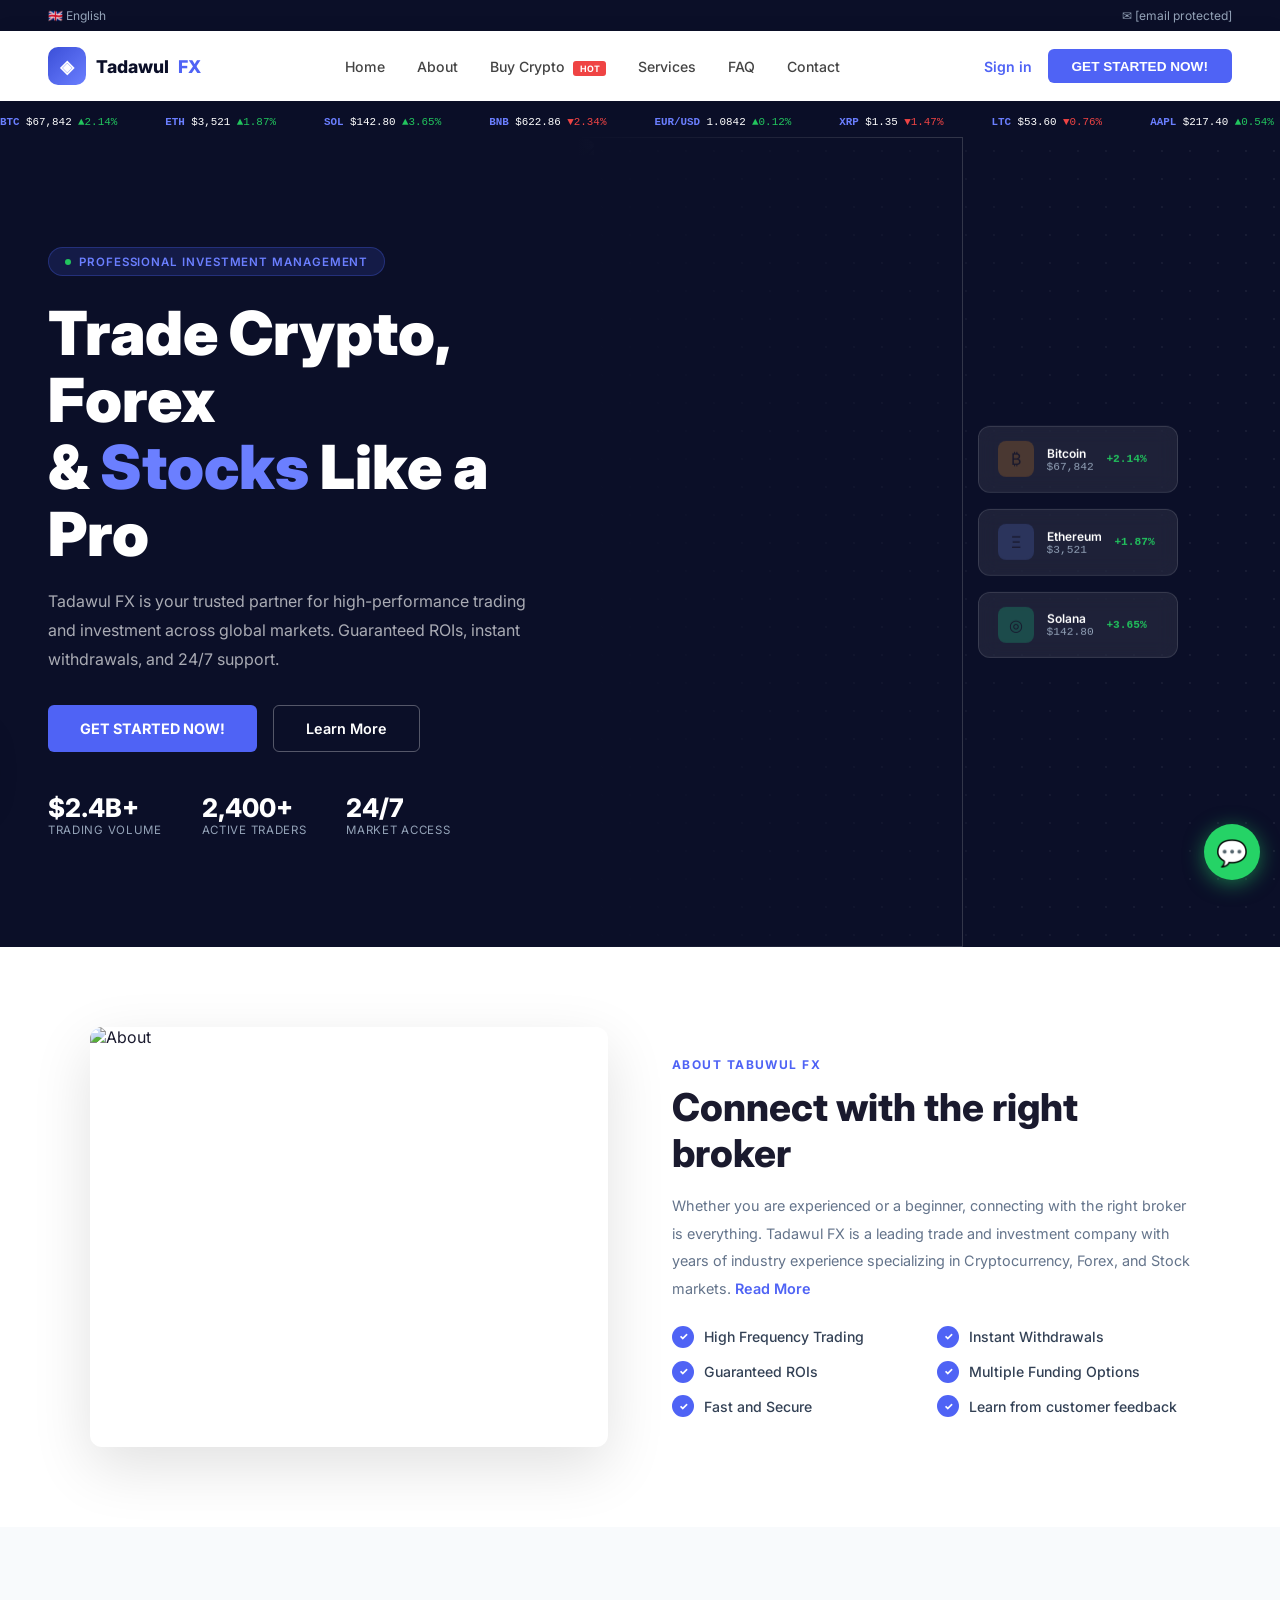
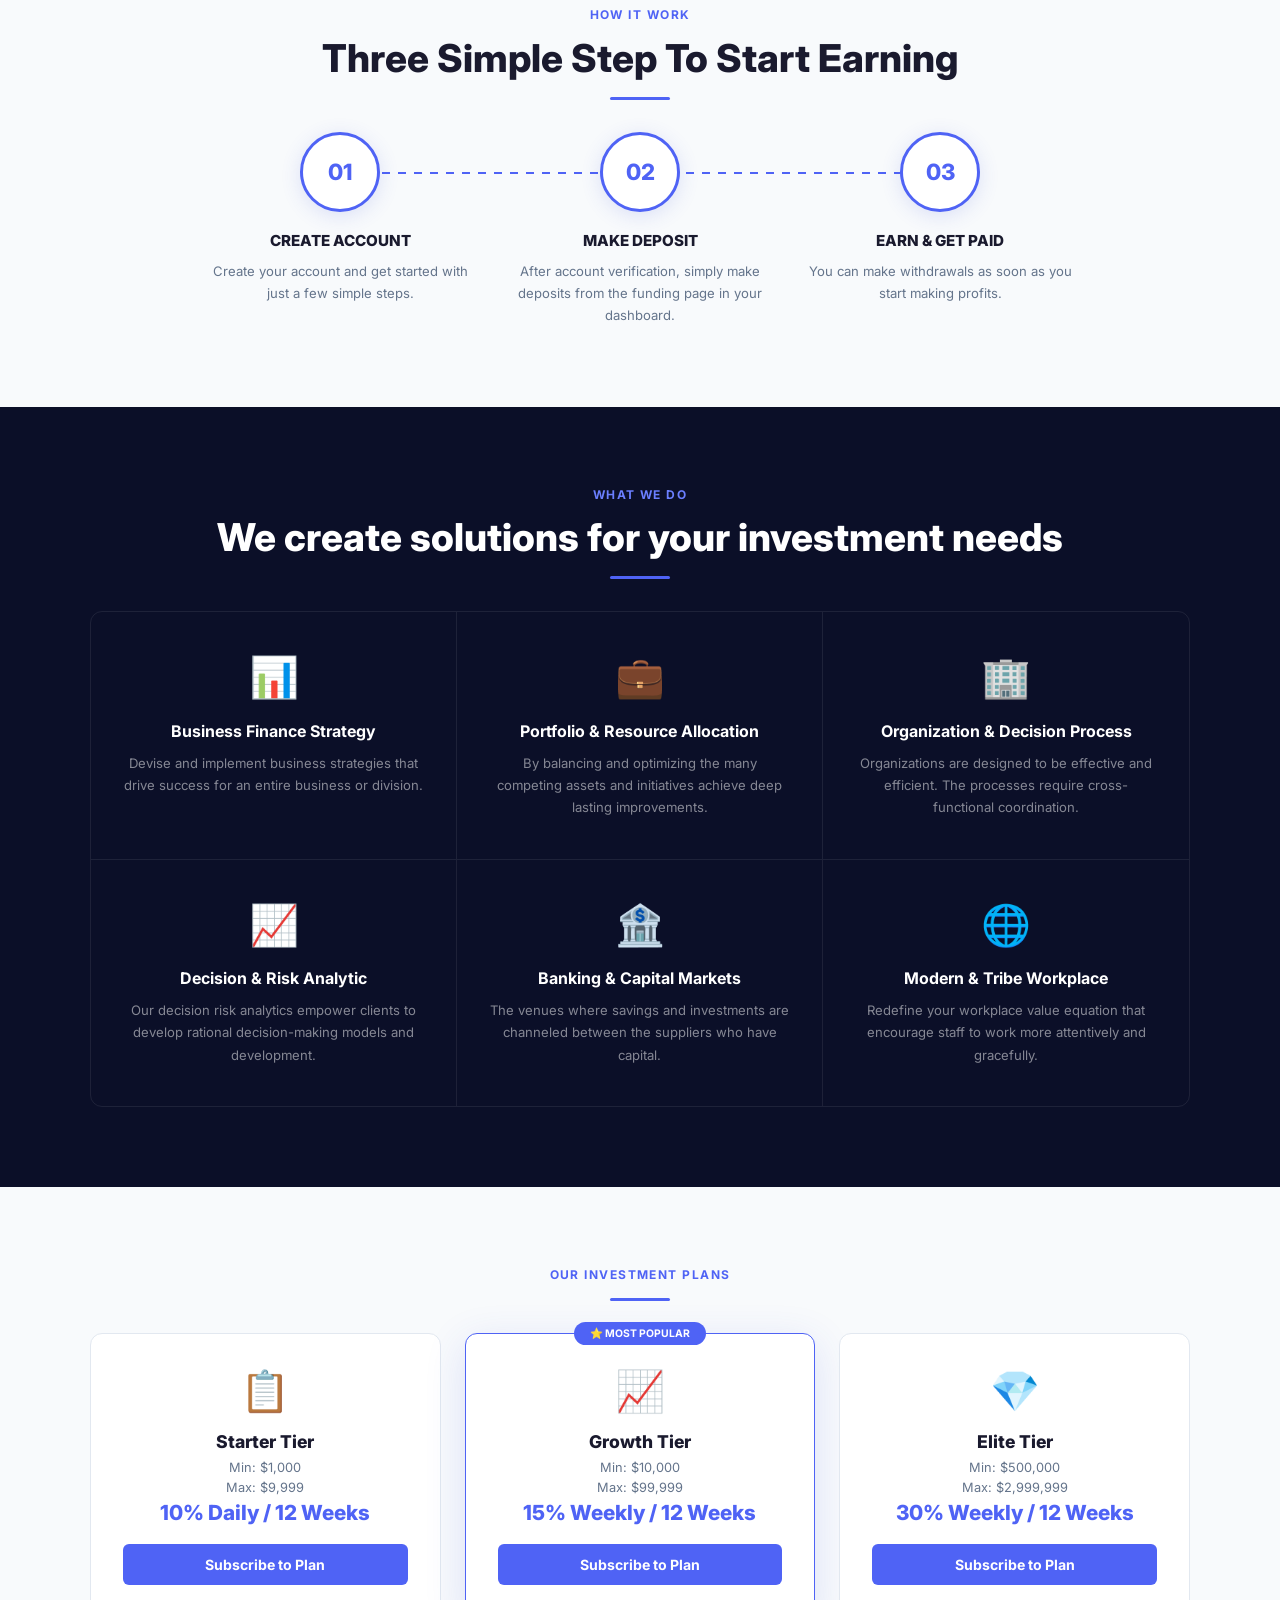
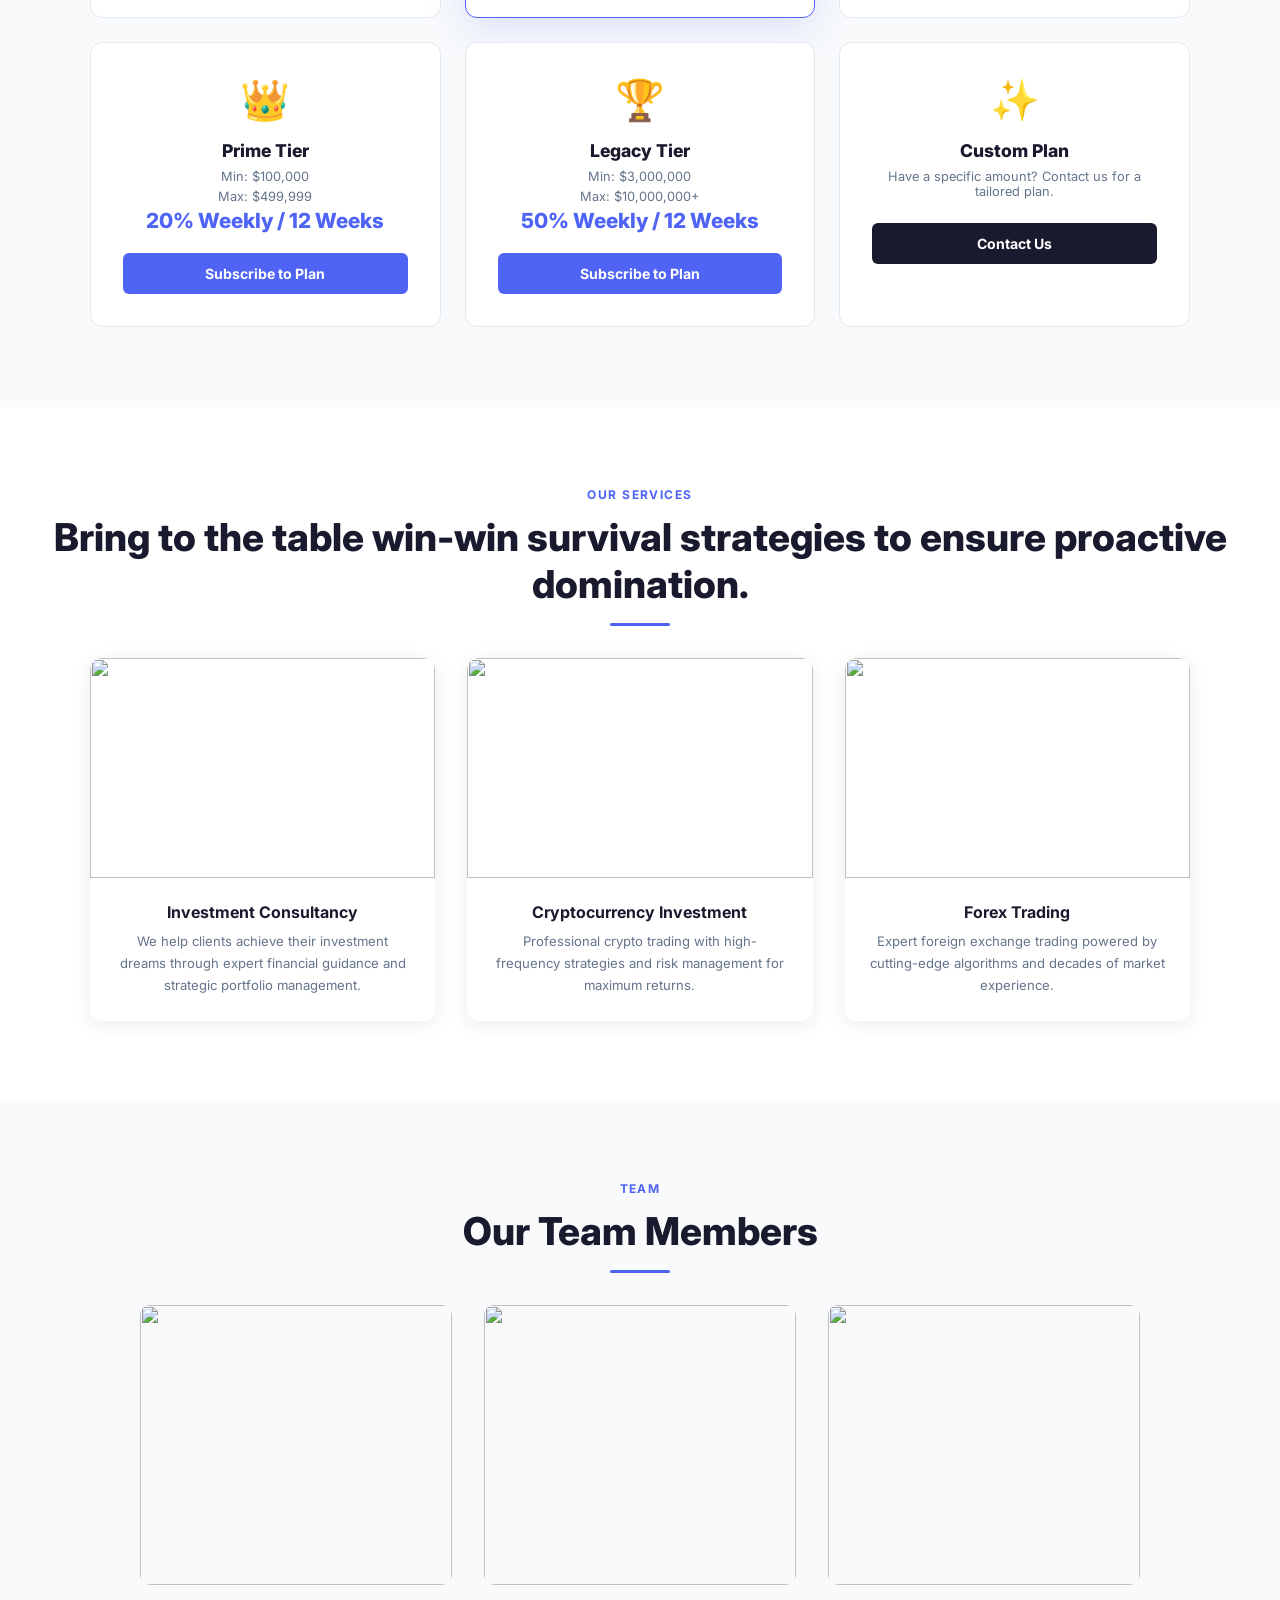
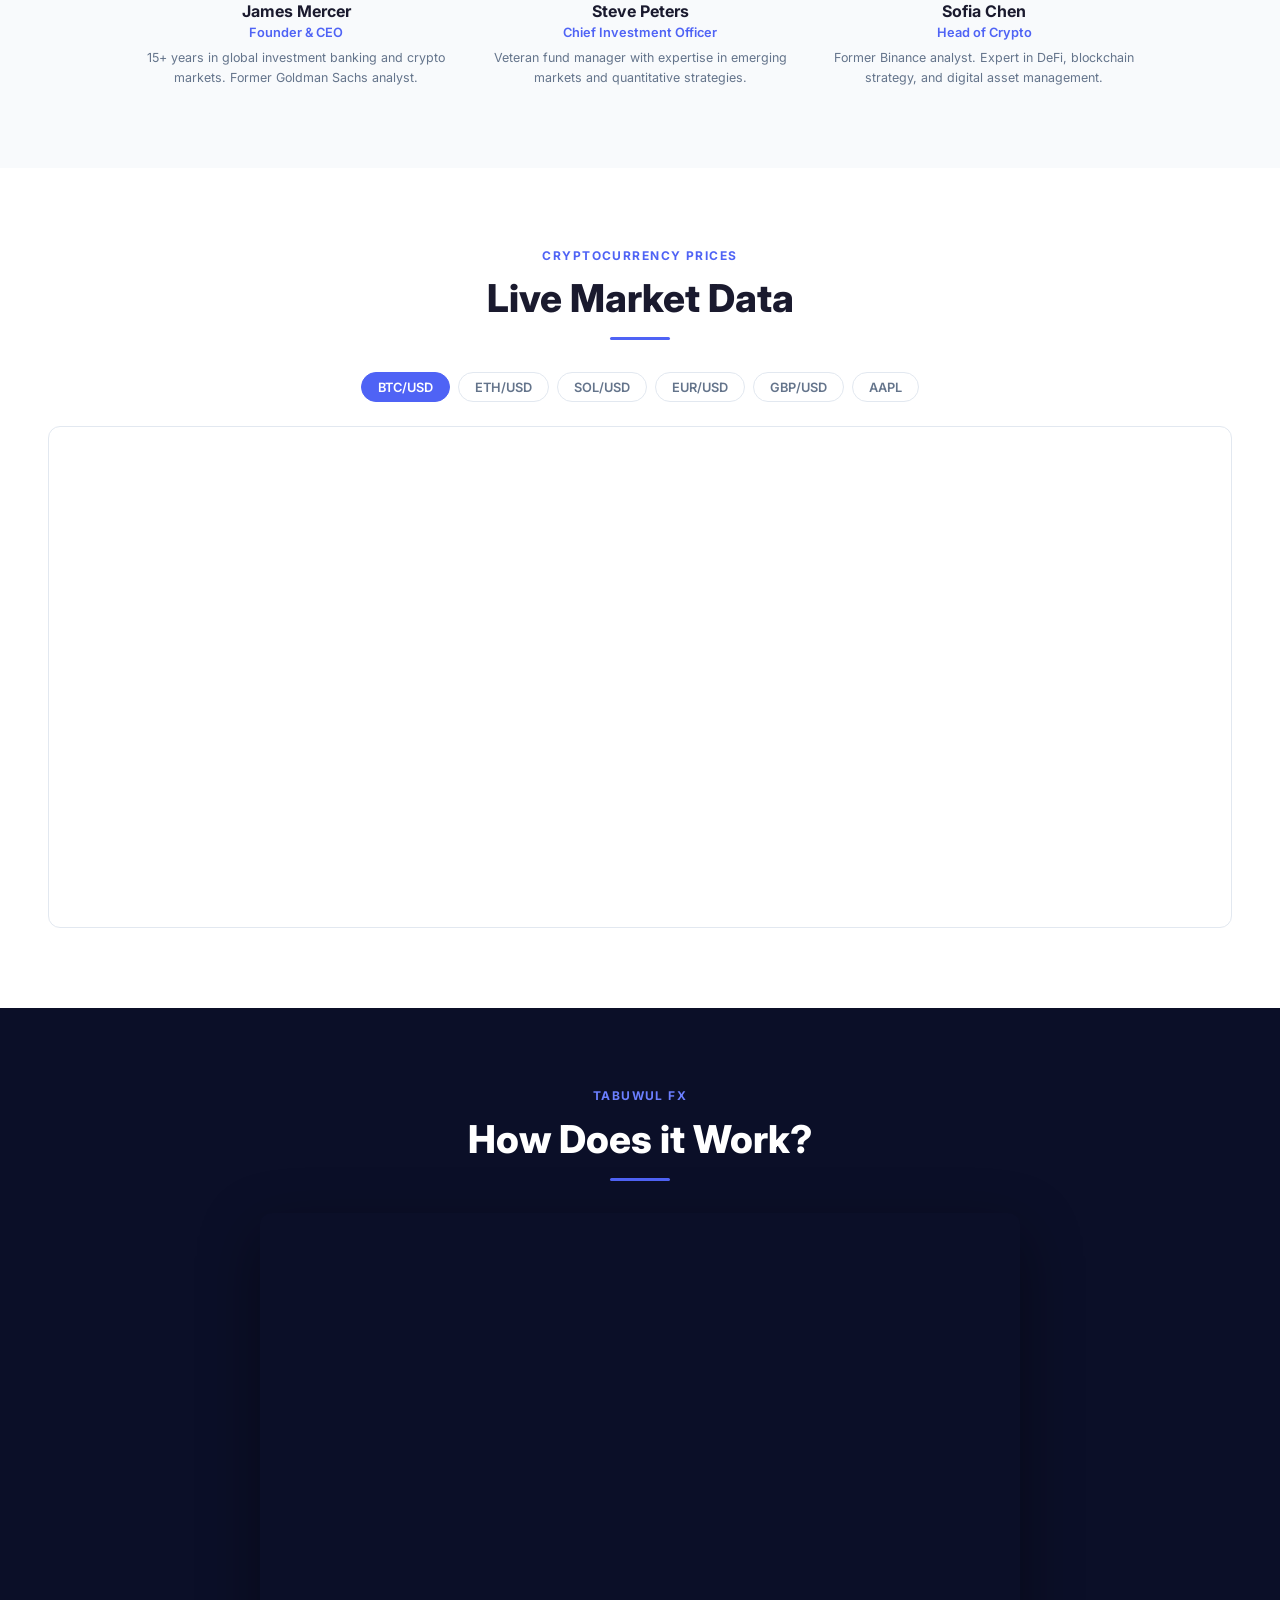
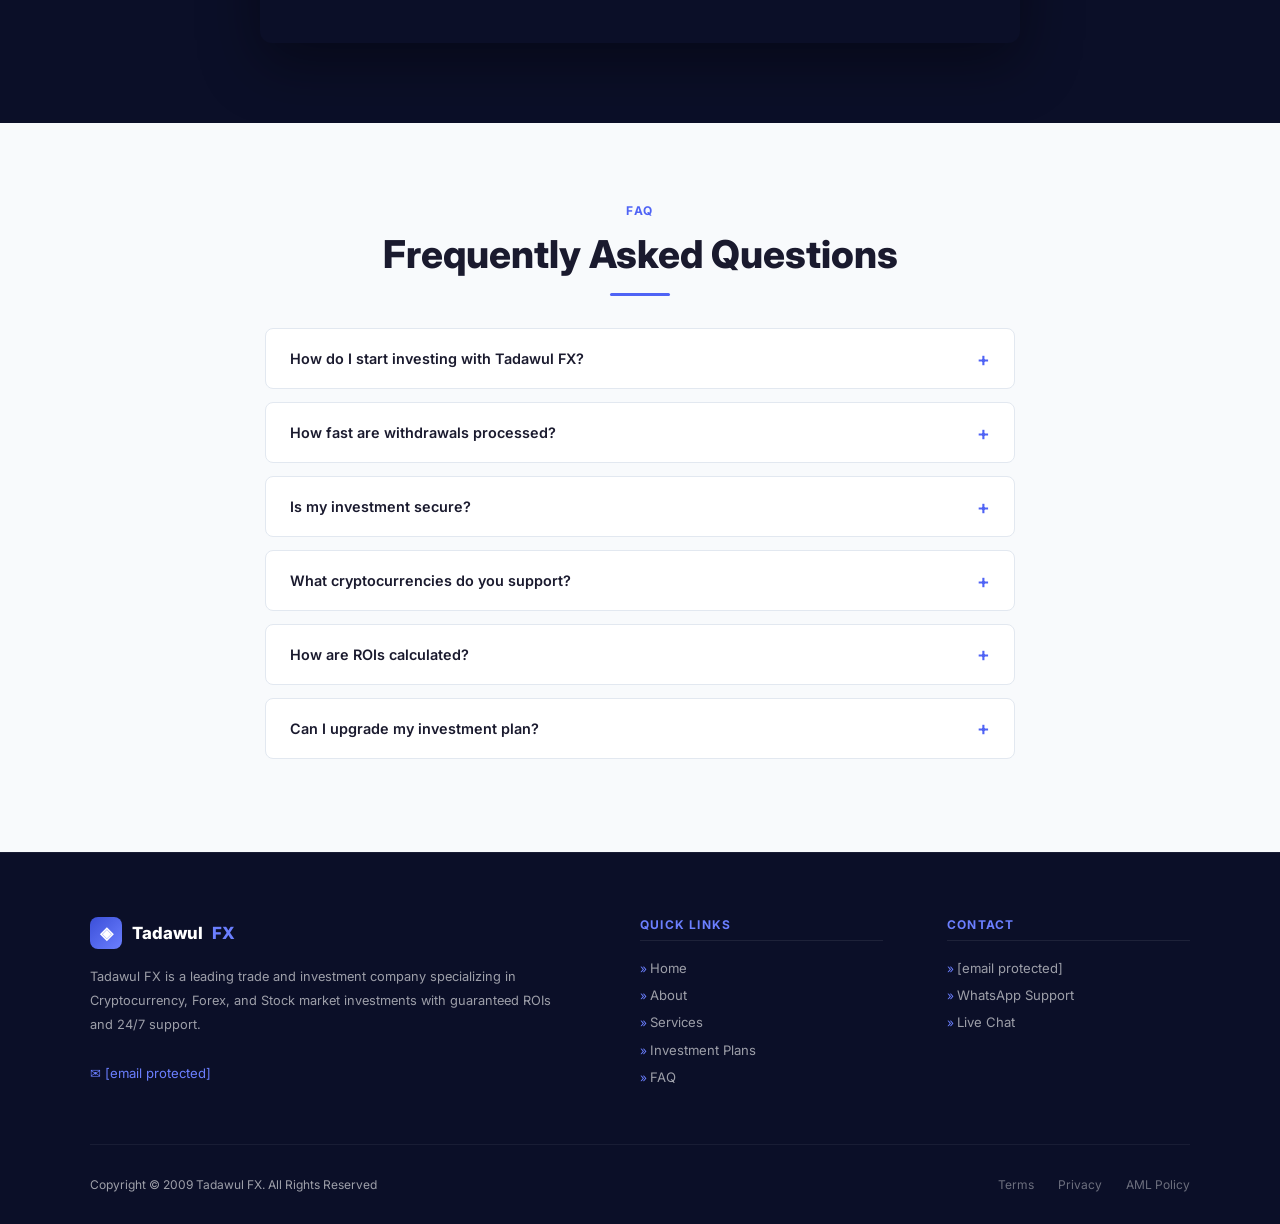
==== commit ca69822f: "Add files via upload" ====
--- a/index.html
+++ b/index.html
@@ -3,7 +3,7 @@
 <head>
 <meta charset="UTF-8">
 <meta name="viewport" content="width=device-width, initial-scale=1.0">
-<title>Tabuwul FX | Professional Investment Management</title>
+<title>Tadawul FX | Professional Investment Management</title>
 <link href="https://fonts.googleapis.com/css2?family=Inter:wght@300;400;500;600;700;800;900&family=Roboto+Mono:wght@400;500&display=swap" rel="stylesheet">
 <script src="https://cdn.jsdelivr.net/npm/@supabase/supabase-js@2"></script>
 <style>
@@ -269,12 +269,12 @@
 <div class="page active" id="homePage">
 <div class="topbar">
   <div>🇬🇧 English</div>
-  <a href="mailto:support@tabuwulfx.com">✉ support@tabuwulfx.com</a>
+  <a href="/cdn-cgi/l/email-protection#50232520203f2224102431322527253c36287e333f3d">✉ <span class="__cf_email__" data-cfemail="a3d0d6d3d3ccd1d7e3d7c2c1d6d4d6cfc5db8dc0ccce">[email&#160;protected]</span></a>
 </div>
 <nav>
   <div class="nav-logo" onclick="showPage('home')">
     <div class="nav-logo-icon">◈</div>
-    Tabuwul <span>FX</span>
+    Tadawul <span>FX</span>
   </div>
   <ul class="nav-links">
     <li><a href="#" onclick="showPage('home')">Home</a></li>
@@ -326,7 +326,7 @@
   <div class="hero-content">
     <div class="hero-badge">Professional Investment Management</div>
     <h1>Trade Crypto, Forex<br>& <span class="hl">Stocks</span> Like a Pro</h1>
-    <p class="hero-sub">Tabuwul FX is your trusted partner for high-performance trading and investment across global markets. Guaranteed ROIs, instant withdrawals, and 24/7 support.</p>
+    <p class="hero-sub">Tadawul FX is your trusted partner for high-performance trading and investment across global markets. Guaranteed ROIs, instant withdrawals, and 24/7 support.</p>
     <div class="hero-btns">
       <button class="btn-p" onclick="openModal('signup')">GET STARTED NOW!</button>
       <button class="btn-o" onclick="document.getElementById('about').scrollIntoView({behavior:'smooth'})">Learn More</button>
@@ -351,7 +351,7 @@
     <div>
       <div class="s-eye">ABOUT TABUWUL FX</div>
       <h2 class="s-title">Connect with the right broker</h2>
-      <p style="font-size:.9rem;color:#64748b;line-height:1.9;margin-bottom:1.2rem">Whether you are experienced or a beginner, connecting with the right broker is everything. Tabuwul FX is a leading trade and investment company with years of industry experience specializing in Cryptocurrency, Forex, and Stock markets. <a href="#" style="color:var(--blue2);font-weight:600">Read More</a></p>
+      <p style="font-size:.9rem;color:#64748b;line-height:1.9;margin-bottom:1.2rem">Whether you are experienced or a beginner, connecting with the right broker is everything. Tadawul FX is a leading trade and investment company with years of industry experience specializing in Cryptocurrency, Forex, and Stock markets. <a href="#" style="color:var(--blue2);font-weight:600">Read More</a></p>
       <div class="about-checks">
         <div class="ck">High Frequency Trading</div><div class="ck">Instant Withdrawals</div>
         <div class="ck">Guaranteed ROIs</div><div class="ck">Multiple Funding Options</div>
@@ -460,8 +460,8 @@
   <h2 class="s-title">Frequently Asked Questions</h2>
   <div class="divider"></div>
   <div class="faq-wrap">
-    <div class="faq-item"><div class="faq-q" onclick="toggleFaq(this)">How do I start investing with Tabuwul FX?<span class="faq-icon">+</span></div><div class="faq-a">Simply create a free account, choose your investment plan, and make your first deposit. Minimum investment starts from $1,000 for our Starter Tier plan.</div></div>
-    <div class="faq-item"><div class="faq-q" onclick="toggleFaq(this)">How fast are withdrawals processed?<span class="faq-icon">+</span></div><div class="faq-a">Tabuwul FX processes withdrawals within 24 hours. Funds are sent directly to your wallet or bank account.</div></div>
+    <div class="faq-item"><div class="faq-q" onclick="toggleFaq(this)">How do I start investing with Tadawul FX?<span class="faq-icon">+</span></div><div class="faq-a">Simply create a free account, choose your investment plan, and make your first deposit. Minimum investment starts from $1,000 for our Starter Tier plan.</div></div>
+    <div class="faq-item"><div class="faq-q" onclick="toggleFaq(this)">How fast are withdrawals processed?<span class="faq-icon">+</span></div><div class="faq-a">Tadawul FX processes withdrawals within 24 hours. Funds are sent directly to your wallet or bank account.</div></div>
     <div class="faq-item"><div class="faq-q" onclick="toggleFaq(this)">Is my investment secure?<span class="faq-icon">+</span></div><div class="faq-a">Yes. We use bank-grade SSL encryption, cold storage for crypto assets, and strict KYC/AML compliance.</div></div>
     <div class="faq-item"><div class="faq-q" onclick="toggleFaq(this)">What cryptocurrencies do you support?<span class="faq-icon">+</span></div><div class="faq-a">We support Bitcoin (BTC), Ethereum (ETH), Solana (SOL), USDT, BNB, and many more.</div></div>
     <div class="faq-item"><div class="faq-q" onclick="toggleFaq(this)">How are ROIs calculated?<span class="faq-icon">+</span></div><div class="faq-a">ROIs are calculated based on your chosen investment tier and credited to your account daily or weekly depending on your plan.</div></div>
@@ -473,15 +473,15 @@
 <footer id="contact">
   <div class="footer-grid">
     <div>
-      <div class="footer-brand"><div style="width:32px;height:32px;background:linear-gradient(135deg,var(--blue),var(--blue3));border-radius:8px;display:flex;align-items:center;justify-content:center">◈</div>Tabuwul <span style="color:var(--blue3)">FX</span></div>
-      <p class="footer-desc">Tabuwul FX is a leading trade and investment company specializing in Cryptocurrency, Forex, and Stock market investments with guaranteed ROIs and 24/7 support.</p>
-      <a href="mailto:support@tabuwulfx.com" style="color:var(--blue3);font-size:.82rem">✉ support@tabuwulfx.com</a>
+      <div class="footer-brand"><div style="width:32px;height:32px;background:linear-gradient(135deg,var(--blue),var(--blue3));border-radius:8px;display:flex;align-items:center;justify-content:center">◈</div>Tadawul <span style="color:var(--blue3)">FX</span></div>
+      <p class="footer-desc">Tadawul FX is a leading trade and investment company specializing in Cryptocurrency, Forex, and Stock market investments with guaranteed ROIs and 24/7 support.</p>
+      <a href="/cdn-cgi/l/email-protection#7f0c0a0f0f100d0b3f0b1e1d0a080a131907511c1012" style="color:var(--blue3);font-size:.82rem">✉ <span class="__cf_email__" data-cfemail="b3c0c6c3c3dcc1c7f3c7d2d1c6c4c6dfd5cb9dd0dcde">[email&#160;protected]</span></a>
     </div>
     <div class="footer-col"><h4>Quick Links</h4><ul><li><a href="#">Home</a></li><li><a href="#about">About</a></li><li><a href="#services">Services</a></li><li><a href="#plans">Investment Plans</a></li><li><a href="#faq">FAQ</a></li></ul></div>
-    <div class="footer-col"><h4>Contact</h4><ul><li><a href="mailto:support@tabuwulfx.com">support@tabuwulfx.com</a></li><li><a href="#">WhatsApp Support</a></li><li><a href="#">Live Chat</a></li></ul></div>
+    <div class="footer-col"><h4>Contact</h4><ul><li><a href="/cdn-cgi/l/email-protection#9deee8ededf2efe9dde9fcffe8eae8f1fbe5b3fef2f0"><span class="__cf_email__" data-cfemail="24575154544b56506450454651535148425c0a474b49">[email&#160;protected]</span></a></li><li><a href="#">WhatsApp Support</a></li><li><a href="#">Live Chat</a></li></ul></div>
   </div>
   <div class="footer-bottom">
-    <div>Copyright © 2009 Tabuwul FX. All Rights Reserved</div>
+    <div>Copyright © 2009 Tadawul FX. All Rights Reserved</div>
     <div class="footer-links"><a href="#">Terms</a><a href="#">Privacy</a><a href="#">AML Policy</a></div>
   </div>
 </footer>
@@ -492,7 +492,7 @@
 <nav class="dash-nav">
   <div class="dash-logo" onclick="showPage('home')">
     <div style="width:30px;height:30px;background:linear-gradient(135deg,var(--blue),var(--blue3));border-radius:7px;display:flex;align-items:center;justify-content:center;color:#fff;font-size:.8rem">◈</div>
-    Tabuwul <span style="color:var(--blue2)">FX</span>
+    Tadawul <span style="color:var(--blue2)">FX</span>
   </div>
   <div class="dash-links">
     <button class="dash-link active" id="dn-dashboard" onclick="switchTab('dashboard')">Dashboard</button>
@@ -573,7 +573,7 @@
         <div class="acc-row"><span>Total Withdrawn</span><span id="accWith">$0.00</span></div>
       </div>
       <div style="margin-top:1rem;background:#eff6ff;border:1px solid #bfdbfe;border-radius:8px;padding:1rem;font-size:.8rem;color:#1d4ed8">
-        📞 For support: <strong>support@tabuwulfx.com</strong>
+        📞 For support: <strong><a href="/cdn-cgi/l/email-protection" class="__cf_email__" data-cfemail="d9aaaca9a9b6abad99adb8bbacaeacb5bfa1f7bab6b4">[email&#160;protected]</a></strong>
       </div>
     </div>
   </div>
@@ -645,14 +645,14 @@
   <div>
     <div id="notifName" style="font-size:.78rem;font-weight:700;color:#1a1a2e"></div>
     <div id="notifAmt" style="font-size:.72rem;color:var(--green);font-weight:600"></div>
-    <div class="notif-brand">on Tabuwul FX</div>
+    <div class="notif-brand">on Tadawul FX</div>
   </div>
 </div>
 
 <!-- WHATSAPP -->
 <a id="wa-btn" href="https://wa.me/1234567890" target="_blank">💬</a>
 
-<script>
+<script data-cfasync="false" src="/cdn-cgi/scripts/5c5dd728/cloudflare-static/email-decode.min.js"></script><script>
 const SUPA_URL='https://bdupvzakyaktqrosfgbt.supabase.co';
 const SUPA_KEY='eyJhbGciOiJIUzI1NiIsInR5cCI6IkpXVCJ9.eyJpc3MiOiJzdXBhYmFzZSIsInJlZiI6ImJkdXB2emFreWFrdHFyb3NmZ2J0Iiwicm9sZSI6ImFub24iLCJpYXQiOjE3NzIzNzYwODYsImV4cCI6MjA4Nzk1MjA4Nn0.1grxshmdkY2TaF-rCrS8RW-3ugy7Fiw0_MKoZei2rt8';
 const sb=supabase.createClient(SUPA_URL,SUPA_KEY);
@@ -868,27 +868,4 @@
   const e=EARNERS[ei%EARNERS.length];ei++;
   document.getElementById('notifName').textContent=e.n+' from '+e.c;
   document.getElementById('notifAmt').textContent='just earned '+e.a;
-  n.style.transform='translateX(0)';
-  setTimeout(()=>{n.style.transform='translateX(-120%)';},4500);
-}
-
-// ── INIT
-async function init(){
-  try{
-    const {data:{session}}=await sb.auth.getSession();
-    if(session?.user){
-      curUser=session.user;updateNav(curUser);
-      if(sessionStorage.getItem('tabuwul_page')==='dash'){showPage('dash');return;}
-    }
-  }catch(e){}
-  showPage('home');
-  setTimeout(()=>{loadTV('tv_home','BITSTAMP:BTCUSD',500);},1000);
-}
-
-if(document.readyState==='loading'){document.addEventListener('DOMContentLoaded',init);}
-else{init();}
-setTimeout(showNotif,3000);
-setInterval(showNotif,8000);
-</script>
-</body>
-</html>
+  n.st
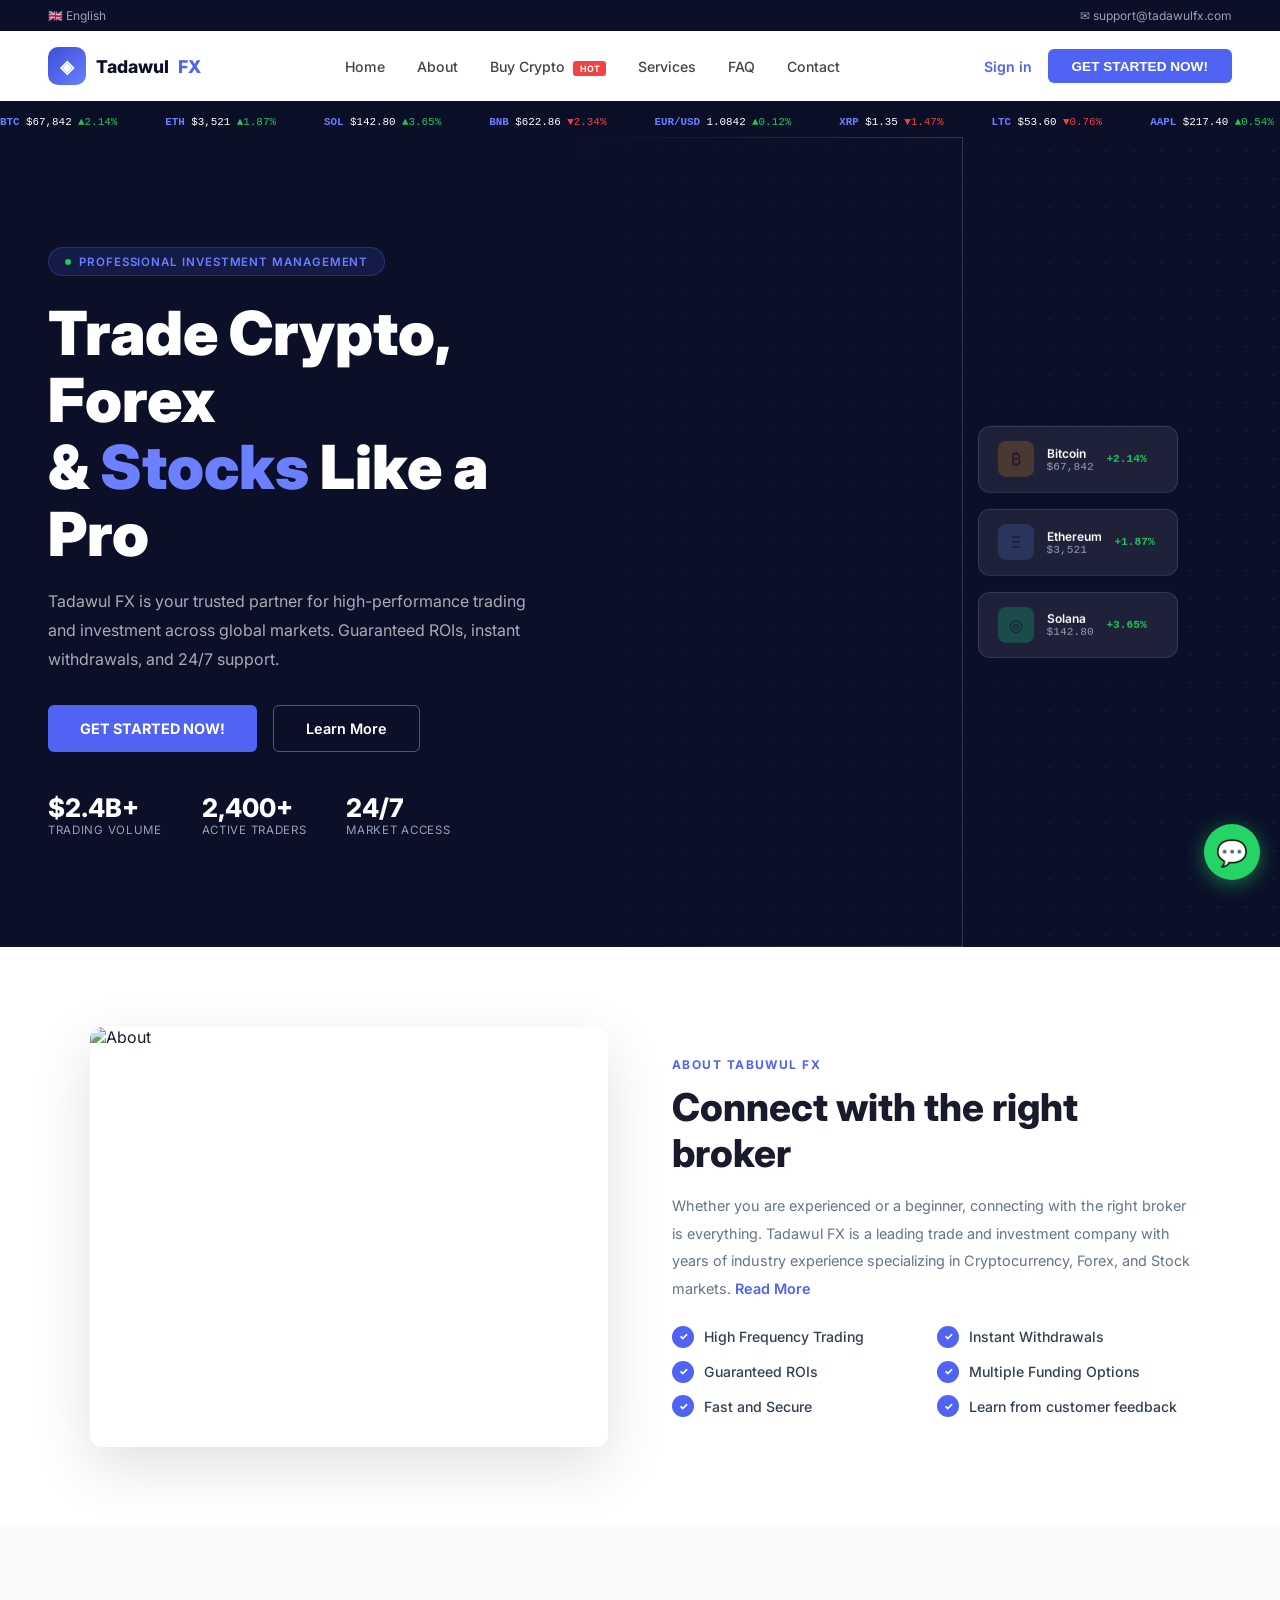
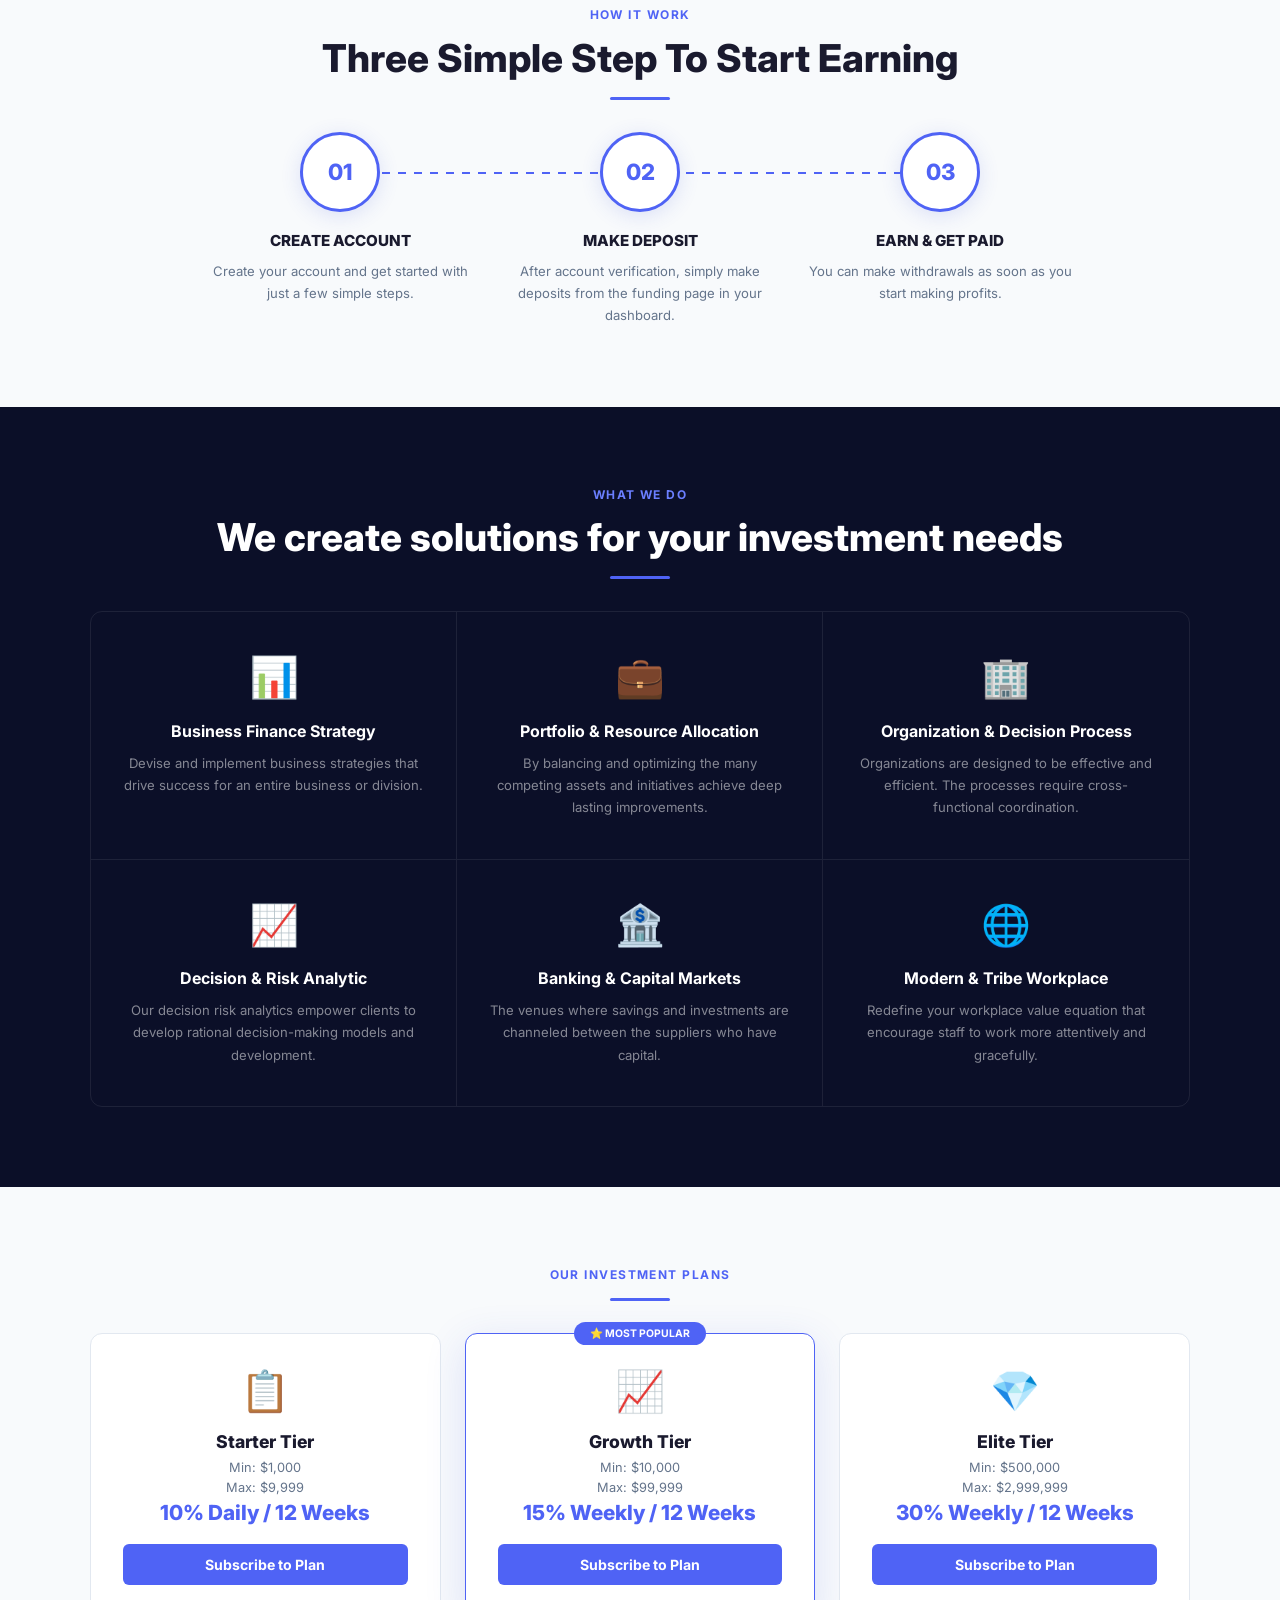
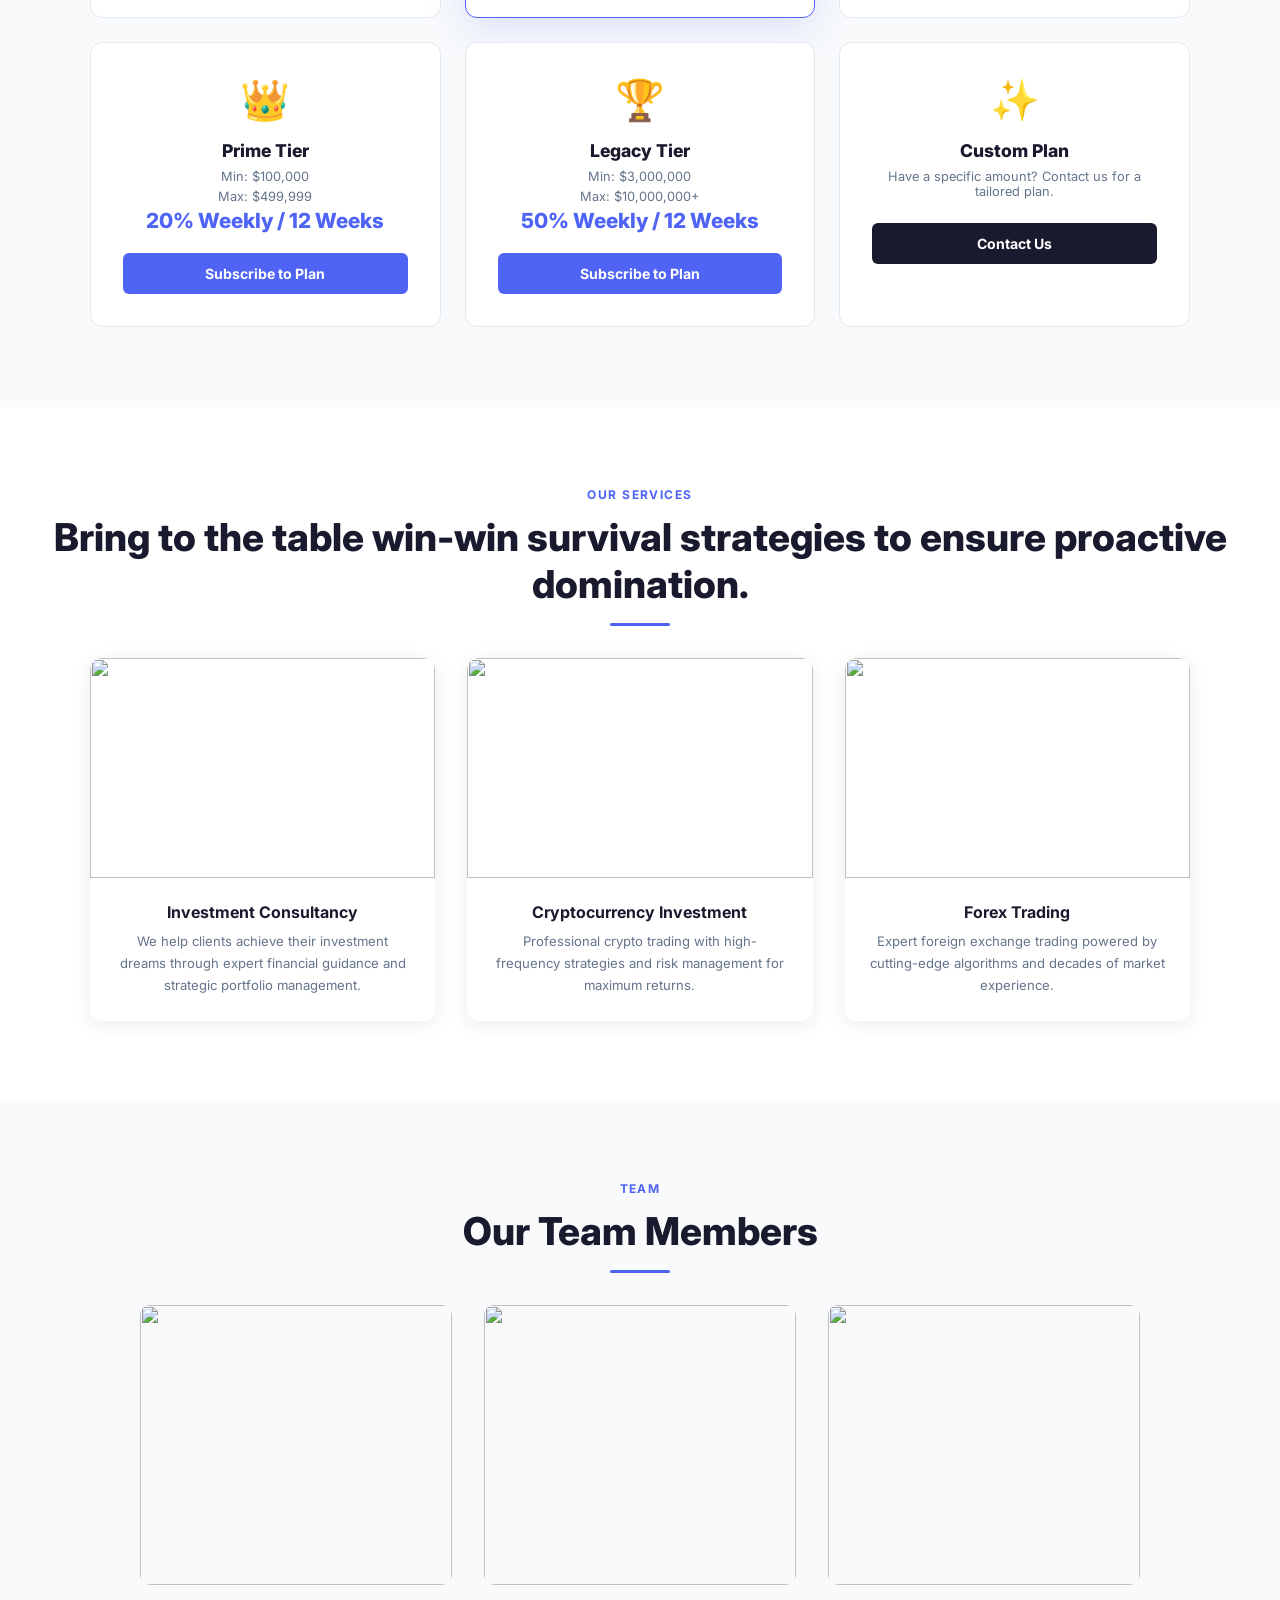
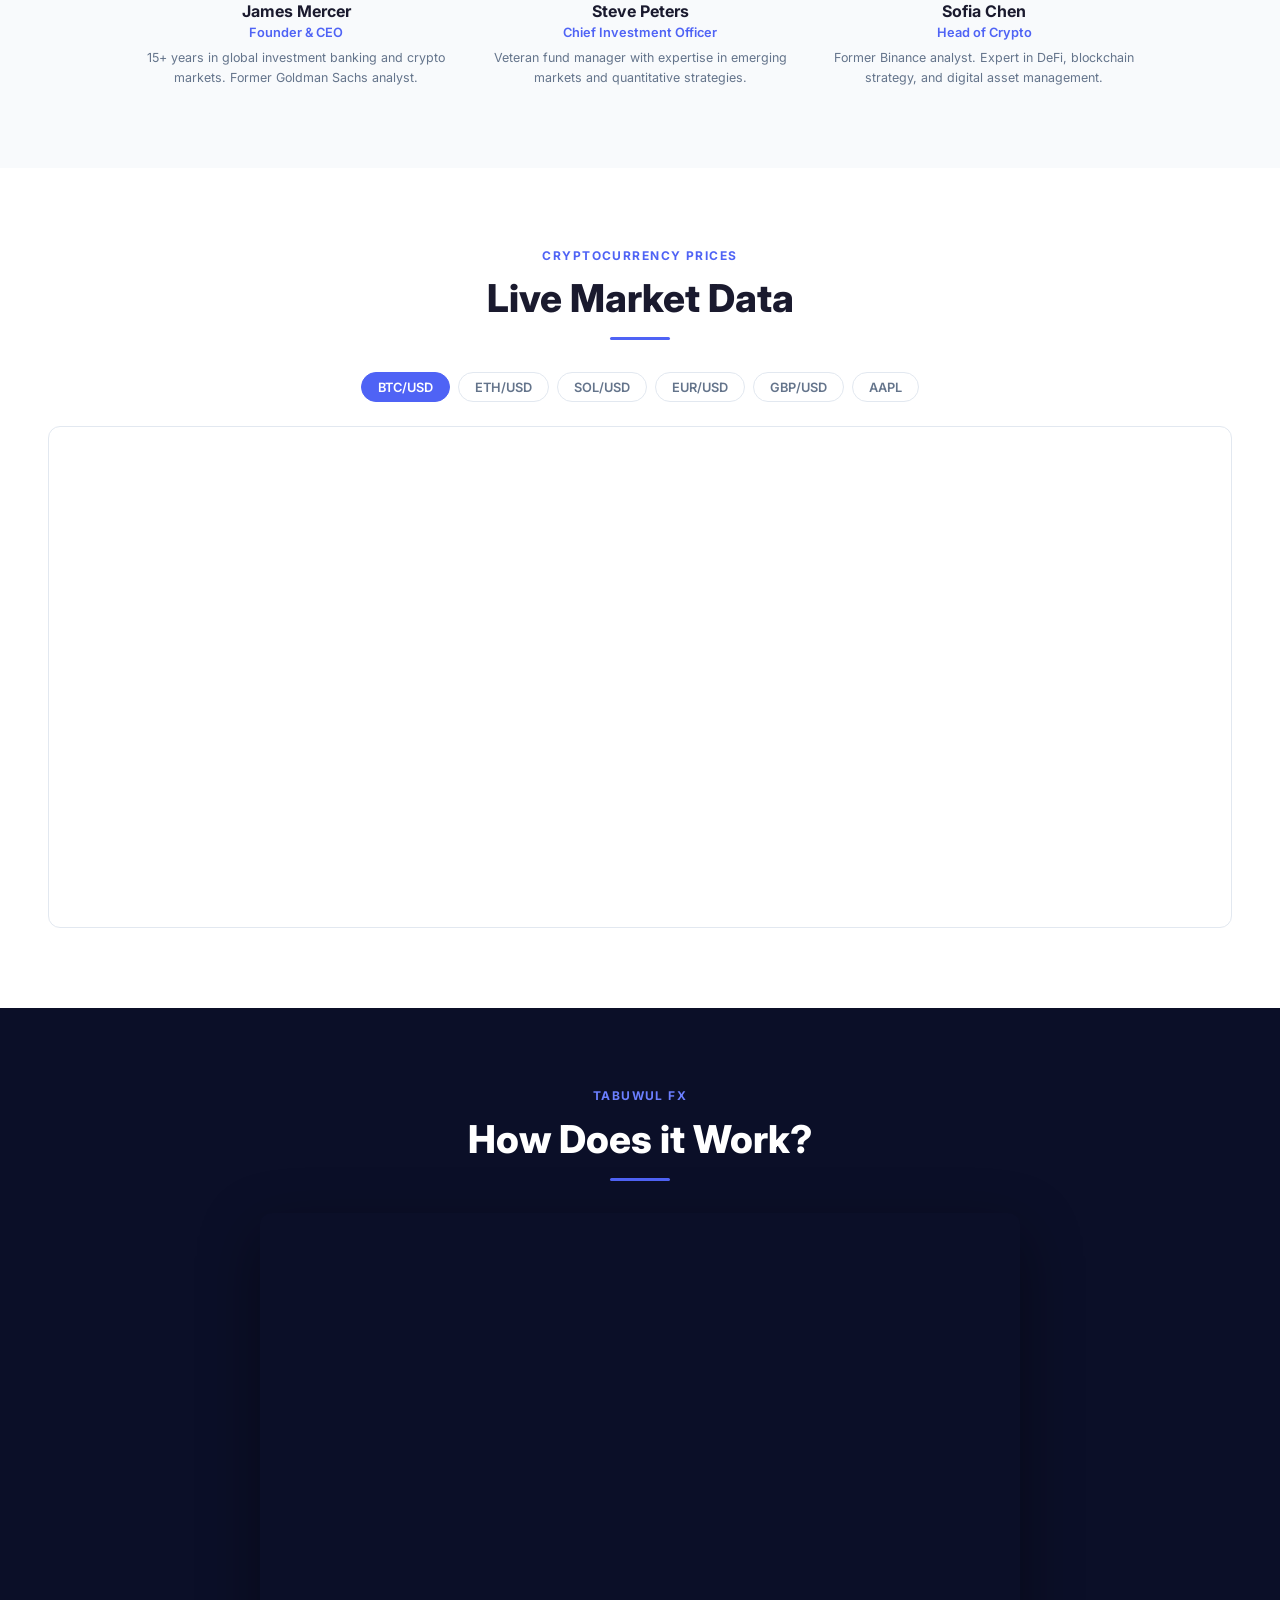
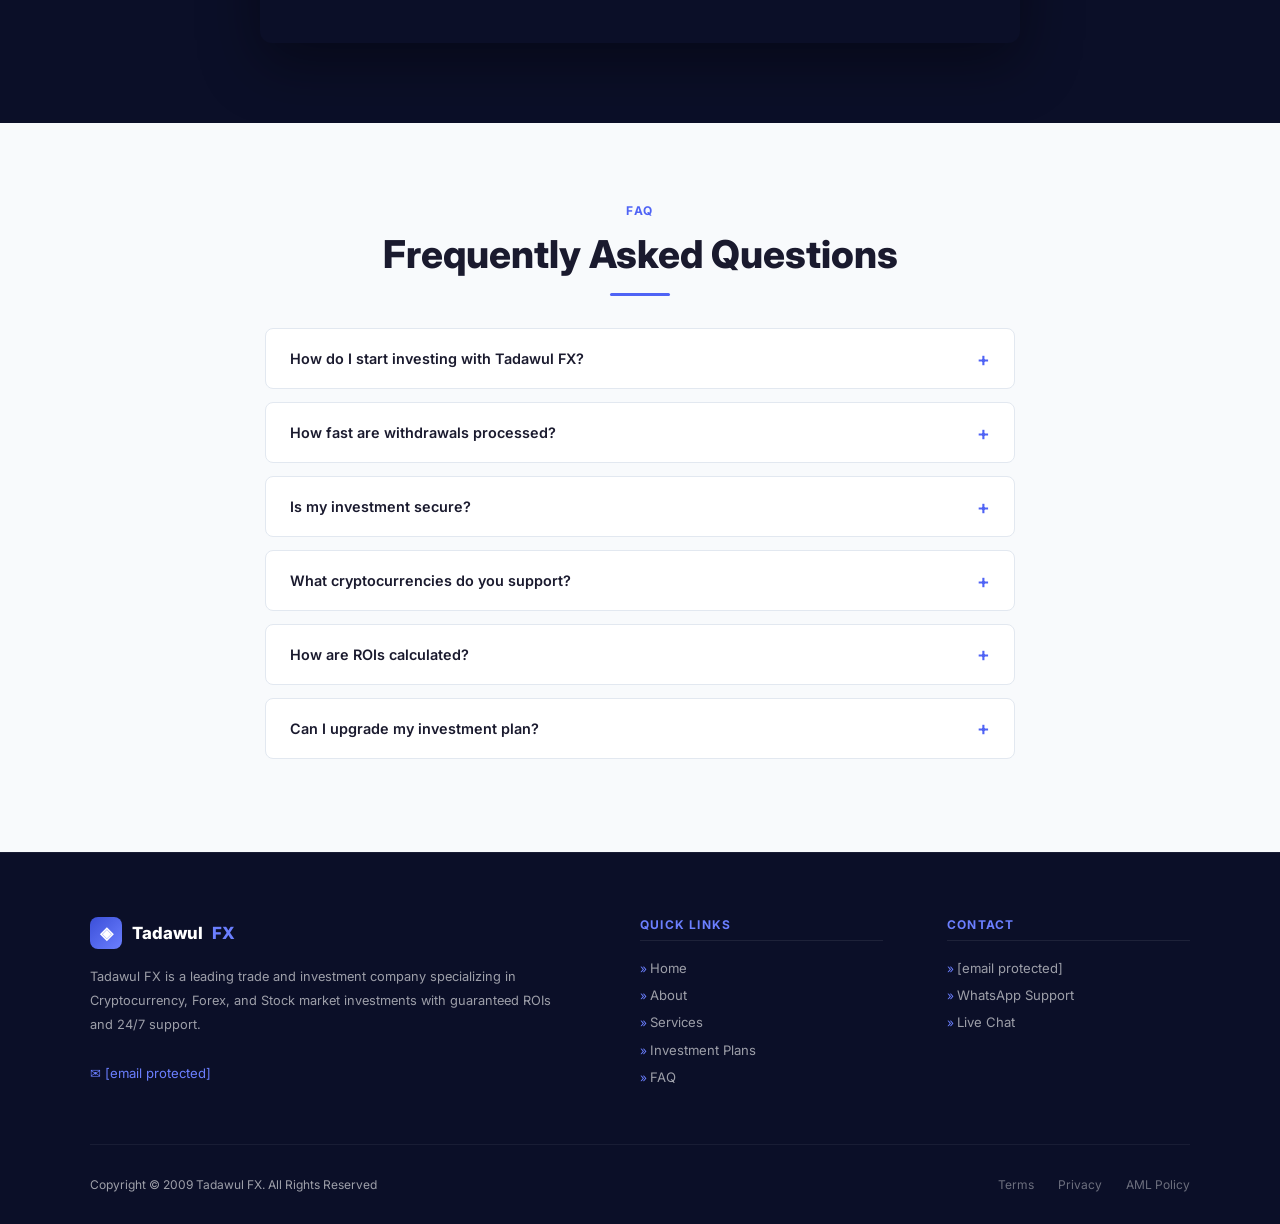
==== commit fe291114: "Add files via upload" ====
--- a/index.html
+++ b/index.html
@@ -262,6 +262,25 @@
   .topbar{display:none}
 }
 </style>
+<script>
+function openModal(t){
+  var m=document.getElementById('authModal');
+  if(!m){setTimeout(function(){openModal(t);},100);return;}
+  m.classList.add('open');
+  var isS=t==='signup';
+  document.getElementById('tabLogin').classList.toggle('active',!isS);
+  document.getElementById('tabSignup').classList.toggle('active',isS);
+  document.getElementById('nameGrp').style.display=isS?'block':'none';
+  document.getElementById('mTitle').textContent=isS?'Create Account':'Welcome Back';
+  document.getElementById('mSub').textContent=isS?'Join 2,400+ traders today':'Sign in to your account';
+  document.getElementById('authBtn').textContent=isS?'Create Account':'Sign In';
+  document.getElementById('authErr').style.display='none';
+}
+function closeModal(){
+  var m=document.getElementById('authModal');
+  if(m)m.classList.remove('open');
+}
+</script>
 </head>
 <body>
 
@@ -269,7 +288,7 @@
 <div class="page active" id="homePage">
 <div class="topbar">
   <div>🇬🇧 English</div>
-  <a href="/cdn-cgi/l/email-protection#50232520203f2224102431322527253c36287e333f3d">✉ <span class="__cf_email__" data-cfemail="a3d0d6d3d3ccd1d7e3d7c2c1d6d4d6cfc5db8dc0ccce">[email&#160;protected]</span></a>
+  <a href="mailto:support@tadawulfx.com">✉ support@tadawulfx.com</a>
 </div>
 <nav>
   <div class="nav-logo" onclick="showPage('home')">
@@ -652,7 +671,7 @@
 <!-- WHATSAPP -->
 <a id="wa-btn" href="https://wa.me/1234567890" target="_blank">💬</a>
 
-<script data-cfasync="false" src="/cdn-cgi/scripts/5c5dd728/cloudflare-static/email-decode.min.js"></script><script>
+<script>
 const SUPA_URL='https://bdupvzakyaktqrosfgbt.supabase.co';
 const SUPA_KEY='eyJhbGciOiJIUzI1NiIsInR5cCI6IkpXVCJ9.eyJpc3MiOiJzdXBhYmFzZSIsInJlZiI6ImJkdXB2emFreWFrdHFyb3NmZ2J0Iiwicm9sZSI6ImFub24iLCJpYXQiOjE3NzIzNzYwODYsImV4cCI6MjA4Nzk1MjA4Nn0.1grxshmdkY2TaF-rCrS8RW-3ugy7Fiw0_MKoZei2rt8';
 const sb=supabase.createClient(SUPA_URL,SUPA_KEY);
@@ -868,4 +887,31 @@
   const e=EARNERS[ei%EARNERS.length];ei++;
   document.getElementById('notifName').textContent=e.n+' from '+e.c;
   document.getElementById('notifAmt').textContent='just earned '+e.a;
-  n.st+  n.style.transform='translateX(0)';
+  setTimeout(()=>{n.style.transform='translateX(-120%)';},5000);
+}
+setInterval(showNotif,8000);
+setTimeout(showNotif,3000);
+
+// ── INIT
+window.addEventListener('DOMContentLoaded',async()=>{
+  const {data:{session}}=await sb.auth.getSession();
+  if(session?.user){
+    curUser=session.user;
+    updateNav(curUser);
+    const saved=sessionStorage.getItem('tabuwul_page');
+    if(saved==='dash'){showPage('dash');}
+  }
+  sb.auth.onAuthStateChange((event,session)=>{
+    if(event==='SIGNED_IN'&&session?.user){
+      curUser=session.user;updateNav(curUser);
+    } else if(event==='SIGNED_OUT'){
+      curUser=null;updateNav(null);
+    }
+  });
+  // Load home chart
+  setTimeout(()=>loadTV('tv_home','BITSTAMP:BTCUSD',500),500);
+});
+</script>
+</body>
+</html>
